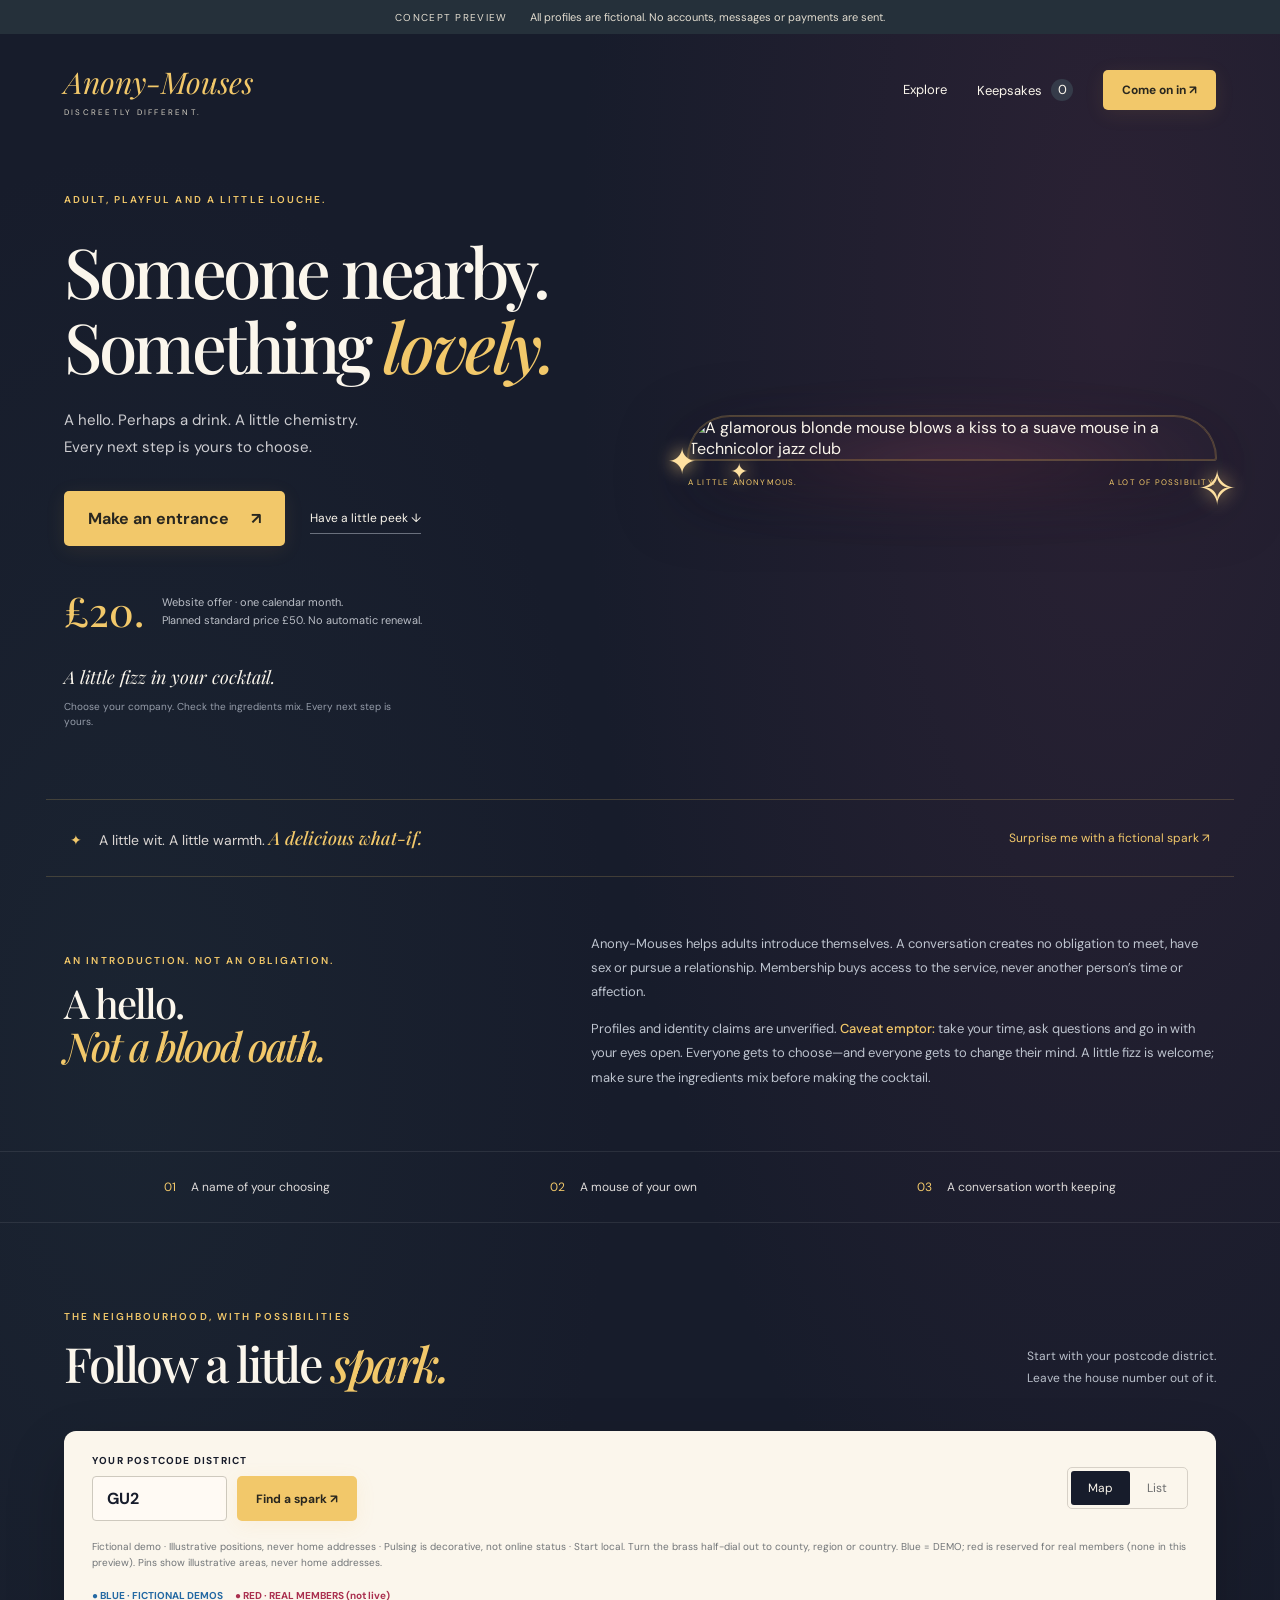
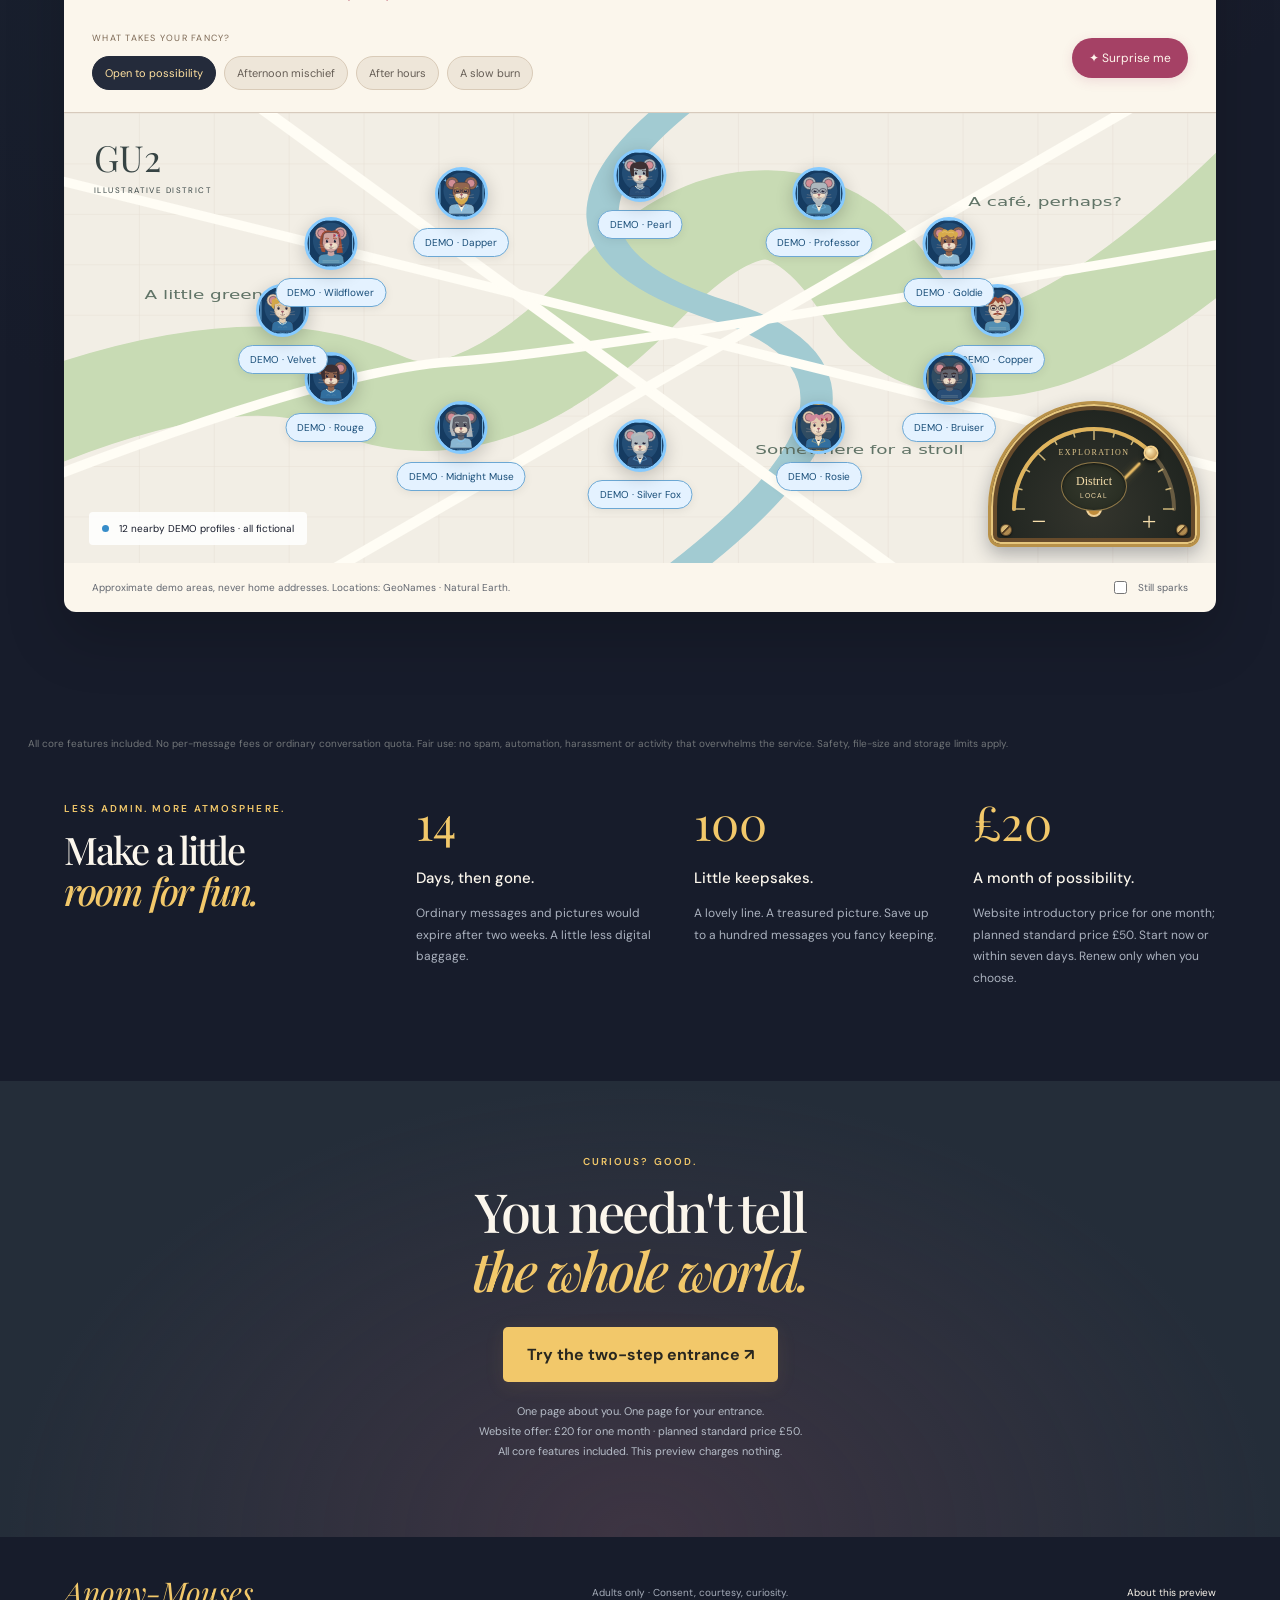
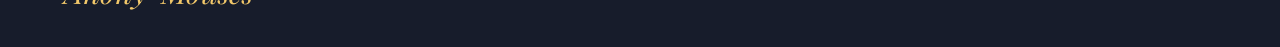
==== index.html @ 13f3a6ff "Separate blue demo and red member outfit shades and space geographic demo clusters" ====
<!doctype html>
<html lang="en"><head><meta charset="utf-8"><meta name="viewport" content="width=device-width,initial-scale=1"><meta name="theme-color" content="#171c2b"><meta name="description" content="Anony-Mouses — a playful concept for discreet adult dating. Explore the fictional postcode map and try the two-step signup demo."><title>Anony-Mouses — a little chemistry</title><link rel="stylesheet" href="style.css?v=blue-demos-10"></head>
<body>
<div class="demo-bar">CONCEPT PREVIEW <span>All profiles are fictional. No accounts, messages or payments are sent.</span></div>
<header><a class="wordmark" href="#">Anony-Mouses<span>DISCREETLY DIFFERENT.</span></a><nav aria-label="Main"><a href="#explore">Explore</a><button class="quiet" id="keepsakesButton">Keepsakes <span id="savedCount">0</span></button><button class="small gold" data-join>Come on in ↗</button></nav></header>
<main>
<section class="hero"><div class="hero-copy"><p class="eyebrow">ADULT, PLAYFUL AND A LITTLE LOUCHE.</p><h1>Someone nearby.<br>Something <em>lovely.</em></h1><p class="intro">A hello. Perhaps a drink. A little chemistry.<br>Every next step is yours to choose.</p><div class="hero-actions"><button class="gold" data-join>Make an entrance <span>↗</span></button><a class="text-link" href="#explore">Have a little peek ↓</a></div><div class="price"><strong>£20.</strong><span>Website offer · one calendar month.<br>Planned standard price £50. No automatic renewal.</span></div><p class="motto">A little fizz in your cocktail.</p><p class="small-note">Choose your company. Check the ingredients mix. Every next step is yours.</p></div><div class="hero-art"><img src="assets/anony-mouses-masthead.png" alt="A glamorous blonde mouse blows a kiss to a suave mouse in a Technicolor jazz club"><span class="kiss-spark kiss-one" aria-hidden="true">✦</span><span class="kiss-spark kiss-two" aria-hidden="true">✧</span><span class="kiss-spark kiss-three" aria-hidden="true">✦</span><div class="art-caption"><span>A LITTLE ANONYMOUS.</span><span>A LOT OF POSSIBILITY.</span></div></div></section>
<section class="intrigue" aria-label="A playful invitation"><p><span aria-hidden="true">✦</span> A little wit. A little warmth. <em>A delicious what-if.</em></p><button class="intrigue-button" id="heroSurprise">Surprise me with a fictional spark ↗</button></section>
<section class="proposition" aria-labelledby="propositionTitle"><div><p class="eyebrow">AN INTRODUCTION. NOT AN OBLIGATION.</p><h2 id="propositionTitle">A hello.<br><em>Not a blood oath.</em></h2></div><div><p>Anony-Mouses helps adults introduce themselves. A conversation creates no obligation to meet, have sex or pursue a relationship. Membership buys access to the service, never another person’s time or affection.</p><p>Profiles and identity claims are unverified. <strong>Caveat emptor:</strong> take your time, ask questions and go in with your eyes open. Everyone gets to choose—and everyone gets to change their mind. A little fizz is welcome; make sure the ingredients mix before making the cocktail.</p></div></section>
<section class="strip" aria-label="The idea"><span>01 <b>A name of your choosing</b></span><span>02 <b>A mouse of your own</b></span><span>03 <b>A conversation worth keeping</b></span></section>
<section id="explore" class="explore"><div class="section-top"><div><p class="eyebrow">THE NEIGHBOURHOOD, WITH POSSIBILITIES</p><h2>Follow a little <em>spark.</em></h2></div><p>Start with your postcode district.<br>Leave the house number out of it.</p></div><div class="map-shell"><div class="map-toolbar"><form id="searchForm"><label for="postcode">Your postcode district</label><div class="input-row"><input id="postcode" value="GU2" maxlength="4" autocomplete="off" placeholder="e.g. GU2" pattern="[A-Za-z]{1,2}[0-9]{1,2}[A-Za-z]?" required aria-describedby="mapHelp"><button class="gold small">Find a spark ↗</button></div></form><div class="map-switch"><button class="active" id="mapView" aria-pressed="true">Map</button><button id="listView" aria-pressed="false">List</button></div></div><p id="mapHelp" class="map-help">Fictional demo · Illustrative positions, never home addresses · Pulsing is decorative, not online status · Start local. Turn the brass half-dial out to county, region or country. Blue = DEMO; red is reserved for real members (none in this preview). Pins show illustrative areas, never home addresses.</p><p class="profile-key"><span class="demo-key">● BLUE · FICTIONAL DEMOS</span><span class="real-key">● RED · REAL MEMBERS (not live)</span></p><div class="mood-bar"><div><span class="mood-label">WHAT TAKES YOUR FANCY?</span><div class="mood-chips" role="group" aria-label="Filter fictional profiles by mood"><button class="mood-chip active" data-mood="all" aria-pressed="true">Open to possibility</button><button class="mood-chip" data-mood="afternoon" aria-pressed="false">Afternoon mischief</button><button class="mood-chip" data-mood="night" aria-pressed="false">After hours</button><button class="mood-chip" data-mood="slow" aria-pressed="false">A slow burn</button></div></div><button class="surprise-button" id="surpriseButton">✦ Surprise me</button></div><div class="map-area" id="mapArea"><div id="mapWorld" class="map-world"><svg class="map-drawing" viewBox="0 0 1000 580" preserveAspectRatio="none" aria-hidden="true"><defs><pattern id="grid" width="65" height="65" patternUnits="userSpaceOnUse"><path d="M65 0H0V65" fill="none" stroke="#e7e0d5" stroke-width="1"/></pattern></defs><rect width="1000" height="580" fill="#f2eee5"/><rect width="1000" height="580" fill="url(#grid)"/><path d="M-30 400Q160 290 260 360T490 230T710 235T1050 80" fill="none" stroke="#c8dbb4" stroke-width="115"/><path d="M560 -40Q370 160 570 255T490 640" fill="none" stroke="#a2cbd2" stroke-width="28"/><g fill="none" stroke="#fffdf5" stroke-width="12"><path d="M-50 70L1050 475"/><path d="M-30 480Q230 330 340 320T1020 165"/><path d="M140 -40L760 630"/><path d="M930 -10L220 600"/></g><g fill="#617467" font-size="16" font-family="system-ui"><text x="70" y="240">A little green space</text><text x="600" y="440">Somewhere for a stroll</text><text x="785" y="120">A café, perhaps?</text></g></svg><div id="pins"></div></div><div class="district"><span id="districtLabel">GU2</span><small>ILLUSTRATIVE DISTRICT</small></div><div class="map-legend"><span class="spark-dot"></span> <span id="sparkCount">6 fictional sparks to explore</span></div></div><div id="profileList" class="profile-list" hidden></div><div class="map-bottom"><span>Approximate demo areas, never home addresses. Locations: <a href="https://www.geonames.org/">GeoNames</a> · <a href="https://www.naturalearthdata.com/">Natural Earth</a>.</span><label><input type="checkbox" id="motionToggle"> Still sparks</label></div></div><p class="search-status" id="searchStatus" role="status"></p></section>
<p class="map-help">All core features included. No per-message fees or ordinary conversation quota. Fair use: no spam, automation, harassment or activity that overwhelms the service. Safety, file-size and storage limits apply.</p><section class="rules"><div><p class="eyebrow">LESS ADMIN. MORE ATMOSPHERE.</p><h2>Make a little<br><em>room for fun.</em></h2></div><div class="rule"><span>14</span><h3>Days, then gone.</h3><p>Ordinary messages and pictures would expire after two weeks. A little less digital baggage.</p></div><div class="rule"><span>100</span><h3>Little keepsakes.</h3><p>A lovely line. A treasured picture. Save up to a hundred messages you fancy keeping.</p></div><div class="rule"><span>£20</span><h3>A month of possibility.</h3><p>Website introductory price for one month; planned standard price £50. Start now or within seven days. Renew only when you choose.</p></div></section>
<section class="invitation"><p class="eyebrow">CURIOUS? GOOD.</p><h2>You needn't tell<br><em>the whole world.</em></h2><button class="gold" data-join>Try the two-step entrance ↗</button><p>One page about you. One page for your entrance.<br>Website offer: £20 for one month · planned standard price £50.<br>All core features included. This preview charges nothing.</p></section>
</main><footer><span class="wordmark">Anony-Mouses</span><p>Adults only · Consent, courtesy, curiosity.</p><button id="aboutDemo" class="quiet">About this preview</button></footer>
<dialog id="profileDialog"><button class="close" data-close aria-label="Close profile">×</button><div id="profileContent"></div></dialog>
<dialog id="joinDialog"><button class="close" data-close aria-label="Close signup">×</button><div class="steps"><span id="stepOne" class="current">01 · Your details</span><span id="stepTwo">02 · Your entrance</span></div><form id="detailsForm"><p class="eyebrow">MAKE A LITTLE INTRODUCTION</p><h2>Who shall we<br><em>say is calling?</em></h2><p class="dialog-note">Introductions only: no promises of romance or sex, and no obligation to take things further. Use invented details in this preview; they disappear on reload.</p><fieldset class="mouse-creator"><legend>First, make your Anony Mouse.</legend><p class="mouse-builder-note">Your public portrait is always a mouse. Choose a ready-made mouse, then customise your alter ego; no real photograph is requested. This is your alter ego, not a questionnaire about your body.</p><div id="signupMouse"></div></fieldset><div class="form-grid"><label>Your chosen name<input name="alias" maxlength="30" required placeholder="A little mystery…"></label><label>Postcode district<input name="district" value="GU2" maxlength="4" pattern="[A-Za-z]{1,2}[0-9]{1,2}[A-Za-z]?" required></label></div><label>Tell us a bit about yourself<textarea name="bio" maxlength="300" required placeholder="Your interests, your character, a little of your story…"></textarea></label><label>Tell us a bit about what you’re looking for<textarea name="wants" maxlength="300" required placeholder="Be clear and honest about the company and connection you want…"></textarea></label><label class="check-label"><input type="checkbox" required> I am 18 or over and understand this is a fictional demo.</label><button class="gold wide">Next: your entrance ↗</button></form><section id="paymentStep" hidden><p class="eyebrow">YOUR MONTH. YOUR CHOICE.</p><h2>A little entrance.<br><em>A lot of possibility.</em></h2><div class="ticket"><span>ANONY-MOUSES</span><h3 id="ticketName"></h3><strong><span id="ticketPrice">£20</span><span> for one month</span></strong><p>Website introductory offer · planned standard price £50<br>Paid up front · no automatic renewal</p></div><p class="dialog-note">Demo checkout only: no card details and no charge here. The website offer is £20 for one calendar month; the planned standard price is £50. Choose your start below. Any later month is a separate purchase at the price shown then.</p><div class="voucher-row"><label>Have an invitation code?<input id="voucherCode" maxlength="40" autocomplete="off" placeholder="Your code (optional)"></label><button type="button" id="applyVoucher" class="quiet">Apply code</button></div><p id="voucherStatus" class="dialog-note" aria-live="polite">Website offer: £20. Partner invitation codes may offer a different price.</p><p class="dialog-note">Example campaign: KEELE_SU_10 gives one month for £10 if purchased by 30 November 2026, 23:59 UK time. One use per account; no code stacking. Demonstration only; no student union partnership is implied.</p><label>When shall your month begin?<select id="startDelay" aria-describedby="startSummary"><option value="0">Start now</option><option value="1">In 1 day</option><option value="2">In 2 days</option><option value="3">In 3 days</option><option value="4">In 4 days</option><option value="5">In 5 days</option><option value="6">In 6 days</option><option value="7">In 7 days</option></select></label><p id="startSummary" class="dialog-note" aria-live="polite"></p><p class="dialog-note">All core features included. No per-message fees or ordinary conversation quota. Fair use: no spam, automation, harassment or activity that overwhelms the service. Safety, file-size and storage limits apply.</p><p class="dialog-note">Non-explicit profiles and messages only. We do not routinely read private conversations; reports and credible concerns are investigated.</p><button class="gold wide" id="demoPay">Preview the £20 entrance ↗</button><button class="quiet wide" id="backDetails">← Back to your details</button></section><section id="welcomeStep" hidden><p class="eyebrow">THE CURTAIN IS UP</p><h2>Welcome to<br><em>the possibility.</em></h2><p id="welcomeName"></p><p class="dialog-note">That was the entrance demo. No account was created or payment taken. Have a look at the fictional neighbourhood.</p><button class="gold wide" id="welcomeExplore">Find a little spark ↗</button></section></dialog>
<dialog id="keepsakesDialog"><button class="close" data-close aria-label="Close keepsakes">×</button><p class="eyebrow">A FEW THINGS WORTH KEEPING</p><h2>Your little <em>keepsakes.</em></h2><p class="dialog-note">Demo only · up to 100 · cleared on reload</p><div id="keepsakeList"></div></dialog>
<dialog id="infoDialog"><button class="close" data-close aria-label="Close information">×</button><p class="eyebrow">A LITTLE SMOKE. A FEW MIRRORS.</p><h2>A concept,<br><em>with chemistry.</em></h2><p>This is an interactive design prototype by Andy J Myers. All matches and replies are invented. An approximate postcode-district index locates fictional demo areas around the UK; it never looks up real patrons. Local pin layouts are decorative; wider map markers group demos at district centres.</p><p>No form data, avatar choices, private pictures, messages or payments are submitted. Avatar choices and keepsakes exist only in page memory. Public profile pictures are custom mice; real photos are never published on profiles. The live service would require accounts, secure messaging, payment processing and operational support.</p><p>The idea: £50 for one calendar month, with a £20 introductory website offer; optional start within seven days; no automatic renewal; all core features and ordinary messaging included; pseudonymous adult profiles; 14-day messages; 100 keepsakes. Discretion is a goal, not a promise that nobody can identify you or copy an exchange.</p></dialog>
<div id="toast" class="toast" role="status"></div><script src="mouse-avatar.js?v=blue-demos-10"></script><script src="map-geography.js?v=uk-1"></script><script src="demo-atlas-data.js?v=uk-1"></script><script src="demo-atlas.js?v=uk-1"></script><script src="map-zoom.js?v=atlas-5"></script><script src="app.js?v=blue-demos-10"></script></body></html>
---- style.css ----
@import url('https://fonts.googleapis.com/css2?family=DM+Sans:wght@400;500;600;700&family=Playfair+Display:ital,wght@0,500;0,600;0,700;1,500;1,600&display=swap');
:root{--ink:#171c2b;--cream:#fbf6ec;--gold:#f2c86a;--rose:#d05571;--muted:#a7acb8}*{box-sizing:border-box}html{scroll-behavior:smooth}body{margin:0;background:var(--ink);color:var(--cream);font-family:'DM Sans',sans-serif}button,input,textarea{font:inherit}button,a{touch-action:manipulation}button{cursor:pointer}a{color:inherit;text-decoration:none}button{border:0}button:focus-visible,a:focus-visible,input:focus-visible,textarea:focus-visible{outline:3px solid #f2c86a;outline-offset:4px}[hidden]{display:none!important}.demo-bar{background:#25303a;color:#e3ddd0;font-size:10px;letter-spacing:.13em;text-align:center;padding:10px 14px}.demo-bar span{letter-spacing:0;margin-left:18px;font-size:11px}header{max-width:1320px;margin:auto;display:flex;align-items:center;justify-content:space-between;padding:28px 5%}.wordmark{font-family:'Playfair Display',serif;color:var(--gold);font-style:italic;font-size:30px}.wordmark span{display:block;font-family:'DM Sans',sans-serif;font-style:normal;font-size:8px;letter-spacing:.28em;color:#d3cec2;margin-top:5px}nav{display:flex;align-items:center;gap:30px;font-size:13px}.quiet{color:inherit;background:none;padding:10px 0}nav .quiet span{display:inline-flex;margin-left:6px;background:#353b49;border-radius:100px;width:22px;height:22px;align-items:center;justify-content:center}.gold{color:#29271f;background:var(--gold);padding:17px 24px;border-radius:5px;font-weight:700;transition:background .2s,transform .2s}.gold:hover{background:#ffdda0;transform:translateY(-2px)}.gold span{margin-left:18px}.small{padding:12px 19px;font-size:12px}.hero{max-width:1320px;margin:auto;padding:36px 5% 60px;display:grid;grid-template-columns:1.05fr 1fr;align-items:center;gap:6%}.eyebrow{font-size:10px;font-weight:600;letter-spacing:.21em;color:var(--gold);line-height:1.7}h1,h2{font-family:'Playfair Display',Georgia,serif;font-weight:500;letter-spacing:-.05em;line-height:1.08}h1{font-size:clamp(42px,5.4vw,74px);margin:25px 0}h2{font-size:clamp(34px,3.8vw,49px);margin:12px 0}em{color:var(--gold);font-weight:500}.intro{color:#cdcdd1;line-height:1.8;font-size:15px}.hero-actions{display:flex;gap:25px;align-items:center;margin:30px 0}.text-link{font-size:12px;border-bottom:1px solid #6a707d;padding:7px 0}.price{display:flex;align-items:center;gap:18px;margin-top:38px}.price strong{font-family:'Playfair Display',serif;font-size:40px;font-weight:500;color:var(--gold)}.price span{font-size:11px;line-height:1.65;color:#bbbfc7}.motto{font-family:'Playfair Display',serif;font-style:italic;font-size:18px;margin:28px 0 8px}.small-note{font-size:10px;line-height:1.5;max-width:340px;color:#969daa}.hero-art{position:relative}.hero-art img{width:100%;display:block;border-radius:140px 140px 7px 7px;box-shadow:0 25px 70px #0006;border:1px solid #b7874155}.art-caption{display:flex;justify-content:space-between;padding:17px 0;font-size:8px;color:var(--gold);letter-spacing:.15em}.strip{border-top:1px solid #ffffff15;border-bottom:1px solid #ffffff15;display:flex;justify-content:space-around;gap:20px;padding:27px 5%;font-size:12px;color:var(--gold)}.strip b{color:#dedbda;font-weight:400;margin-left:12px}.explore{max-width:1320px;margin:auto;padding:75px 5%}.section-top{display:flex;align-items:end;justify-content:space-between;margin-bottom:30px;gap:25px}.section-top>p{color:#b9bfca;font-size:12px;line-height:1.8}.map-shell{border-radius:12px;overflow:hidden;background:var(--cream);color:var(--ink);box-shadow:0 25px 60px #0003}.map-toolbar{display:flex;justify-content:space-between;gap:20px;align-items:center;padding:23px 28px 10px}.map-toolbar label{font-size:10px;text-transform:uppercase;font-weight:700;letter-spacing:.12em}.input-row{display:flex;gap:10px;margin-top:9px}.input-row input{width:135px;border:1px solid #cec9be;border-radius:4px;padding:11px 14px;background:#fffaf4;color:var(--ink);font-weight:700;text-transform:uppercase}.map-switch{border:1px solid #d7d1c7;border-radius:5px;display:flex;padding:3px}.map-switch button{padding:9px 17px;background:none;color:#6a6b6c;font-size:12px;border-radius:3px}.map-switch .active{background:var(--ink);color:var(--cream)}.map-help{font-size:10px;line-height:1.6;padding:0 28px;margin:8px 0 18px;color:#717578}.map-area{position:relative;height:450px;overflow:hidden}.map-drawing{position:absolute;width:100%;height:100%}.district{position:absolute;top:20px;left:30px;color:#374444;pointer-events:none}.district span{font-family:'Playfair Display',serif;font-size:36px}.district small{display:block;font-size:8px;letter-spacing:.18em;margin-top:4px}.pin{position:absolute;transform:translate(-50%,-50%);z-index:1;background:none;display:flex;align-items:center;flex-direction:column;gap:8px}.pin-avatar{position:relative;display:grid;place-items:center;background:#202639;color:var(--gold);height:53px;width:53px;border-radius:50%;border:3px solid #fff;font-size:24px;box-shadow:0 5px 18px #0003}.pin-avatar:before,.pin-avatar:after{content:'';position:absolute;inset:-9px;border:1px solid #d0557188;border-radius:50%;animation:pulse 3s infinite}.pin-avatar:after{animation-delay:1.5s}.pin:nth-child(even) .pin-avatar{background:#bf4e70;color:white}.pin-hint{padding:7px 11px;background:#fffdf8;border:1px solid #e0d4c8;border-radius:20px;box-shadow:0 2px 10px #0001;font-size:10px;color:#3b3c41;white-space:nowrap}.pin:hover{z-index:4}.pin:hover .pin-avatar{background:#e3b758;color:#202639}.map-legend{position:absolute;bottom:18px;left:25px;padding:10px 13px;background:#ffffffd9;border-radius:4px;font-size:10px}.spark-dot{display:inline-block;width:7px;height:7px;background:var(--rose);border-radius:50%;margin-right:7px}.map-bottom{display:flex;justify-content:space-between;align-items:center;padding:15px 28px;gap:20px;font-size:10px;color:#626770}.map-bottom label{display:flex;align-items:center;gap:8px}.search-status{font-size:12px;color:var(--gold);min-height:17px}.profile-list{padding:5px 28px 25px;display:grid;grid-template-columns:repeat(3,1fr);gap:14px}.list-card{background:#eee7db;color:var(--ink);text-align:left;border-radius:8px;padding:20px}.list-card>span{font-size:27px;display:block;margin-bottom:12px}.list-card strong{display:block;font-size:16px}.list-card p{font-size:12px;line-height:1.6}.list-card small{font-size:10px;color:#606870}.rules{max-width:1320px;margin:auto;padding:20px 5% 80px;display:grid;grid-template-columns:1.3fr repeat(3,1fr);gap:35px}.rules h2{font-size:38px}.rule>span{font-family:'Playfair Display',serif;font-size:47px;color:var(--gold)}.rule h3{font-size:15px;font-weight:500}.rule p{font-size:12px;line-height:1.8;color:#abb2bf}.invitation{background:#242d39;text-align:center;padding:62px 25px 65px}.invitation h2{font-size:54px;margin-bottom:28px}.invitation p:last-child{font-size:11px;color:#b6bdc8;line-height:1.8;margin-top:20px}footer{max-width:1320px;margin:auto;padding:35px 5%;display:flex;justify-content:space-between;align-items:center;gap:20px}footer p,footer button{font-size:10px;color:#a6adba}dialog{background:var(--cream);color:var(--ink);border:1px solid #e2c790;border-radius:15px;padding:40px;width:min(560px,calc(100% - 28px));max-height:90vh;box-shadow:0 25px 100px #0008}dialog::backdrop{background:#0d101dd9;backdrop-filter:blur(7px)}dialog h2{font-size:39px}dialog em{color:#a46b2b}dialog .eyebrow{color:#a46b2b}.close{position:absolute;top:12px;right:18px;background:none;font-size:28px;color:#6c6e75}.dialog-note{font-size:11px;line-height:1.7;color:#737777}.steps{display:flex;gap:25px;font-size:10px;color:#93938d;margin-bottom:28px}.steps .current{color:#a46b2b;font-weight:700;border-bottom:1px solid;padding-bottom:7px}label{display:block}#detailsForm label{font-size:11px;font-weight:600;margin-top:15px}#detailsForm input:not([type=checkbox]),textarea{display:block;width:100%;background:#fffdf9;border:1px solid #d9d1c4;border-radius:5px;padding:12px;margin-top:7px;font-size:13px;color:var(--ink)}textarea{resize:vertical;min-height:75px}.form-grid{display:grid;grid-template-columns:1fr 1fr;gap:15px}.file-label span{font-weight:400;color:#858479;margin-left:8px}#portraitPreview{width:80px;height:80px;object-fit:cover;border-radius:50%;margin-top:12px}.check-label{display:flex;align-items:start;gap:8px;font-weight:400!important;line-height:1.7}.wide{width:100%;margin-top:18px}.ticket{background:var(--ink);border-radius:8px;color:var(--cream);padding:30px;margin:25px 0;border:1px dashed var(--gold)}.ticket>span{letter-spacing:.22em;font-size:9px;color:var(--gold)}.ticket h3{font-family:'Playfair Display',serif;font-size:25px;font-weight:500}.ticket strong{font-family:'Playfair Display',serif;font-size:55px;color:var(--gold);font-weight:500}.ticket strong span{font-family:'DM Sans',sans-serif;font-size:13px}.ticket p{font-size:10px;color:#b9bec7}.profile-avatar{width:75px;height:75px;border-radius:50%;background:var(--ink);display:grid;place-items:center;font-size:37px;margin-bottom:25px}.profile-copy{font-size:14px;line-height:1.8;color:#63656b}.tags{display:flex;gap:8px;flex-wrap:wrap;margin:18px 0}.tags span{font-size:10px;border:1px solid #d6c7b3;border-radius:20px;padding:7px 12px}.fiction-label{font-size:9px;letter-spacing:.13em;color:#a46b2b}.chat-area{margin-top:20px;border-top:1px solid #d8cebf;padding-top:16px}.bubble{padding:12px 15px;border-radius:10px;background:#e8e0d2;margin:10px 0;font-size:12px;line-height:1.7}.bubble.mine{background:#20283a;color:#f4eadd;margin-left:35px}.bubble button{display:block;background:none;color:#95652d;font-size:10px;padding:8px 0 0}.bubble.mine button{color:var(--gold)}.chat-form{display:flex;gap:8px;margin-top:15px}.chat-form input{width:100%;min-width:0;padding:12px;border:1px solid #d1c6b4;border-radius:5px}.toast{position:fixed;bottom:25px;left:50%;transform:translateX(-50%);background:var(--gold);color:var(--ink);border-radius:6px;padding:13px 22px;box-shadow:0 5px 30px #0006;font-size:12px;z-index:10;display:none}.toast.show{display:block}#infoDialog>p:not(.eyebrow){font-size:13px;line-height:1.85;color:#62656a}.empty{padding:25px 0;font-size:13px;line-height:1.8;color:#777}.still .pin-avatar:before,.still .pin-avatar:after{animation:none;display:none}@keyframes pulse{0%{transform:scale(.85);opacity:.8}100%{transform:scale(1.8);opacity:0}}@media(prefers-reduced-motion:reduce){html{scroll-behavior:auto}*,*:before,*:after{animation:none!important;transition:none!important}.pin-avatar:before,.pin-avatar:after{display:none}}@media(max-width:800px){header{padding:23px 6%}nav{gap:16px}nav>a{display:none}.hero{grid-template-columns:1fr 1fr;gap:5%;padding:20px 6% 45px}h1{font-size:44px}.intro{font-size:12px}.hero-actions{flex-direction:column;align-items:start;gap:12px}.hero-art img{border-radius:90px 90px 6px 6px}.strip{font-size:10px;flex-wrap:wrap}.rules{grid-template-columns:repeat(3,1fr);gap:22px}.rules>div:first-child{grid-column:1/-1}.rules h2 br{display:none}.section-top>p{display:none}.profile-list{grid-template-columns:1fr 1fr}}@media(max-width:550px){.demo-bar span{display:block;margin:5px 0 0;font-size:9px}.wordmark{font-size:23px}nav{gap:14px}nav .gold{padding:10px 12px;font-size:10px}nav .quiet{font-size:10px}.hero{display:flex;flex-direction:column-reverse;align-items:stretch;gap:22px}.hero-art{width:100%}.hero-art img{height:340px;object-fit:cover;object-position:50% 38%;border-radius:80px 80px 6px 6px}.hero-copy{text-align:center}.hero-copy .eyebrow{font-size:8px}h1{font-size:45px}.hero-actions{align-items:center}.price{justify-content:center;margin-top:24px}.small-note{margin:0 auto}.motto{margin-top:21px}.strip{display:block;text-align:center}.strip span{display:block;padding:7px}.explore{padding:45px 5%}.map-toolbar{padding:18px 16px 8px;align-items:start;gap:10px}.input-row{gap:7px}.input-row input{width:83px}.input-row .gold{padding:12px 10px;font-size:10px}.map-switch button{padding:9px;font-size:10px}.map-help{padding:0 16px;font-size:9px}.map-area{height:460px}.pin-avatar{width:43px;height:43px;font-size:20px}.pin-hint{font-size:8px;padding:6px 7px}.district{left:18px}.district span{font-size:29px}.map-bottom{padding:15px;font-size:8px}.profile-list{padding:10px 16px;gap:10px}.list-card{padding:15px}.rules{grid-template-columns:1fr;padding:0 6% 45px;gap:18px}.rules>div:first-child{grid-column:auto}.rule{border-top:1px solid #ffffff15;padding-top:16px}.rule>span{float:left;width:95px;font-size:40px}.rule h3,.rule p{margin-left:100px}.rule h3{margin-top:5px}.invitation h2{font-size:43px}footer{flex-wrap:wrap}footer p{width:100%;order:3;margin:0}dialog{padding:35px 24px}.form-grid{gap:10px}dialog h2{font-size:34px}}

.proposition{max-width:1320px;margin:auto;padding:12px 5% 48px;display:grid;grid-template-columns:1fr 1.4fr;gap:7%;align-items:center}.proposition h2{font-size:40px}.proposition>div>p:not(.eyebrow){font-size:13px;line-height:1.85;color:#bdc3ce}.proposition strong{color:var(--gold);font-weight:500}@media(max-width:550px){.proposition{grid-template-columns:1fr;gap:15px;padding:0 6% 40px}.proposition h2{font-size:35px}}

/* A little nightclub glamour, without changing the established palette. */
body{background-image:radial-gradient(ellipse at 87% 9%,#63304d42,transparent 34%),radial-gradient(ellipse at 10% 33%,#29444b33,transparent 30%)}
.hero-art{isolation:isolate;position:relative}.hero-art:before{content:'';position:absolute;z-index:-1;inset:9% -8% 5%;background:radial-gradient(ellipse,#d0557155,transparent 65%);filter:blur(28px)}.hero-art img{box-shadow:0 0 0 1px #f2c86a40,0 28px 70px #080b1880}.kiss-spark{position:absolute;color:#ffe1a0;text-shadow:0 0 18px #ffd680;pointer-events:none;animation:glimmer 5s ease-in-out infinite}.kiss-one{left:-4%;top:25%;font-size:36px}.kiss-two{right:-4%;top:46%;font-size:48px;animation-delay:1.7s}.kiss-three{left:8%;bottom:21%;font-size:22px;animation-delay:3s}.gold{box-shadow:0 4px 20px #e5a84a18;transition:transform .2s,box-shadow .2s}.gold:hover{transform:translateY(-2px);box-shadow:0 6px 25px #f2c86a35}.intrigue{max-width:1188px;margin:0 auto 30px;padding:18px 24px;border-top:1px solid #f2c86a30;border-bottom:1px solid #f2c86a30;display:flex;justify-content:space-between;align-items:center;gap:20px}.intrigue p{font-size:14px;line-height:1.8;color:#dad5d2;margin:0}.intrigue p>span{color:var(--gold);margin-right:13px}.intrigue em{font-family:'Playfair Display',serif;color:var(--gold);font-size:18px}.intrigue-button{background:none;color:var(--gold);padding:12px 0;font-size:12px}.mood-bar{display:flex;justify-content:space-between;align-items:center;gap:20px;padding:13px 28px 22px;border-bottom:1px solid #d7cabc}.mood-label{font-size:9px;letter-spacing:.14em;color:#7c6854}.mood-chips{display:flex;gap:8px;flex-wrap:wrap;margin-top:10px}.mood-chip{background:#eee6d9;color:#655d55;border:1px solid #d9cbb8;border-radius:30px;padding:9px 12px;font-size:11px}.mood-chip.active{background:#242b3b;color:#ffe1a0;border-color:#242b3b}.surprise-button{background:#a54165;color:#fff6ec;padding:12px 17px;border-radius:30px;white-space:nowrap;font-size:12px;box-shadow:0 3px 12px #a5416525}.surprise-button:hover{background:#873652}.opening-lines{margin-top:15px;display:grid;gap:7px}.opening-lines p{margin:0}.opening-line{text-align:left;background:#f5eee1;border:1px solid #dbccb7;border-radius:8px;color:#6d5344;font-size:11px;line-height:1.6;padding:9px 12px}.opening-line:hover{background:#eaddc8}.still .kiss-spark{animation:none}.invitation{background:radial-gradient(ellipse at 50% 100%,#70435655,transparent 70%),#242d39}@keyframes glimmer{0%,100%{opacity:.35;transform:scale(.85) rotate(-8deg)}50%{opacity:1;transform:scale(1.12) rotate(8deg)}}@media(max-width:800px){.intrigue{margin:0 6% 25px;flex-direction:column;gap:5px;text-align:center}.mood-bar{align-items:flex-start;flex-direction:column;gap:12px}.surprise-button{align-self:flex-end}}@media(max-width:550px){.mood-bar{padding:12px 16px 18px}.mood-chip{font-size:10px;padding:8px 10px}.kiss-one{left:2%}.kiss-two{right:1%}.intrigue{padding:15px 8px}.intrigue p{font-size:12px}.intrigue em{font-size:16px}}

/* Shared adult mouse portraits: public profiles never accept real photographs. */
.mouse-builder{display:grid;grid-template-columns:minmax(135px,.75fr) minmax(180px,1.25fr);gap:22px;align-items:start;margin:18px 0 24px;padding:18px;border:1px solid #d9c7a4;border-radius:18px;background:#f5efe5}.mouse-builder-preview{position:sticky;top:0}.mouse-builder-preview svg{display:block;width:100%;height:auto;border-radius:16px}.mouse-builder-fields{display:grid;grid-template-columns:1fr 1fr;gap:10px}.mouse-builder-fields label{margin:0;font-size:.78rem}.mouse-builder-fields select,#startDelay{display:block;width:100%;max-width:100%;padding:9px 7px;border:1px solid #cabb9e;border-radius:8px;background:#fffaf1;color:#252c43;font:inherit}.mouse-builder-fields button{grid-column:1/-1}.mouse-profile-portrait{width:112px;margin:0 auto 15px}.mouse-profile-portrait svg,.mouse-tile svg,.pin-avatar svg{display:block;width:100%;height:100%}.mouse-tile{width:58px;height:62px;display:block;overflow:hidden;border-radius:10px}.pin-avatar{overflow:hidden}.mouse-mini{display:block;width:76px;margin-bottom:10px}.mouse-mini svg{width:100%;height:auto}.mouse-builder-note{font-size:.82rem;color:#655d63}@media(max-width:540px){.mouse-builder{grid-template-columns:1fr;padding:14px;gap:15px}.mouse-builder-preview{width:155px;margin:auto;position:static}.mouse-builder-fields{grid-template-columns:1fr 1fr}}

.mouse-gallery{grid-column:1/-1;display:grid;grid-template-columns:repeat(6,minmax(0,1fr));gap:8px;margin-bottom:10px}.mouse-preset{padding:5px;border:1px solid #d9cbaa;border-radius:10px;background:#fffaf0;color:#292a3a;min-width:0}.mouse-preset svg{display:block;width:100%;height:auto}.mouse-preset span{display:block;font-size:.7rem;margin-top:4px}.mouse-preset[aria-pressed="true"]{outline:3px solid #b89245;outline-offset:1px}.mouse-preset:hover{transform:translateY(-2px)}.voucher-row{display:flex;gap:8px;align-items:end}.voucher-row label{flex:1}.voucher-row button{margin-bottom:16px}#voucherStatus{min-height:2.5em}@media(max-width:520px){.mouse-gallery{grid-template-columns:repeat(4,minmax(0,1fr))}.voucher-row{align-items:stretch;flex-direction:column}}

/* Permanent brass half-dial; map art moves while portraits stay readable. */
.map-zoomable{isolation:isolate;outline-offset:-4px;--map-zoom:1}.map-world{position:absolute;inset:0;transform-origin:50% 50%;will-change:transform}.map-world #pins{position:absolute;inset:0}.map-zoomable .pin{transform:translate(-50%,-50%) scale(calc(1 / var(--map-zoom)));transform-origin:50% 50%}.map-zoomable .district,.map-zoomable .map-legend{z-index:2;pointer-events:none}.map-enlarged{touch-action:none;cursor:grab}.map-zoomable.is-panning{cursor:grabbing;user-select:none}
.map-zoom-dial{position:absolute;width:212px;height:146px;right:16px;bottom:16px;z-index:8;border-radius:112px 112px 13px 13px;border:3px solid #b89149;background:radial-gradient(ellipse at 50% 75%,#34352d,#202520 70%);box-shadow:0 7px 18px #171c2b50,inset 0 0 0 2px #e6c67d,inset 0 0 0 6px #674b2b;color:#f7dfac;font-family:'DM Sans',sans-serif;cursor:default}.map-zoom-dial:before,.map-zoom-dial:after{content:'';position:absolute;bottom:8px;width:10px;height:10px;border-radius:50%;border:1px solid #634b2c;background:linear-gradient(135deg,#d8b875 41%,#594023 43% 54%,#b08b50 56%);box-shadow:0 1px 2px #0008}.map-zoom-dial:before{left:9px}.map-zoom-dial:after{right:9px}.zoom-caption{position:absolute;top:44px;left:0;right:0;text-align:center;font-family:Georgia,serif;font-size:8px;letter-spacing:.18em;color:#dec58b;pointer-events:none}.zoom-ring{position:absolute;width:200px;height:110px;left:3px;top:5px;border-radius:100px 100px 0 0;touch-action:none;cursor:crosshair}.zoom-ring svg{display:block;width:200px;height:110px;pointer-events:none}.zoom-track,.zoom-progress{fill:none;stroke-width:4;stroke-linecap:round}.zoom-track{stroke:#695c42}.zoom-progress{stroke:#dfb45d}.zoom-ticks{stroke:#cdb578;stroke-width:1.5}.zoom-needle{stroke:#e6b963;stroke-width:3;stroke-linecap:round;filter:drop-shadow(0 0 3px #f0bb4c55)}.zoom-hub{fill:#bf8c3c;stroke:#f0d29b;stroke-width:2}.zoom-knob{position:absolute;width:15px;height:15px;border-radius:50%;background:radial-gradient(circle at 35% 30%,#fff0bd,#bd853b);border:2px solid #f5d18b;box-shadow:0 2px 5px #0008;transform:translate(-50%,-50%);pointer-events:none}.map-zoom-dial button{position:absolute;display:grid;place-items:center;background:transparent;color:#f7dfac;min-width:44px;min-height:44px;padding:0;border-radius:50%;touch-action:manipulation}.map-zoom-dial button:hover{background:#f3ca7120}.map-zoom-dial button:focus-visible,.zoom-ring:focus-visible{outline:2px solid #fff2cf;outline-offset:0}.map-zoom-dial button:disabled{opacity:.3;cursor:default}.map-zoom-dial .zoom-reset{left:70px;top:58px;width:66px;height:49px;align-content:center;gap:2px;background:radial-gradient(ellipse,#35392d,#24291f);border:1px solid #8f7848;box-shadow:inset 0 1px 3px #0008}.zoom-reset strong{font-family:Georgia,serif;font-size:19px;font-weight:500}.zoom-reset span{font-size:7px;letter-spacing:.15em}.zoom-less{left:26px;bottom:0;font-family:Georgia,serif;font-size:26px}.zoom-more{right:26px;bottom:0;font-family:Georgia,serif;font-size:26px}.member-map.map-zoomable{background:#f2eee5}.member-map .map-world{background:repeating-linear-gradient(0deg,transparent 0 49px,#e2dacc 50px),repeating-linear-gradient(90deg,#f2eee5 0 49px,#e2dacc 50px)}@media(max-width:550px){.map-zoom-dial{right:8px;bottom:10px}.map-zoomable .map-legend{bottom:auto;top:13px;left:auto;right:12px;max-width:135px;font-size:9px}}

.map-geography{position:absolute;inset:0;width:100%;height:100%;background:#b6d4d8;pointer-events:none}.geo-land{fill:#ebe9d7;stroke:#9aaf96;stroke-width:1}.geo-uk{fill:#d4debc;stroke:#748e6b}.geo-label{fill:#536449;font-family:Georgia,serif;paint-order:stroke;stroke:#f3eedb;stroke-width:.6px;stroke-linejoin:round}.map-scale-caption{display:none;position:absolute;z-index:2;top:14px;left:16px;max-width:65%;padding:8px 11px;border-radius:5px;background:#fbf6eceb;color:#344234;font-size:12px;pointer-events:none}.map-cluster{display:none;position:absolute;z-index:3;transform:translate(-50%,-50%);background:#293148;color:#ffe2a1;border:2px solid #f2c86a;border-radius:22px;box-shadow:0 3px 12px #0003;padding:10px 14px;font-size:11px;white-space:nowrap;min-height:44px}.map-geography-credit{display:none;position:absolute;bottom:5px;left:8px;z-index:2;font-size:8px;color:#41574c;background:#ffffffb0;padding:3px 5px}.map-wide .map-world,.map-wide .district{visibility:hidden;pointer-events:none}.map-wide .map-scale-caption,.map-wide .map-cluster,.map-wide .map-geography-credit{display:block}.map-wide .map-legend{bottom:27px;max-width:calc(100% - 260px)}.zoom-reset strong{font-size:12px}.map-wide .zoom-caption{font-size:7px}@media(max-width:550px){.map-wide .map-legend{display:none}.map-scale-caption{max-width:95%;font-size:10px}.map-geography-credit{font-size:7px}}

.profile-key{display:flex;flex-wrap:wrap;gap:12px;padding:0 28px;font-size:10px;font-weight:700}.demo-key{color:#2469a3}.real-key{color:#aa304f}.profile-demo{--status-colour:#378dc9;--status-pale:#e4f2ff}.profile-real{--status-colour:#c34460;--status-pale:#ffe5eb}.list-card.profile-demo,.match.profile-demo{background:#e4f2ff;border:2px solid #6ca8d4}.list-card.profile-real,.match.profile-real{background:#ffe5eb;border:2px solid #c34460}.pin.profile-demo .pin-avatar{border-color:#85caff;background:#153b61}.pin.profile-real .pin-avatar{border-color:#ee8298;background:#511c31}.pin.profile-demo .pin-avatar:before,.pin.profile-demo .pin-avatar:after{border-color:#378dc980}.pin.profile-real .pin-avatar:before,.pin.profile-real .pin-avatar:after{border-color:#c3446080}.pin.profile-demo .pin-hint{background:#e4f2ff;color:#184d78;border-color:#6ca8d4}.profile-demo .fiction-label{color:#1b679e}.demo-disclosure{padding:10px 12px;background:#e4f2ff;border-left:3px solid #378dc9;font-size:12px;line-height:1.6;color:#184d78}.map-atlas-sites{position:absolute;inset:0;z-index:3;pointer-events:none}.atlas-cluster{position:absolute;transform:translate(-50%,-50%);min-width:44px;min-height:38px;border:2px solid #98d5ff;border-radius:24px;background:#174d7b;color:#eef8ff;padding:7px 9px;box-shadow:0 2px 7px #0004;font-size:10px;pointer-events:auto}.atlas-cluster:hover{background:#2879b5;z-index:4}.map-cluster{background:#174d7b;border-color:#98d5ff;color:#eef8ff}.map-legend .spark-dot{background:#378dc9}.list-card small{display:block;margin-top:5px}.map-geography-credit{max-width:calc(100% - 245px)}@media(max-width:550px){.profile-key{padding:0 16px;font-size:9px}.map-geography-credit{max-width:135px;font-size:6px}}
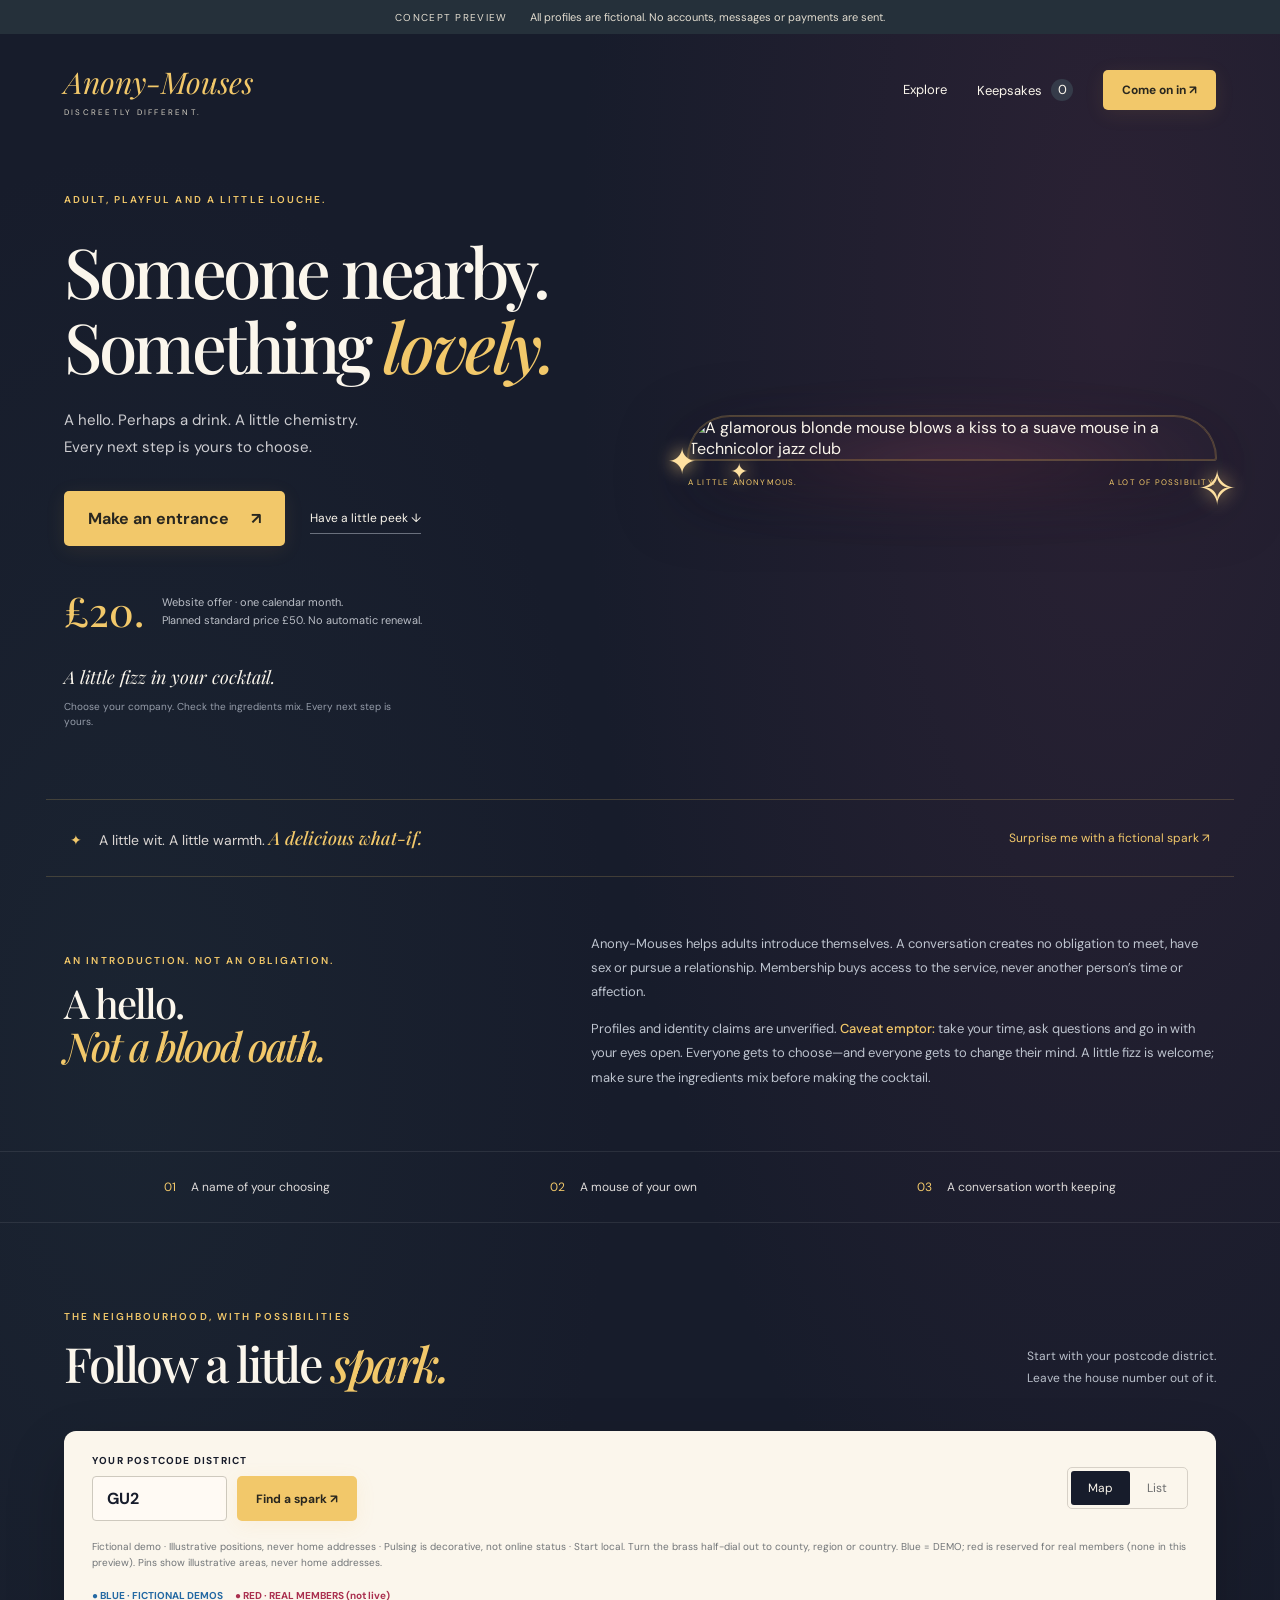
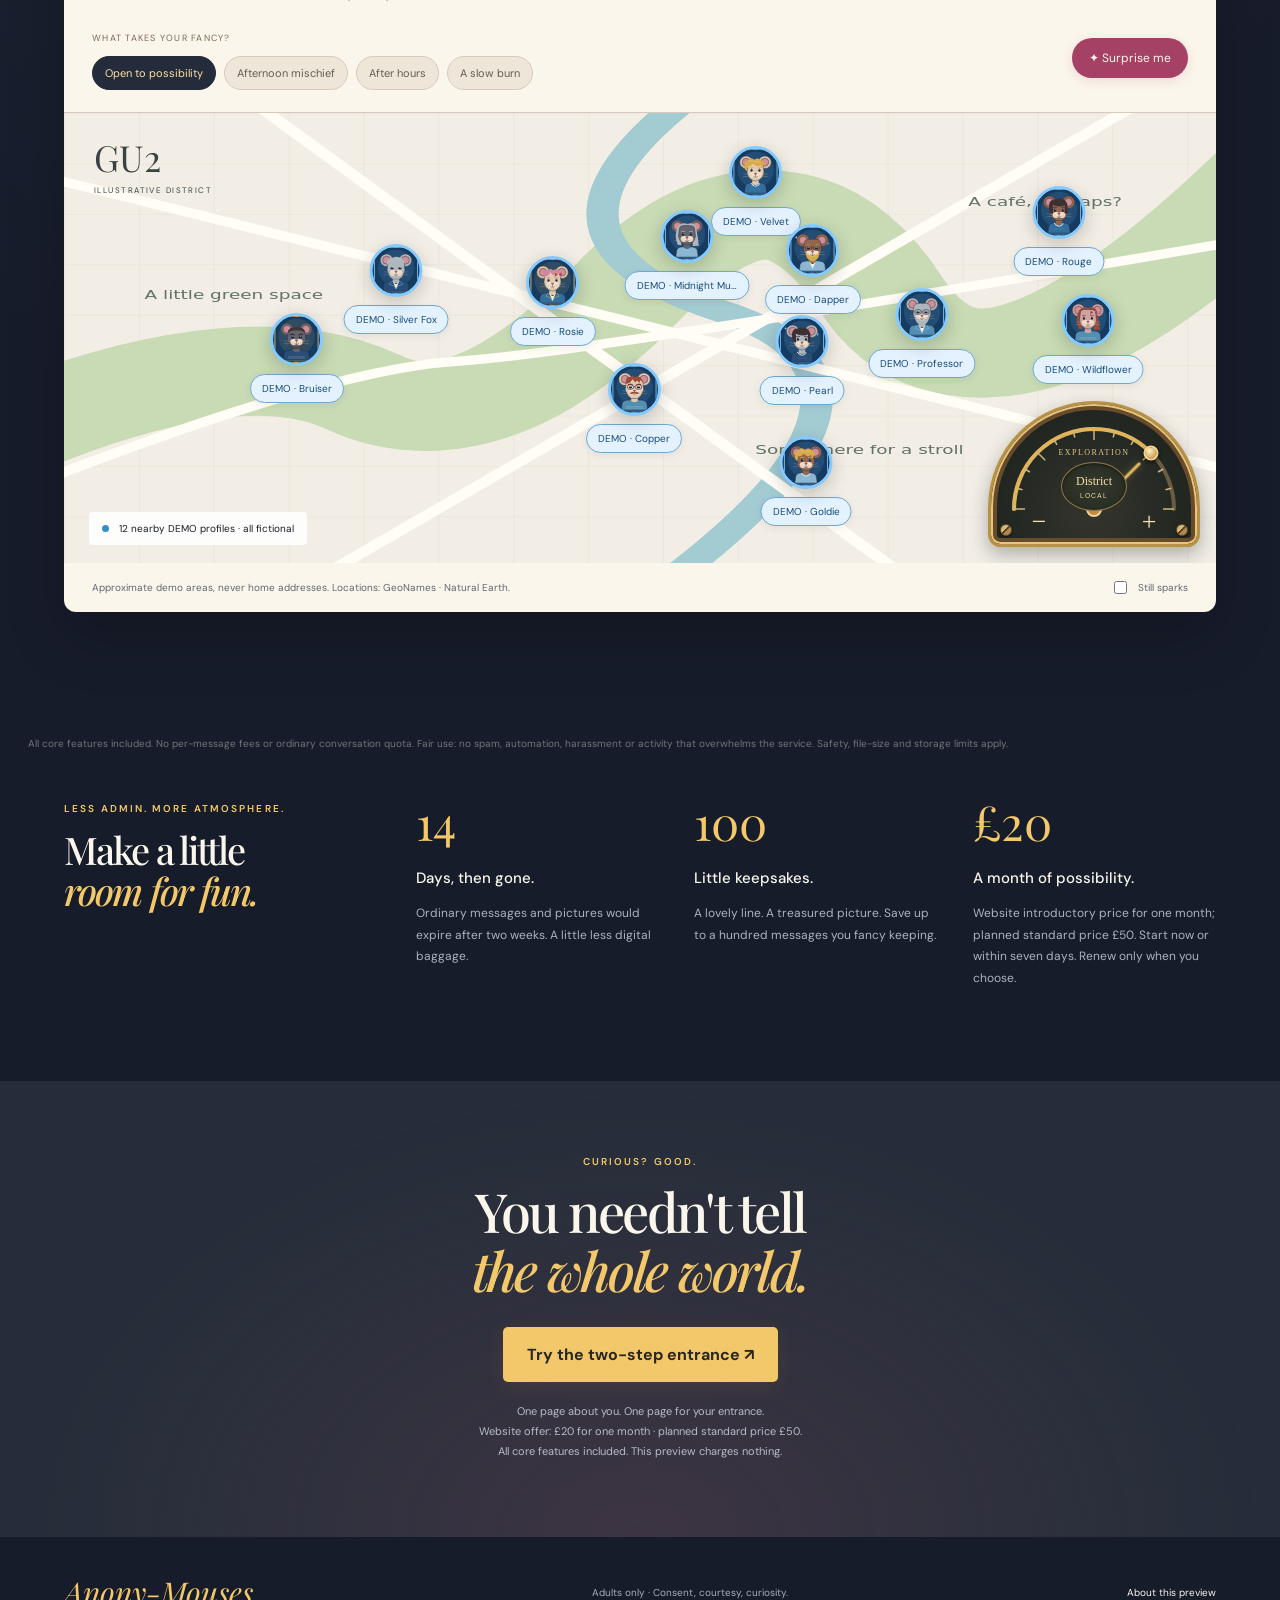
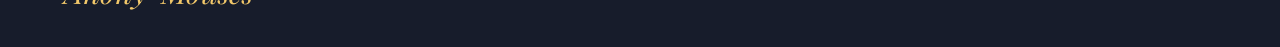
==== commit 0791534f: "Use organic local profile spacing and geographic centroid clusters instead of rings and grids" ====
--- a/index.html
+++ b/index.html
@@ -1,5 +1,5 @@
 <!doctype html>
-<html lang="en"><head><meta charset="utf-8"><meta name="viewport" content="width=device-width,initial-scale=1"><meta name="theme-color" content="#171c2b"><meta name="description" content="Anony-Mouses — a playful concept for discreet adult dating. Explore the fictional postcode map and try the two-step signup demo."><title>Anony-Mouses — a little chemistry</title><link rel="stylesheet" href="style.css?v=blue-demos-10"></head>
+<html lang="en"><head><meta charset="utf-8"><meta name="viewport" content="width=device-width,initial-scale=1"><meta name="theme-color" content="#171c2b"><meta name="description" content="Anony-Mouses — a playful concept for discreet adult dating. Explore the fictional postcode map and try the two-step signup demo."><title>Anony-Mouses — a little chemistry</title><link rel="stylesheet" href="style.css?v=organic-map-11"></head>
 <body>
 <div class="demo-bar">CONCEPT PREVIEW <span>All profiles are fictional. No accounts, messages or payments are sent.</span></div>
 <header><a class="wordmark" href="#">Anony-Mouses<span>DISCREETLY DIFFERENT.</span></a><nav aria-label="Main"><a href="#explore">Explore</a><button class="quiet" id="keepsakesButton">Keepsakes <span id="savedCount">0</span></button><button class="small gold" data-join>Come on in ↗</button></nav></header>
@@ -16,4 +16,4 @@
 <dialog id="joinDialog"><button class="close" data-close aria-label="Close signup">×</button><div class="steps"><span id="stepOne" class="current">01 · Your details</span><span id="stepTwo">02 · Your entrance</span></div><form id="detailsForm"><p class="eyebrow">MAKE A LITTLE INTRODUCTION</p><h2>Who shall we<br><em>say is calling?</em></h2><p class="dialog-note">Introductions only: no promises of romance or sex, and no obligation to take things further. Use invented details in this preview; they disappear on reload.</p><fieldset class="mouse-creator"><legend>First, make your Anony Mouse.</legend><p class="mouse-builder-note">Your public portrait is always a mouse. Choose a ready-made mouse, then customise your alter ego; no real photograph is requested. This is your alter ego, not a questionnaire about your body.</p><div id="signupMouse"></div></fieldset><div class="form-grid"><label>Your chosen name<input name="alias" maxlength="30" required placeholder="A little mystery…"></label><label>Postcode district<input name="district" value="GU2" maxlength="4" pattern="[A-Za-z]{1,2}[0-9]{1,2}[A-Za-z]?" required></label></div><label>Tell us a bit about yourself<textarea name="bio" maxlength="300" required placeholder="Your interests, your character, a little of your story…"></textarea></label><label>Tell us a bit about what you’re looking for<textarea name="wants" maxlength="300" required placeholder="Be clear and honest about the company and connection you want…"></textarea></label><label class="check-label"><input type="checkbox" required> I am 18 or over and understand this is a fictional demo.</label><button class="gold wide">Next: your entrance ↗</button></form><section id="paymentStep" hidden><p class="eyebrow">YOUR MONTH. YOUR CHOICE.</p><h2>A little entrance.<br><em>A lot of possibility.</em></h2><div class="ticket"><span>ANONY-MOUSES</span><h3 id="ticketName"></h3><strong><span id="ticketPrice">£20</span><span> for one month</span></strong><p>Website introductory offer · planned standard price £50<br>Paid up front · no automatic renewal</p></div><p class="dialog-note">Demo checkout only: no card details and no charge here. The website offer is £20 for one calendar month; the planned standard price is £50. Choose your start below. Any later month is a separate purchase at the price shown then.</p><div class="voucher-row"><label>Have an invitation code?<input id="voucherCode" maxlength="40" autocomplete="off" placeholder="Your code (optional)"></label><button type="button" id="applyVoucher" class="quiet">Apply code</button></div><p id="voucherStatus" class="dialog-note" aria-live="polite">Website offer: £20. Partner invitation codes may offer a different price.</p><p class="dialog-note">Example campaign: KEELE_SU_10 gives one month for £10 if purchased by 30 November 2026, 23:59 UK time. One use per account; no code stacking. Demonstration only; no student union partnership is implied.</p><label>When shall your month begin?<select id="startDelay" aria-describedby="startSummary"><option value="0">Start now</option><option value="1">In 1 day</option><option value="2">In 2 days</option><option value="3">In 3 days</option><option value="4">In 4 days</option><option value="5">In 5 days</option><option value="6">In 6 days</option><option value="7">In 7 days</option></select></label><p id="startSummary" class="dialog-note" aria-live="polite"></p><p class="dialog-note">All core features included. No per-message fees or ordinary conversation quota. Fair use: no spam, automation, harassment or activity that overwhelms the service. Safety, file-size and storage limits apply.</p><p class="dialog-note">Non-explicit profiles and messages only. We do not routinely read private conversations; reports and credible concerns are investigated.</p><button class="gold wide" id="demoPay">Preview the £20 entrance ↗</button><button class="quiet wide" id="backDetails">← Back to your details</button></section><section id="welcomeStep" hidden><p class="eyebrow">THE CURTAIN IS UP</p><h2>Welcome to<br><em>the possibility.</em></h2><p id="welcomeName"></p><p class="dialog-note">That was the entrance demo. No account was created or payment taken. Have a look at the fictional neighbourhood.</p><button class="gold wide" id="welcomeExplore">Find a little spark ↗</button></section></dialog>
 <dialog id="keepsakesDialog"><button class="close" data-close aria-label="Close keepsakes">×</button><p class="eyebrow">A FEW THINGS WORTH KEEPING</p><h2>Your little <em>keepsakes.</em></h2><p class="dialog-note">Demo only · up to 100 · cleared on reload</p><div id="keepsakeList"></div></dialog>
 <dialog id="infoDialog"><button class="close" data-close aria-label="Close information">×</button><p class="eyebrow">A LITTLE SMOKE. A FEW MIRRORS.</p><h2>A concept,<br><em>with chemistry.</em></h2><p>This is an interactive design prototype by Andy J Myers. All matches and replies are invented. An approximate postcode-district index locates fictional demo areas around the UK; it never looks up real patrons. Local pin layouts are decorative; wider map markers group demos at district centres.</p><p>No form data, avatar choices, private pictures, messages or payments are submitted. Avatar choices and keepsakes exist only in page memory. Public profile pictures are custom mice; real photos are never published on profiles. The live service would require accounts, secure messaging, payment processing and operational support.</p><p>The idea: £50 for one calendar month, with a £20 introductory website offer; optional start within seven days; no automatic renewal; all core features and ordinary messaging included; pseudonymous adult profiles; 14-day messages; 100 keepsakes. Discretion is a goal, not a promise that nobody can identify you or copy an exchange.</p></dialog>
-<div id="toast" class="toast" role="status"></div><script src="mouse-avatar.js?v=blue-demos-10"></script><script src="map-geography.js?v=uk-1"></script><script src="demo-atlas-data.js?v=uk-1"></script><script src="demo-atlas.js?v=uk-1"></script><script src="map-zoom.js?v=atlas-5"></script><script src="app.js?v=blue-demos-10"></script></body></html>
+<div id="toast" class="toast" role="status"></div><script src="mouse-avatar.js?v=organic-map-11"></script><script src="map-geography.js?v=uk-1"></script><script src="demo-atlas-data.js?v=uk-1"></script><script src="demo-atlas.js?v=uk-1"></script><script src="map-layout.js?v=organic-1"></script><script src="map-zoom.js?v=organic-6"></script><script src="app.js?v=organic-map-11"></script></body></html>
--- a/style.css
+++ b/style.css
@@ -19,3 +19,6 @@
 .map-geography{position:absolute;inset:0;width:100%;height:100%;background:#b6d4d8;pointer-events:none}.geo-land{fill:#ebe9d7;stroke:#9aaf96;stroke-width:1}.geo-uk{fill:#d4debc;stroke:#748e6b}.geo-label{fill:#536449;font-family:Georgia,serif;paint-order:stroke;stroke:#f3eedb;stroke-width:.6px;stroke-linejoin:round}.map-scale-caption{display:none;position:absolute;z-index:2;top:14px;left:16px;max-width:65%;padding:8px 11px;border-radius:5px;background:#fbf6eceb;color:#344234;font-size:12px;pointer-events:none}.map-cluster{display:none;position:absolute;z-index:3;transform:translate(-50%,-50%);background:#293148;color:#ffe2a1;border:2px solid #f2c86a;border-radius:22px;box-shadow:0 3px 12px #0003;padding:10px 14px;font-size:11px;white-space:nowrap;min-height:44px}.map-geography-credit{display:none;position:absolute;bottom:5px;left:8px;z-index:2;font-size:8px;color:#41574c;background:#ffffffb0;padding:3px 5px}.map-wide .map-world,.map-wide .district{visibility:hidden;pointer-events:none}.map-wide .map-scale-caption,.map-wide .map-cluster,.map-wide .map-geography-credit{display:block}.map-wide .map-legend{bottom:27px;max-width:calc(100% - 260px)}.zoom-reset strong{font-size:12px}.map-wide .zoom-caption{font-size:7px}@media(max-width:550px){.map-wide .map-legend{display:none}.map-scale-caption{max-width:95%;font-size:10px}.map-geography-credit{font-size:7px}}
 
 .profile-key{display:flex;flex-wrap:wrap;gap:12px;padding:0 28px;font-size:10px;font-weight:700}.demo-key{color:#2469a3}.real-key{color:#aa304f}.profile-demo{--status-colour:#378dc9;--status-pale:#e4f2ff}.profile-real{--status-colour:#c34460;--status-pale:#ffe5eb}.list-card.profile-demo,.match.profile-demo{background:#e4f2ff;border:2px solid #6ca8d4}.list-card.profile-real,.match.profile-real{background:#ffe5eb;border:2px solid #c34460}.pin.profile-demo .pin-avatar{border-color:#85caff;background:#153b61}.pin.profile-real .pin-avatar{border-color:#ee8298;background:#511c31}.pin.profile-demo .pin-avatar:before,.pin.profile-demo .pin-avatar:after{border-color:#378dc980}.pin.profile-real .pin-avatar:before,.pin.profile-real .pin-avatar:after{border-color:#c3446080}.pin.profile-demo .pin-hint{background:#e4f2ff;color:#184d78;border-color:#6ca8d4}.profile-demo .fiction-label{color:#1b679e}.demo-disclosure{padding:10px 12px;background:#e4f2ff;border-left:3px solid #378dc9;font-size:12px;line-height:1.6;color:#184d78}.map-atlas-sites{position:absolute;inset:0;z-index:3;pointer-events:none}.atlas-cluster{position:absolute;transform:translate(-50%,-50%);min-width:44px;min-height:38px;border:2px solid #98d5ff;border-radius:24px;background:#174d7b;color:#eef8ff;padding:7px 9px;box-shadow:0 2px 7px #0004;font-size:10px;pointer-events:auto}.atlas-cluster:hover{background:#2879b5;z-index:4}.map-cluster{background:#174d7b;border-color:#98d5ff;color:#eef8ff}.map-legend .spark-dot{background:#378dc9}.list-card small{display:block;margin-top:5px}.map-geography-credit{max-width:calc(100% - 245px)}@media(max-width:550px){.profile-key{padding:0 16px;font-size:9px}.map-geography-credit{max-width:135px;font-size:6px}}
+
+/* Organic group sizes and geographic centres, rather than evenly spaced cells. */
+.atlas-cluster{width:var(--cluster-diameter,48px);height:var(--cluster-diameter,48px);min-width:0;min-height:0;border-radius:49% 51% 47% 53%;padding:4px;display:grid;align-content:center;justify-items:center;gap:1px;line-height:1}.atlas-cluster strong{font-size:12px;font-weight:600}.atlas-cluster small{font-size:6px;letter-spacing:.09em}.pin .pin-hint{max-width:125px;overflow:hidden;text-overflow:ellipsis}@media(max-width:550px){.pin .pin-hint{max-width:95px}}
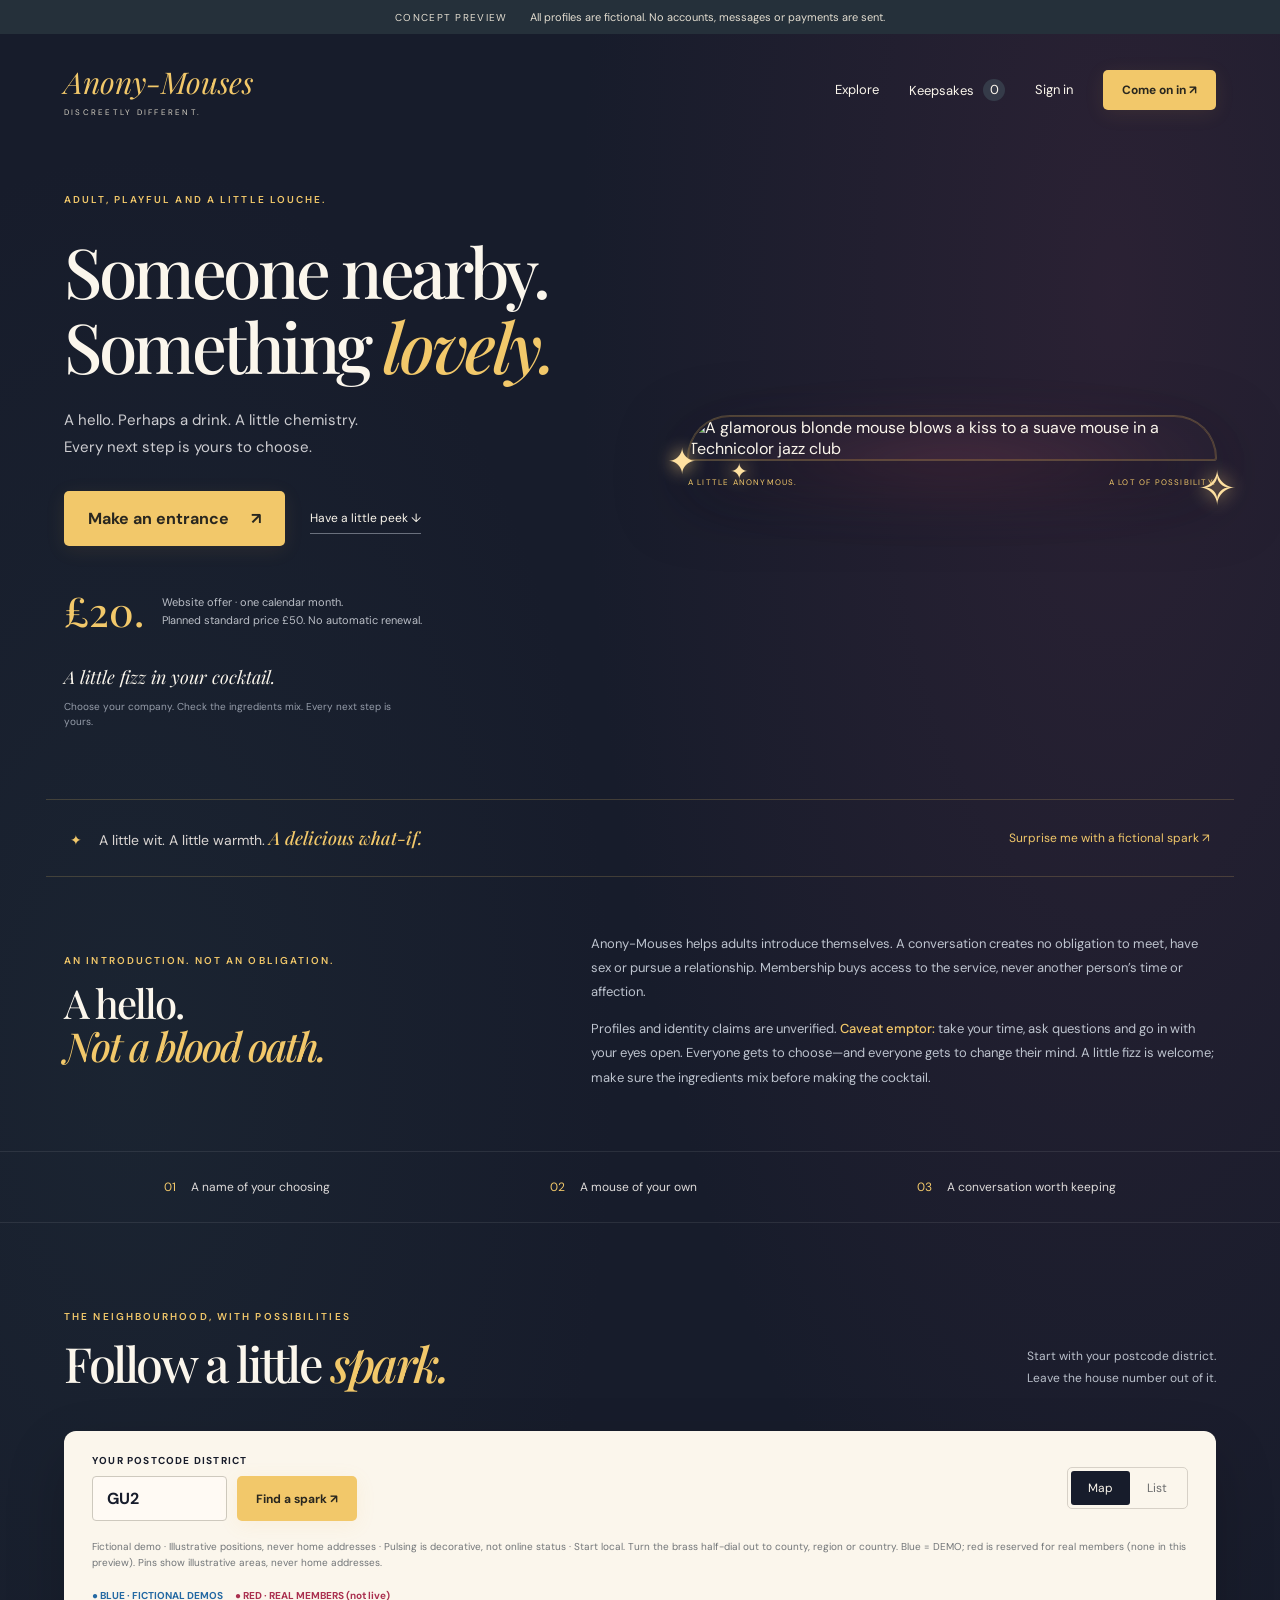
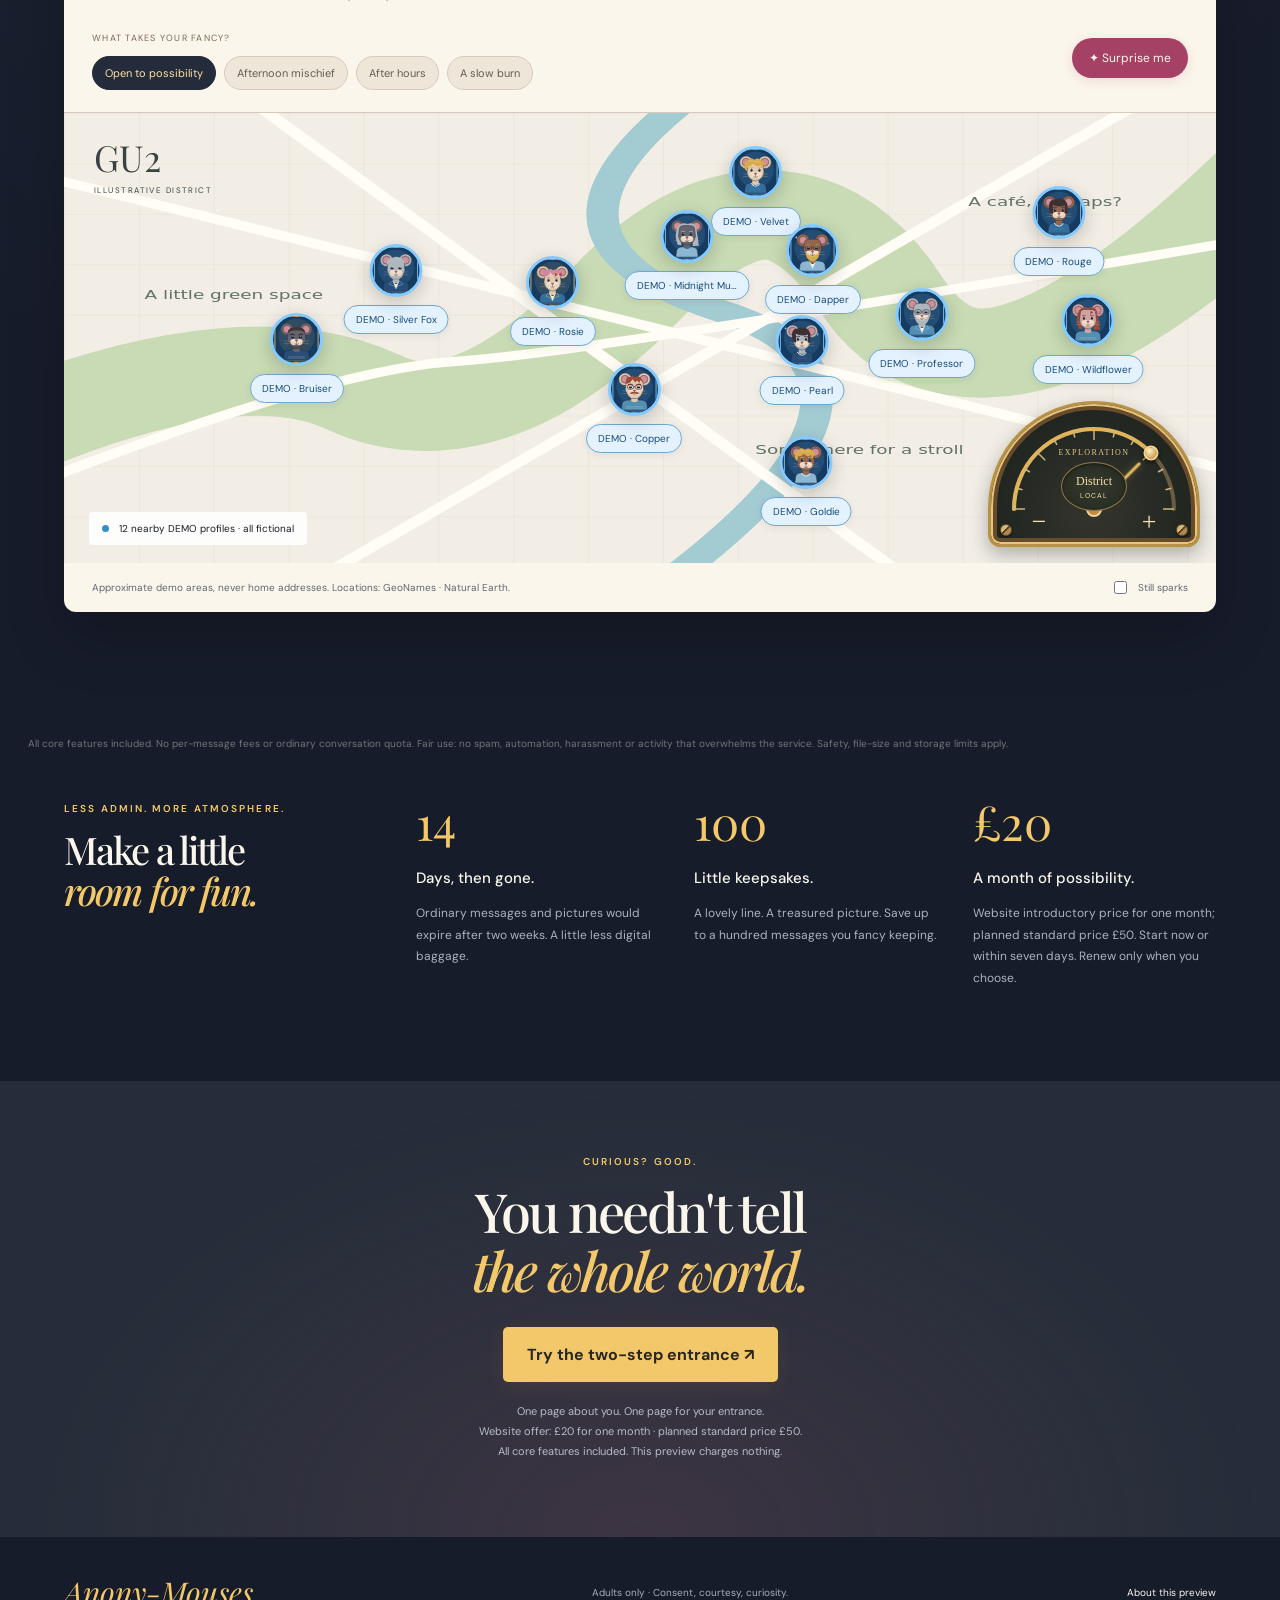
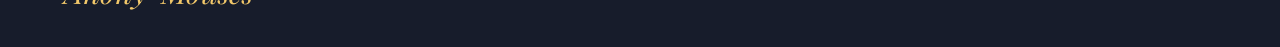
==== commit 94ac68dc: "Add returning-member entrance and optional 30-day remembered sign-in" ====
--- a/index.html
+++ b/index.html
@@ -2,7 +2,7 @@
 <html lang="en"><head><meta charset="utf-8"><meta name="viewport" content="width=device-width,initial-scale=1"><meta name="theme-color" content="#171c2b"><meta name="description" content="Anony-Mouses — a playful concept for discreet adult dating. Explore the fictional postcode map and try the two-step signup demo."><title>Anony-Mouses — a little chemistry</title><link rel="stylesheet" href="style.css?v=organic-map-11"></head>
 <body>
 <div class="demo-bar">CONCEPT PREVIEW <span>All profiles are fictional. No accounts, messages or payments are sent.</span></div>
-<header><a class="wordmark" href="#">Anony-Mouses<span>DISCREETLY DIFFERENT.</span></a><nav aria-label="Main"><a href="#explore">Explore</a><button class="quiet" id="keepsakesButton">Keepsakes <span id="savedCount">0</span></button><button class="small gold" data-join>Come on in ↗</button></nav></header>
+<header><a class="wordmark" href="#">Anony-Mouses<span>DISCREETLY DIFFERENT.</span></a><nav aria-label="Main"><a href="#explore">Explore</a><button class="quiet" id="keepsakesButton">Keepsakes <span id="savedCount">0</span></button><button class="quiet" id="returningCustomer">Sign in</button><button class="small gold" data-join>Come on in ↗</button></nav></header>
 <main>
 <section class="hero"><div class="hero-copy"><p class="eyebrow">ADULT, PLAYFUL AND A LITTLE LOUCHE.</p><h1>Someone nearby.<br>Something <em>lovely.</em></h1><p class="intro">A hello. Perhaps a drink. A little chemistry.<br>Every next step is yours to choose.</p><div class="hero-actions"><button class="gold" data-join>Make an entrance <span>↗</span></button><a class="text-link" href="#explore">Have a little peek ↓</a></div><div class="price"><strong>£20.</strong><span>Website offer · one calendar month.<br>Planned standard price £50. No automatic renewal.</span></div><p class="motto">A little fizz in your cocktail.</p><p class="small-note">Choose your company. Check the ingredients mix. Every next step is yours.</p></div><div class="hero-art"><img src="assets/anony-mouses-masthead.png" alt="A glamorous blonde mouse blows a kiss to a suave mouse in a Technicolor jazz club"><span class="kiss-spark kiss-one" aria-hidden="true">✦</span><span class="kiss-spark kiss-two" aria-hidden="true">✧</span><span class="kiss-spark kiss-three" aria-hidden="true">✦</span><div class="art-caption"><span>A LITTLE ANONYMOUS.</span><span>A LOT OF POSSIBILITY.</span></div></div></section>
 <section class="intrigue" aria-label="A playful invitation"><p><span aria-hidden="true">✦</span> A little wit. A little warmth. <em>A delicious what-if.</em></p><button class="intrigue-button" id="heroSurprise">Surprise me with a fictional spark ↗</button></section>
@@ -15,5 +15,5 @@
 <dialog id="profileDialog"><button class="close" data-close aria-label="Close profile">×</button><div id="profileContent"></div></dialog>
 <dialog id="joinDialog"><button class="close" data-close aria-label="Close signup">×</button><div class="steps"><span id="stepOne" class="current">01 · Your details</span><span id="stepTwo">02 · Your entrance</span></div><form id="detailsForm"><p class="eyebrow">MAKE A LITTLE INTRODUCTION</p><h2>Who shall we<br><em>say is calling?</em></h2><p class="dialog-note">Introductions only: no promises of romance or sex, and no obligation to take things further. Use invented details in this preview; they disappear on reload.</p><fieldset class="mouse-creator"><legend>First, make your Anony Mouse.</legend><p class="mouse-builder-note">Your public portrait is always a mouse. Choose a ready-made mouse, then customise your alter ego; no real photograph is requested. This is your alter ego, not a questionnaire about your body.</p><div id="signupMouse"></div></fieldset><div class="form-grid"><label>Your chosen name<input name="alias" maxlength="30" required placeholder="A little mystery…"></label><label>Postcode district<input name="district" value="GU2" maxlength="4" pattern="[A-Za-z]{1,2}[0-9]{1,2}[A-Za-z]?" required></label></div><label>Tell us a bit about yourself<textarea name="bio" maxlength="300" required placeholder="Your interests, your character, a little of your story…"></textarea></label><label>Tell us a bit about what you’re looking for<textarea name="wants" maxlength="300" required placeholder="Be clear and honest about the company and connection you want…"></textarea></label><label class="check-label"><input type="checkbox" required> I am 18 or over and understand this is a fictional demo.</label><button class="gold wide">Next: your entrance ↗</button></form><section id="paymentStep" hidden><p class="eyebrow">YOUR MONTH. YOUR CHOICE.</p><h2>A little entrance.<br><em>A lot of possibility.</em></h2><div class="ticket"><span>ANONY-MOUSES</span><h3 id="ticketName"></h3><strong><span id="ticketPrice">£20</span><span> for one month</span></strong><p>Website introductory offer · planned standard price £50<br>Paid up front · no automatic renewal</p></div><p class="dialog-note">Demo checkout only: no card details and no charge here. The website offer is £20 for one calendar month; the planned standard price is £50. Choose your start below. Any later month is a separate purchase at the price shown then.</p><div class="voucher-row"><label>Have an invitation code?<input id="voucherCode" maxlength="40" autocomplete="off" placeholder="Your code (optional)"></label><button type="button" id="applyVoucher" class="quiet">Apply code</button></div><p id="voucherStatus" class="dialog-note" aria-live="polite">Website offer: £20. Partner invitation codes may offer a different price.</p><p class="dialog-note">Example campaign: KEELE_SU_10 gives one month for £10 if purchased by 30 November 2026, 23:59 UK time. One use per account; no code stacking. Demonstration only; no student union partnership is implied.</p><label>When shall your month begin?<select id="startDelay" aria-describedby="startSummary"><option value="0">Start now</option><option value="1">In 1 day</option><option value="2">In 2 days</option><option value="3">In 3 days</option><option value="4">In 4 days</option><option value="5">In 5 days</option><option value="6">In 6 days</option><option value="7">In 7 days</option></select></label><p id="startSummary" class="dialog-note" aria-live="polite"></p><p class="dialog-note">All core features included. No per-message fees or ordinary conversation quota. Fair use: no spam, automation, harassment or activity that overwhelms the service. Safety, file-size and storage limits apply.</p><p class="dialog-note">Non-explicit profiles and messages only. We do not routinely read private conversations; reports and credible concerns are investigated.</p><button class="gold wide" id="demoPay">Preview the £20 entrance ↗</button><button class="quiet wide" id="backDetails">← Back to your details</button></section><section id="welcomeStep" hidden><p class="eyebrow">THE CURTAIN IS UP</p><h2>Welcome to<br><em>the possibility.</em></h2><p id="welcomeName"></p><p class="dialog-note">That was the entrance demo. No account was created or payment taken. Have a look at the fictional neighbourhood.</p><button class="gold wide" id="welcomeExplore">Find a little spark ↗</button></section></dialog>
 <dialog id="keepsakesDialog"><button class="close" data-close aria-label="Close keepsakes">×</button><p class="eyebrow">A FEW THINGS WORTH KEEPING</p><h2>Your little <em>keepsakes.</em></h2><p class="dialog-note">Demo only · up to 100 · cleared on reload</p><div id="keepsakeList"></div></dialog>
-<dialog id="infoDialog"><button class="close" data-close aria-label="Close information">×</button><p class="eyebrow">A LITTLE SMOKE. A FEW MIRRORS.</p><h2>A concept,<br><em>with chemistry.</em></h2><p>This is an interactive design prototype by Andy J Myers. All matches and replies are invented. An approximate postcode-district index locates fictional demo areas around the UK; it never looks up real patrons. Local pin layouts are decorative; wider map markers group demos at district centres.</p><p>No form data, avatar choices, private pictures, messages or payments are submitted. Avatar choices and keepsakes exist only in page memory. Public profile pictures are custom mice; real photos are never published on profiles. The live service would require accounts, secure messaging, payment processing and operational support.</p><p>The idea: £50 for one calendar month, with a £20 introductory website offer; optional start within seven days; no automatic renewal; all core features and ordinary messaging included; pseudonymous adult profiles; 14-day messages; 100 keepsakes. Discretion is a goal, not a promise that nobody can identify you or copy an exchange.</p></dialog>
-<div id="toast" class="toast" role="status"></div><script src="mouse-avatar.js?v=organic-map-11"></script><script src="map-geography.js?v=uk-1"></script><script src="demo-atlas-data.js?v=uk-1"></script><script src="demo-atlas.js?v=uk-1"></script><script src="map-layout.js?v=organic-1"></script><script src="map-zoom.js?v=organic-6"></script><script src="app.js?v=organic-map-11"></script></body></html>
+<dialog id="returningDialog"><button class="close" data-close aria-label="Close returning member information">×</button><p class="eyebrow">A FAMILIAR FACE?</p><h2>Welcome <em>back.</em></h2><p class="dialog-note">Member sign-in is not live yet. This public preview creates no accounts or payments. When the member service opens, you can choose to stay signed in on your private device for 30 days and return straight to your lounge.</p><button class="gold wide" id="returningExplore">Explore the demo ↗</button></dialog><dialog id="infoDialog"><button class="close" data-close aria-label="Close information">×</button><p class="eyebrow">A LITTLE SMOKE. A FEW MIRRORS.</p><h2>A concept,<br><em>with chemistry.</em></h2><p>This is an interactive design prototype by Andy J Myers. All matches and replies are invented. An approximate postcode-district index locates fictional demo areas around the UK; it never looks up real patrons. Local pin layouts are decorative; wider map markers group demos at district centres.</p><p>No form data, avatar choices, private pictures, messages or payments are submitted. Avatar choices and keepsakes exist only in page memory. Public profile pictures are custom mice; real photos are never published on profiles. The live service would require accounts, secure messaging, payment processing and operational support.</p><p>The idea: £50 for one calendar month, with a £20 introductory website offer; optional start within seven days; no automatic renewal; all core features and ordinary messaging included; pseudonymous adult profiles; 14-day messages; 100 keepsakes. Discretion is a goal, not a promise that nobody can identify you or copy an exchange.</p></dialog>
+<div id="toast" class="toast" role="status"></div><script src="mouse-avatar.js?v=organic-map-11"></script><script src="map-geography.js?v=uk-1"></script><script src="demo-atlas-data.js?v=uk-1"></script><script src="demo-atlas.js?v=uk-1"></script><script src="map-layout.js?v=organic-1"></script><script src="map-zoom.js?v=organic-6"></script><script src="app.js?v=returning-1"></script></body></html>
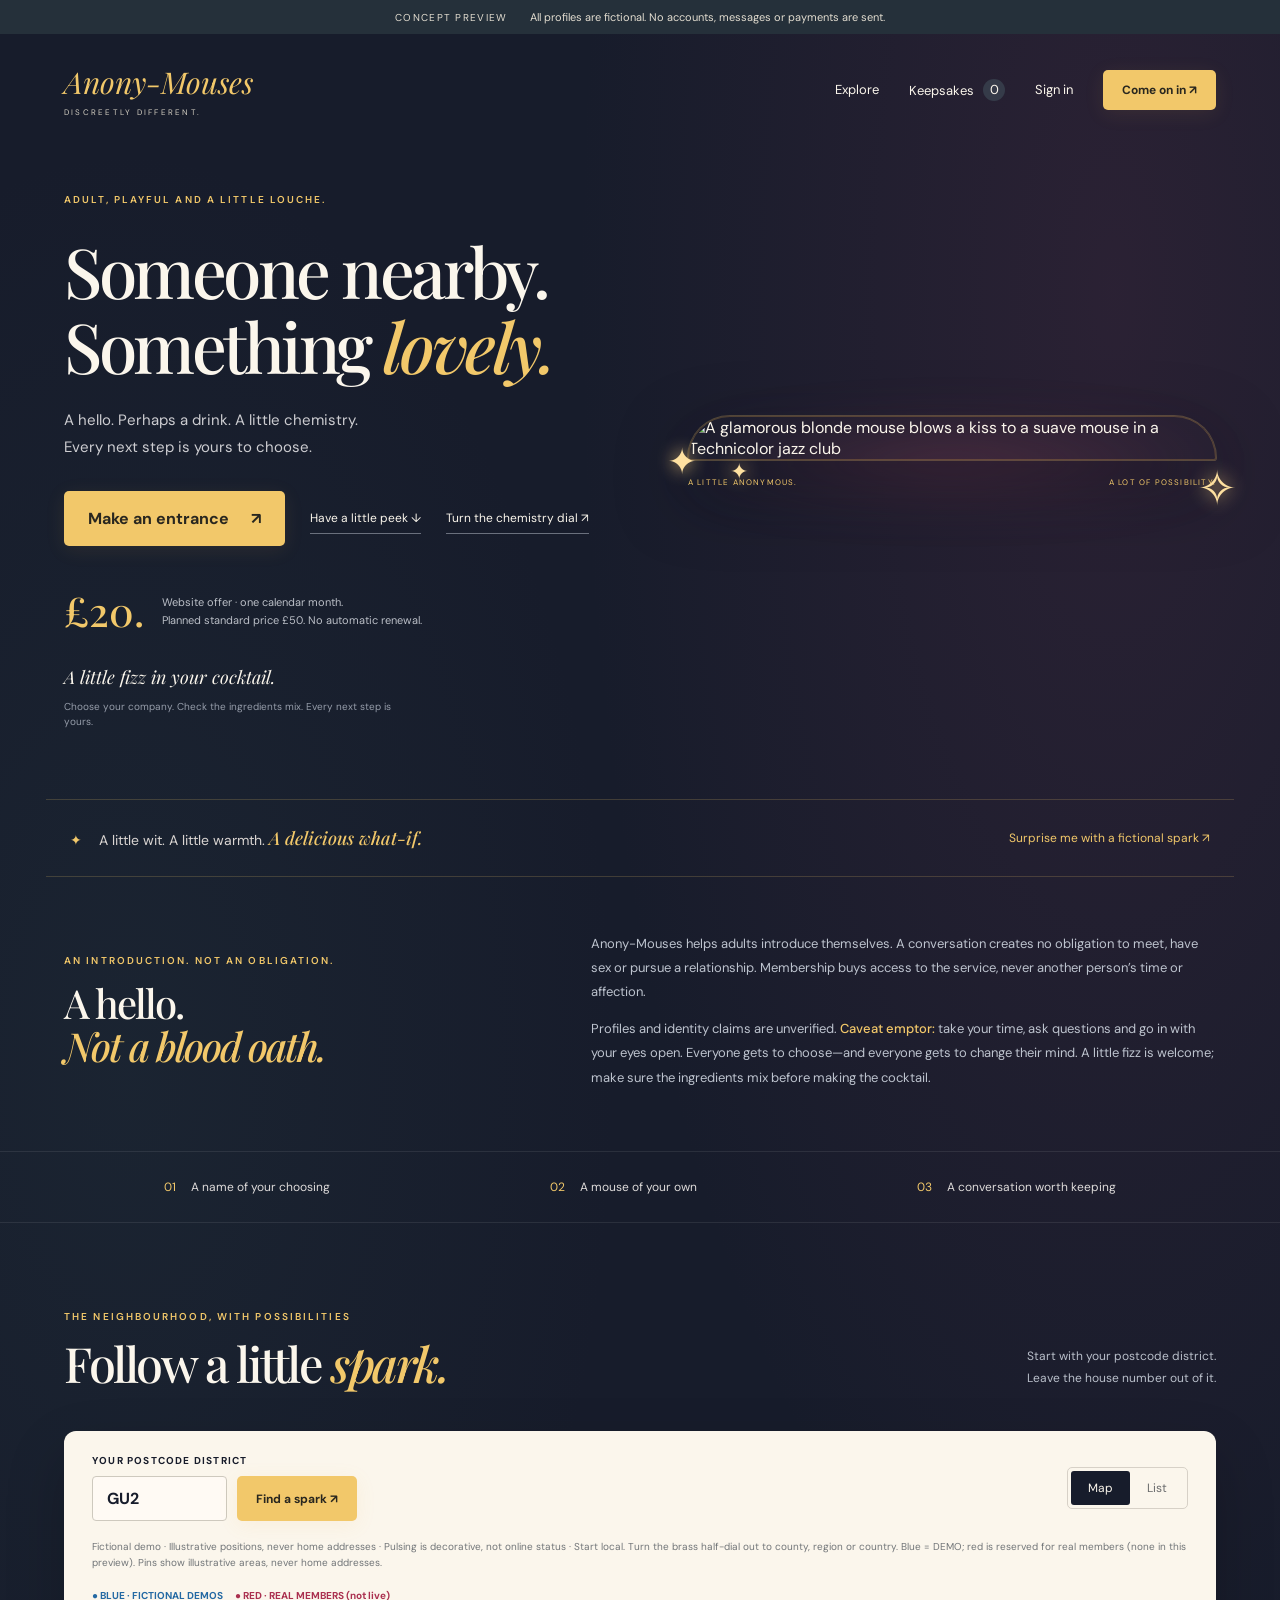
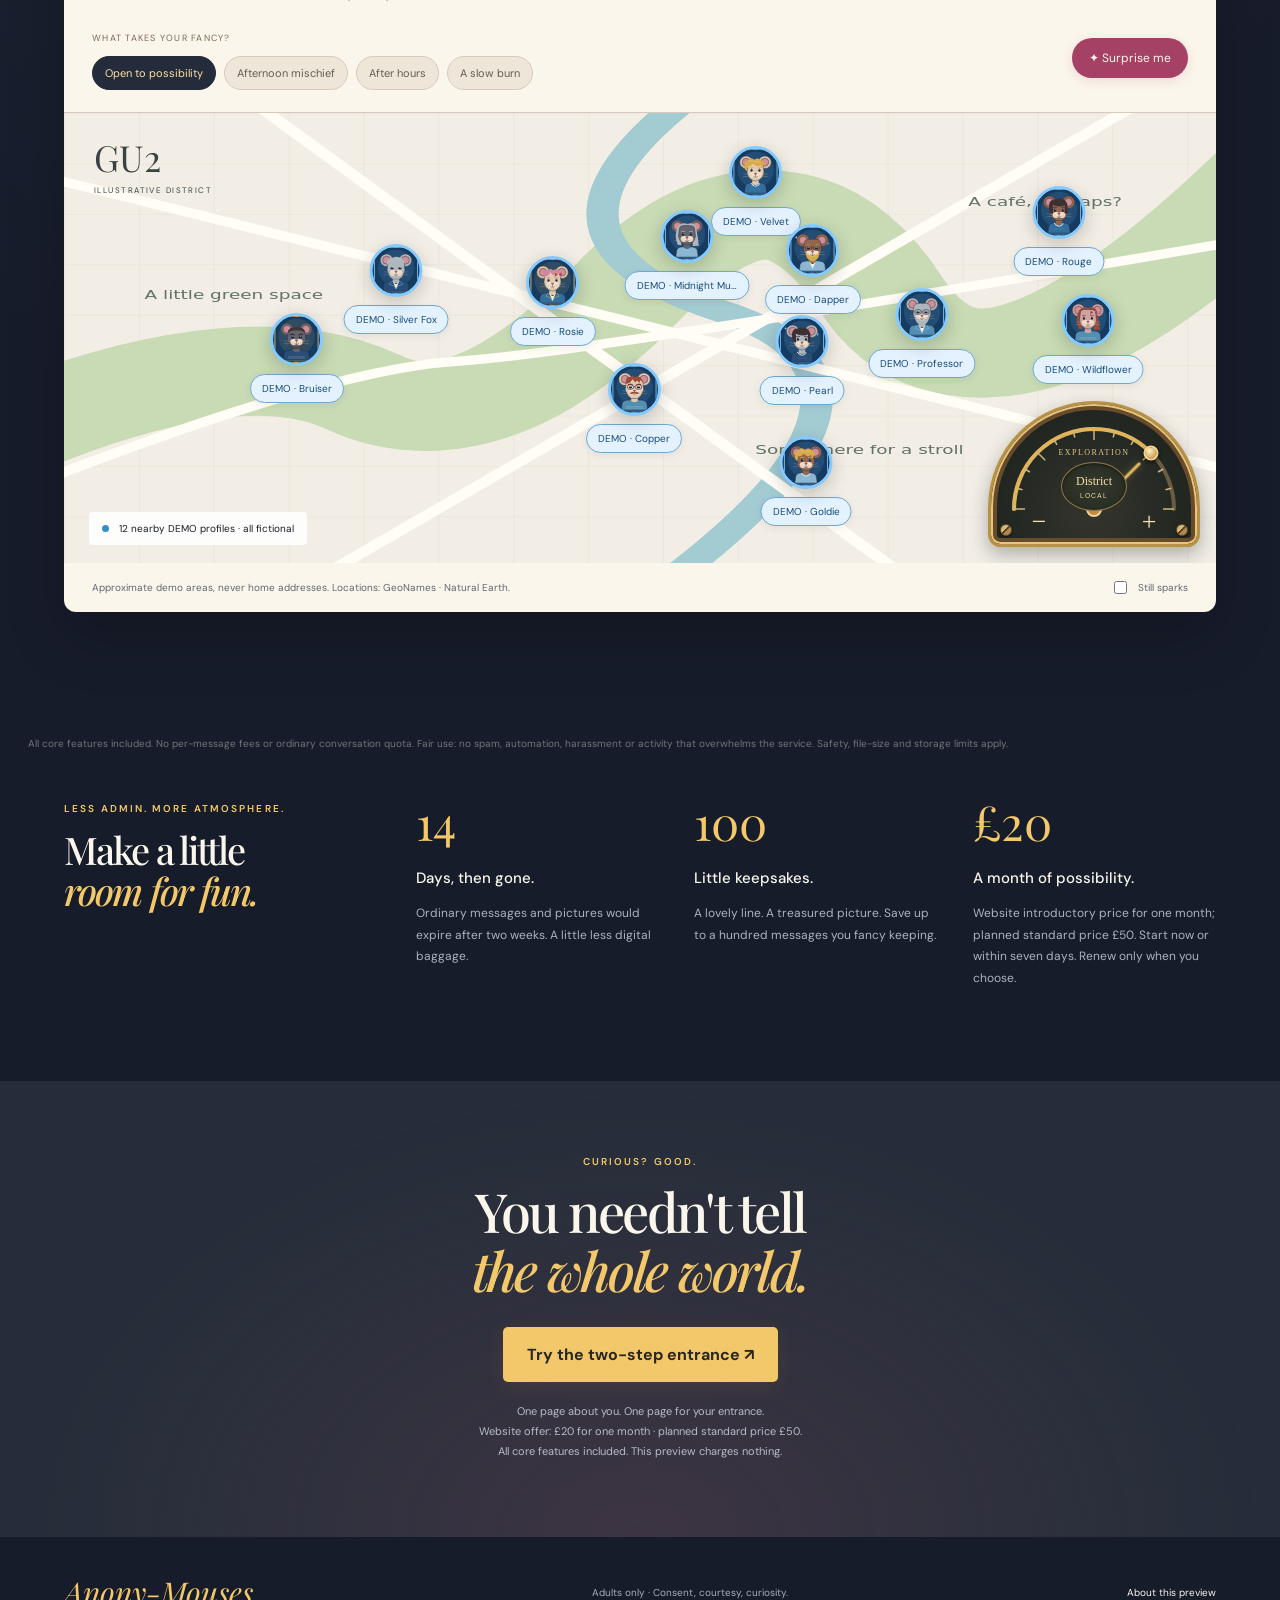
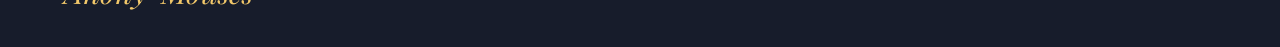
==== commit 714286c6: "Add interactive steampunk chemistry dial blending lagoon and cyber woodland artwork" ====
--- a/index.html
+++ b/index.html
@@ -4,7 +4,7 @@
 <div class="demo-bar">CONCEPT PREVIEW <span>All profiles are fictional. No accounts, messages or payments are sent.</span></div>
 <header><a class="wordmark" href="#">Anony-Mouses<span>DISCREETLY DIFFERENT.</span></a><nav aria-label="Main"><a href="#explore">Explore</a><button class="quiet" id="keepsakesButton">Keepsakes <span id="savedCount">0</span></button><button class="quiet" id="returningCustomer">Sign in</button><button class="small gold" data-join>Come on in ↗</button></nav></header>
 <main>
-<section class="hero"><div class="hero-copy"><p class="eyebrow">ADULT, PLAYFUL AND A LITTLE LOUCHE.</p><h1>Someone nearby.<br>Something <em>lovely.</em></h1><p class="intro">A hello. Perhaps a drink. A little chemistry.<br>Every next step is yours to choose.</p><div class="hero-actions"><button class="gold" data-join>Make an entrance <span>↗</span></button><a class="text-link" href="#explore">Have a little peek ↓</a></div><div class="price"><strong>£20.</strong><span>Website offer · one calendar month.<br>Planned standard price £50. No automatic renewal.</span></div><p class="motto">A little fizz in your cocktail.</p><p class="small-note">Choose your company. Check the ingredients mix. Every next step is yours.</p></div><div class="hero-art"><img src="assets/anony-mouses-masthead.png" alt="A glamorous blonde mouse blows a kiss to a suave mouse in a Technicolor jazz club"><span class="kiss-spark kiss-one" aria-hidden="true">✦</span><span class="kiss-spark kiss-two" aria-hidden="true">✧</span><span class="kiss-spark kiss-three" aria-hidden="true">✦</span><div class="art-caption"><span>A LITTLE ANONYMOUS.</span><span>A LOT OF POSSIBILITY.</span></div></div></section>
+<section class="hero"><div class="hero-copy"><p class="eyebrow">ADULT, PLAYFUL AND A LITTLE LOUCHE.</p><h1>Someone nearby.<br>Something <em>lovely.</em></h1><p class="intro">A hello. Perhaps a drink. A little chemistry.<br>Every next step is yours to choose.</p><div class="hero-actions"><button class="gold" data-join>Make an entrance <span>↗</span></button><a class="text-link" href="#explore">Have a little peek ↓</a><a class="text-link" href="chemistry.html">Turn the chemistry dial ↗</a></div><div class="price"><strong>£20.</strong><span>Website offer · one calendar month.<br>Planned standard price £50. No automatic renewal.</span></div><p class="motto">A little fizz in your cocktail.</p><p class="small-note">Choose your company. Check the ingredients mix. Every next step is yours.</p></div><div class="hero-art"><img src="assets/anony-mouses-masthead.png" alt="A glamorous blonde mouse blows a kiss to a suave mouse in a Technicolor jazz club"><span class="kiss-spark kiss-one" aria-hidden="true">✦</span><span class="kiss-spark kiss-two" aria-hidden="true">✧</span><span class="kiss-spark kiss-three" aria-hidden="true">✦</span><div class="art-caption"><span>A LITTLE ANONYMOUS.</span><span>A LOT OF POSSIBILITY.</span></div></div></section>
 <section class="intrigue" aria-label="A playful invitation"><p><span aria-hidden="true">✦</span> A little wit. A little warmth. <em>A delicious what-if.</em></p><button class="intrigue-button" id="heroSurprise">Surprise me with a fictional spark ↗</button></section>
 <section class="proposition" aria-labelledby="propositionTitle"><div><p class="eyebrow">AN INTRODUCTION. NOT AN OBLIGATION.</p><h2 id="propositionTitle">A hello.<br><em>Not a blood oath.</em></h2></div><div><p>Anony-Mouses helps adults introduce themselves. A conversation creates no obligation to meet, have sex or pursue a relationship. Membership buys access to the service, never another person’s time or affection.</p><p>Profiles and identity claims are unverified. <strong>Caveat emptor:</strong> take your time, ask questions and go in with your eyes open. Everyone gets to choose—and everyone gets to change their mind. A little fizz is welcome; make sure the ingredients mix before making the cocktail.</p></div></section>
 <section class="strip" aria-label="The idea"><span>01 <b>A name of your choosing</b></span><span>02 <b>A mouse of your own</b></span><span>03 <b>A conversation worth keeping</b></span></section>
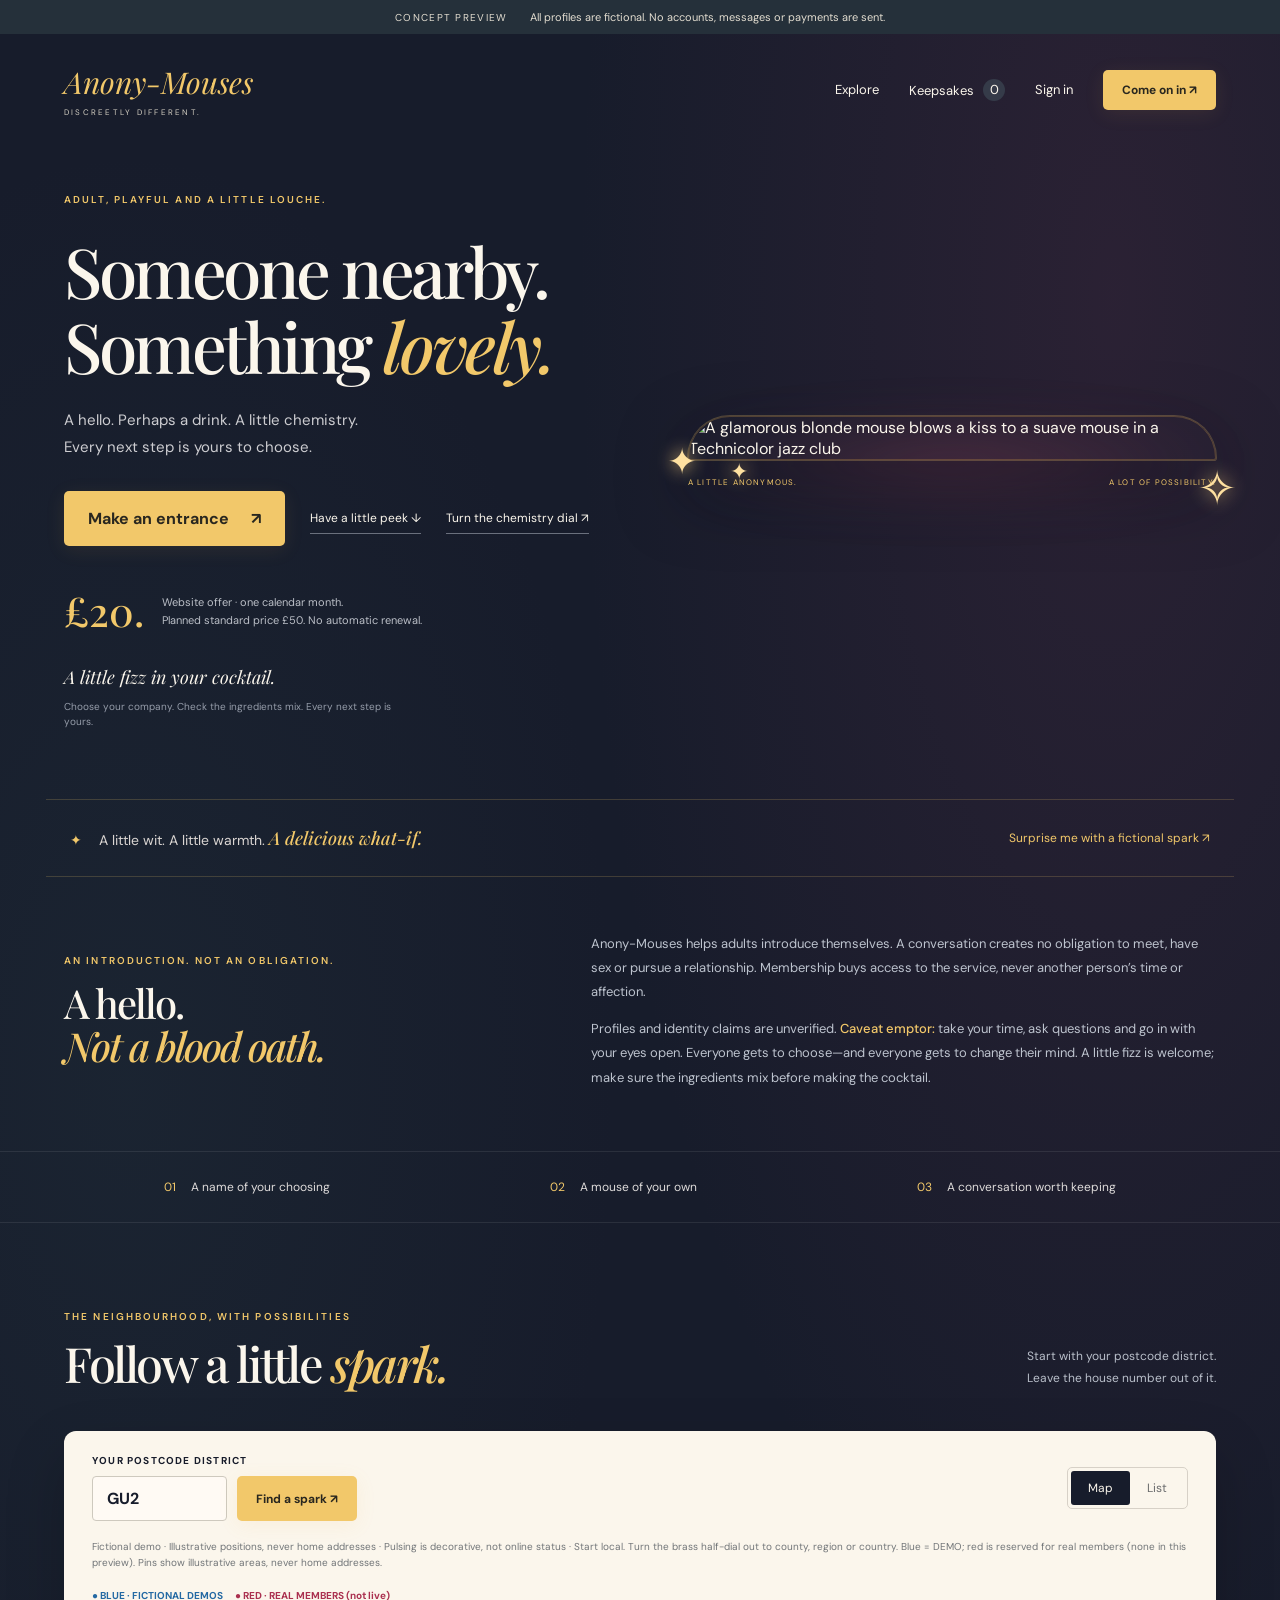
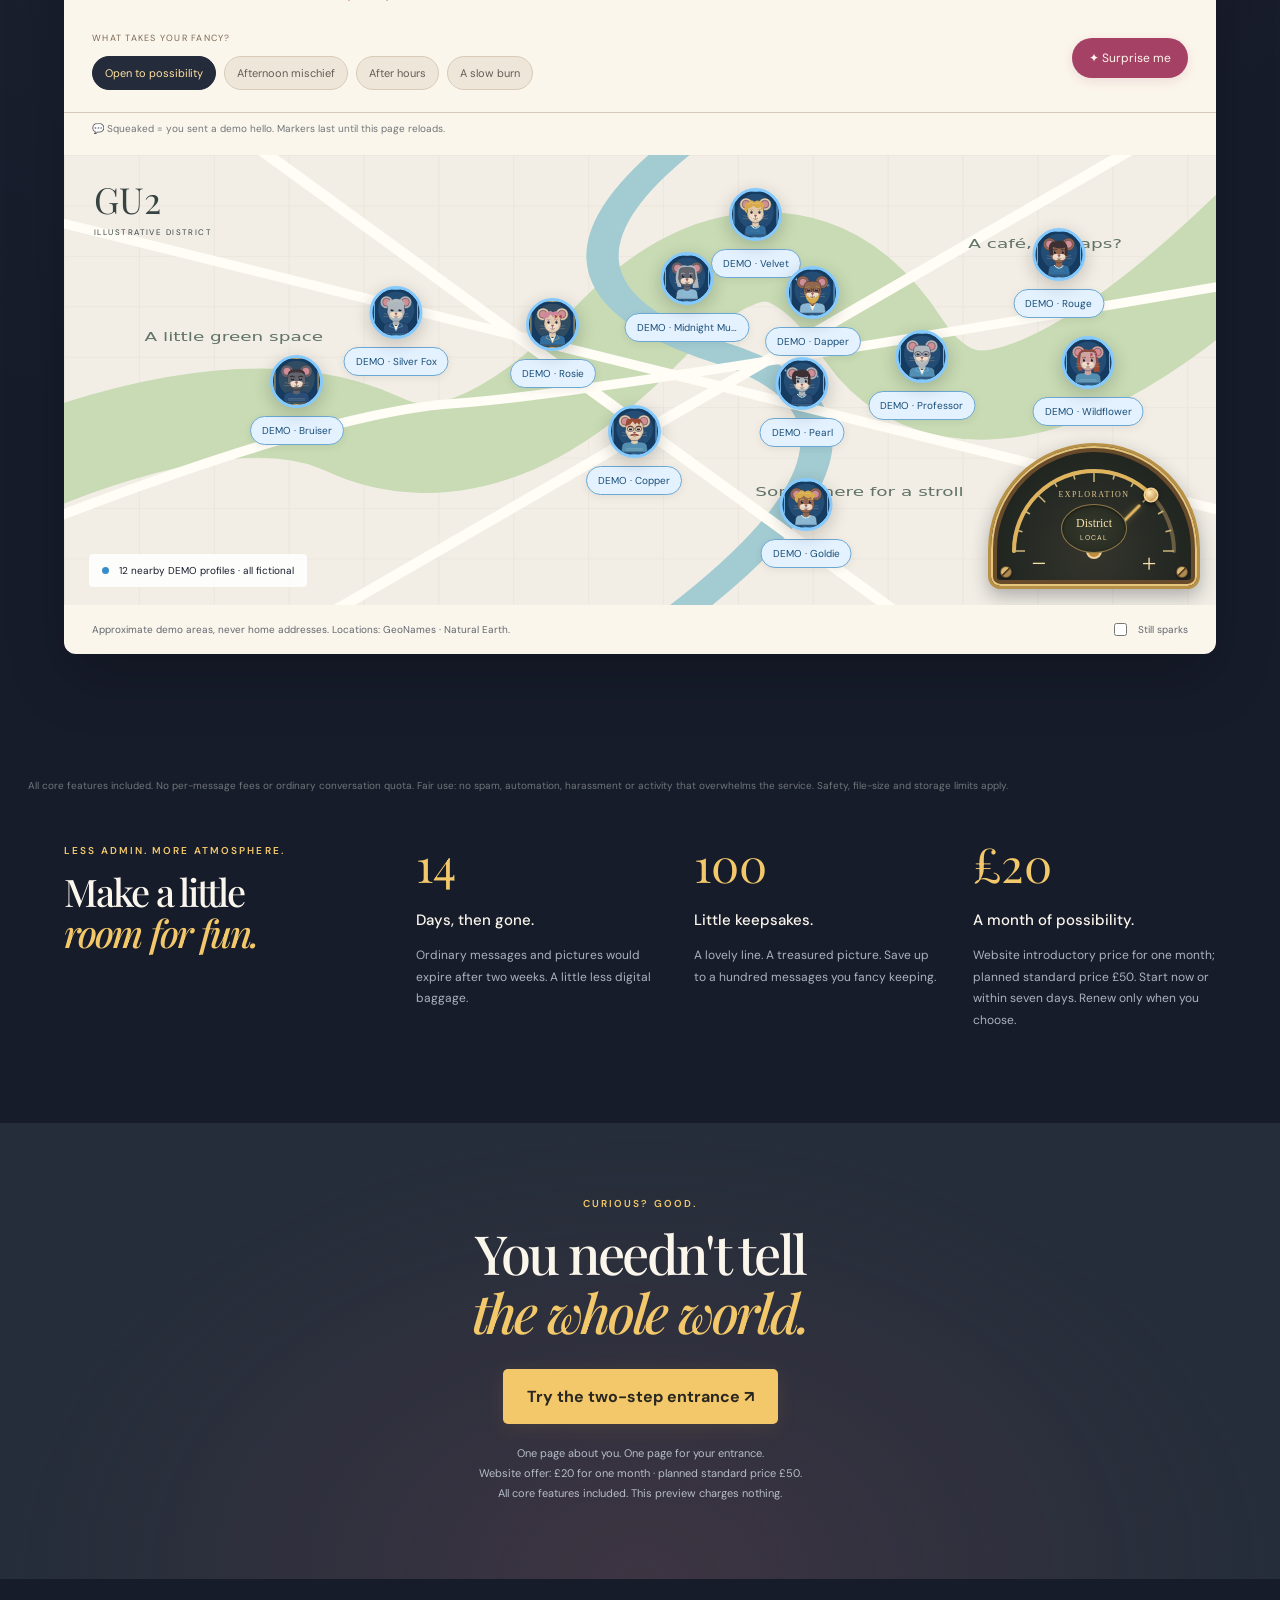
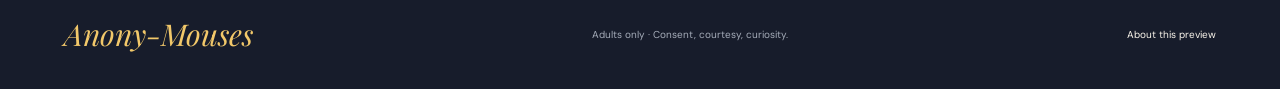
==== commit 1e31d59e: "Mark mice already squeaked at in map and discovery" ====
--- a/index.html
+++ b/index.html
@@ -1,5 +1,5 @@
 <!doctype html>
-<html lang="en"><head><meta charset="utf-8"><meta name="viewport" content="width=device-width,initial-scale=1"><meta name="theme-color" content="#171c2b"><meta name="description" content="Anony-Mouses — a playful concept for discreet adult dating. Explore the fictional postcode map and try the two-step signup demo."><title>Anony-Mouses — a little chemistry</title><link rel="stylesheet" href="style.css?v=organic-map-11"></head>
+<html lang="en"><head><meta charset="utf-8"><meta name="viewport" content="width=device-width,initial-scale=1"><meta name="theme-color" content="#171c2b"><meta name="description" content="Anony-Mouses — a playful concept for discreet adult dating. Explore the fictional postcode map and try the two-step signup demo."><title>Anony-Mouses — a little chemistry</title><link rel="stylesheet" href="style.css?v=squeaked-1"></head>
 <body>
 <div class="demo-bar">CONCEPT PREVIEW <span>All profiles are fictional. No accounts, messages or payments are sent.</span></div>
 <header><a class="wordmark" href="#">Anony-Mouses<span>DISCREETLY DIFFERENT.</span></a><nav aria-label="Main"><a href="#explore">Explore</a><button class="quiet" id="keepsakesButton">Keepsakes <span id="savedCount">0</span></button><button class="quiet" id="returningCustomer">Sign in</button><button class="small gold" data-join>Come on in ↗</button></nav></header>
@@ -8,12 +8,12 @@
 <section class="intrigue" aria-label="A playful invitation"><p><span aria-hidden="true">✦</span> A little wit. A little warmth. <em>A delicious what-if.</em></p><button class="intrigue-button" id="heroSurprise">Surprise me with a fictional spark ↗</button></section>
 <section class="proposition" aria-labelledby="propositionTitle"><div><p class="eyebrow">AN INTRODUCTION. NOT AN OBLIGATION.</p><h2 id="propositionTitle">A hello.<br><em>Not a blood oath.</em></h2></div><div><p>Anony-Mouses helps adults introduce themselves. A conversation creates no obligation to meet, have sex or pursue a relationship. Membership buys access to the service, never another person’s time or affection.</p><p>Profiles and identity claims are unverified. <strong>Caveat emptor:</strong> take your time, ask questions and go in with your eyes open. Everyone gets to choose—and everyone gets to change their mind. A little fizz is welcome; make sure the ingredients mix before making the cocktail.</p></div></section>
 <section class="strip" aria-label="The idea"><span>01 <b>A name of your choosing</b></span><span>02 <b>A mouse of your own</b></span><span>03 <b>A conversation worth keeping</b></span></section>
-<section id="explore" class="explore"><div class="section-top"><div><p class="eyebrow">THE NEIGHBOURHOOD, WITH POSSIBILITIES</p><h2>Follow a little <em>spark.</em></h2></div><p>Start with your postcode district.<br>Leave the house number out of it.</p></div><div class="map-shell"><div class="map-toolbar"><form id="searchForm"><label for="postcode">Your postcode district</label><div class="input-row"><input id="postcode" value="GU2" maxlength="4" autocomplete="off" placeholder="e.g. GU2" pattern="[A-Za-z]{1,2}[0-9]{1,2}[A-Za-z]?" required aria-describedby="mapHelp"><button class="gold small">Find a spark ↗</button></div></form><div class="map-switch"><button class="active" id="mapView" aria-pressed="true">Map</button><button id="listView" aria-pressed="false">List</button></div></div><p id="mapHelp" class="map-help">Fictional demo · Illustrative positions, never home addresses · Pulsing is decorative, not online status · Start local. Turn the brass half-dial out to county, region or country. Blue = DEMO; red is reserved for real members (none in this preview). Pins show illustrative areas, never home addresses.</p><p class="profile-key"><span class="demo-key">● BLUE · FICTIONAL DEMOS</span><span class="real-key">● RED · REAL MEMBERS (not live)</span></p><div class="mood-bar"><div><span class="mood-label">WHAT TAKES YOUR FANCY?</span><div class="mood-chips" role="group" aria-label="Filter fictional profiles by mood"><button class="mood-chip active" data-mood="all" aria-pressed="true">Open to possibility</button><button class="mood-chip" data-mood="afternoon" aria-pressed="false">Afternoon mischief</button><button class="mood-chip" data-mood="night" aria-pressed="false">After hours</button><button class="mood-chip" data-mood="slow" aria-pressed="false">A slow burn</button></div></div><button class="surprise-button" id="surpriseButton">✦ Surprise me</button></div><div class="map-area" id="mapArea"><div id="mapWorld" class="map-world"><svg class="map-drawing" viewBox="0 0 1000 580" preserveAspectRatio="none" aria-hidden="true"><defs><pattern id="grid" width="65" height="65" patternUnits="userSpaceOnUse"><path d="M65 0H0V65" fill="none" stroke="#e7e0d5" stroke-width="1"/></pattern></defs><rect width="1000" height="580" fill="#f2eee5"/><rect width="1000" height="580" fill="url(#grid)"/><path d="M-30 400Q160 290 260 360T490 230T710 235T1050 80" fill="none" stroke="#c8dbb4" stroke-width="115"/><path d="M560 -40Q370 160 570 255T490 640" fill="none" stroke="#a2cbd2" stroke-width="28"/><g fill="none" stroke="#fffdf5" stroke-width="12"><path d="M-50 70L1050 475"/><path d="M-30 480Q230 330 340 320T1020 165"/><path d="M140 -40L760 630"/><path d="M930 -10L220 600"/></g><g fill="#617467" font-size="16" font-family="system-ui"><text x="70" y="240">A little green space</text><text x="600" y="440">Somewhere for a stroll</text><text x="785" y="120">A café, perhaps?</text></g></svg><div id="pins"></div></div><div class="district"><span id="districtLabel">GU2</span><small>ILLUSTRATIVE DISTRICT</small></div><div class="map-legend"><span class="spark-dot"></span> <span id="sparkCount">6 fictional sparks to explore</span></div></div><div id="profileList" class="profile-list" hidden></div><div class="map-bottom"><span>Approximate demo areas, never home addresses. Locations: <a href="https://www.geonames.org/">GeoNames</a> · <a href="https://www.naturalearthdata.com/">Natural Earth</a>.</span><label><input type="checkbox" id="motionToggle"> Still sparks</label></div></div><p class="search-status" id="searchStatus" role="status"></p></section>
+<section id="explore" class="explore"><div class="section-top"><div><p class="eyebrow">THE NEIGHBOURHOOD, WITH POSSIBILITIES</p><h2>Follow a little <em>spark.</em></h2></div><p>Start with your postcode district.<br>Leave the house number out of it.</p></div><div class="map-shell"><div class="map-toolbar"><form id="searchForm"><label for="postcode">Your postcode district</label><div class="input-row"><input id="postcode" value="GU2" maxlength="4" autocomplete="off" placeholder="e.g. GU2" pattern="[A-Za-z]{1,2}[0-9]{1,2}[A-Za-z]?" required aria-describedby="mapHelp"><button class="gold small">Find a spark ↗</button></div></form><div class="map-switch"><button class="active" id="mapView" aria-pressed="true">Map</button><button id="listView" aria-pressed="false">List</button></div></div><p id="mapHelp" class="map-help">Fictional demo · Illustrative positions, never home addresses · Pulsing is decorative, not online status · Start local. Turn the brass half-dial out to county, region or country. Blue = DEMO; red is reserved for real members (none in this preview). Pins show illustrative areas, never home addresses.</p><p class="profile-key"><span class="demo-key">● BLUE · FICTIONAL DEMOS</span><span class="real-key">● RED · REAL MEMBERS (not live)</span></p><div class="mood-bar"><div><span class="mood-label">WHAT TAKES YOUR FANCY?</span><div class="mood-chips" role="group" aria-label="Filter fictional profiles by mood"><button class="mood-chip active" data-mood="all" aria-pressed="true">Open to possibility</button><button class="mood-chip" data-mood="afternoon" aria-pressed="false">Afternoon mischief</button><button class="mood-chip" data-mood="night" aria-pressed="false">After hours</button><button class="mood-chip" data-mood="slow" aria-pressed="false">A slow burn</button></div></div><button class="surprise-button" id="surpriseButton">✦ Surprise me</button></div><p class="map-help">💬 Squeaked = you sent a demo hello. Markers last until this page reloads.</p><div class="map-area" id="mapArea"><div id="mapWorld" class="map-world"><svg class="map-drawing" viewBox="0 0 1000 580" preserveAspectRatio="none" aria-hidden="true"><defs><pattern id="grid" width="65" height="65" patternUnits="userSpaceOnUse"><path d="M65 0H0V65" fill="none" stroke="#e7e0d5" stroke-width="1"/></pattern></defs><rect width="1000" height="580" fill="#f2eee5"/><rect width="1000" height="580" fill="url(#grid)"/><path d="M-30 400Q160 290 260 360T490 230T710 235T1050 80" fill="none" stroke="#c8dbb4" stroke-width="115"/><path d="M560 -40Q370 160 570 255T490 640" fill="none" stroke="#a2cbd2" stroke-width="28"/><g fill="none" stroke="#fffdf5" stroke-width="12"><path d="M-50 70L1050 475"/><path d="M-30 480Q230 330 340 320T1020 165"/><path d="M140 -40L760 630"/><path d="M930 -10L220 600"/></g><g fill="#617467" font-size="16" font-family="system-ui"><text x="70" y="240">A little green space</text><text x="600" y="440">Somewhere for a stroll</text><text x="785" y="120">A café, perhaps?</text></g></svg><div id="pins"></div></div><div class="district"><span id="districtLabel">GU2</span><small>ILLUSTRATIVE DISTRICT</small></div><div class="map-legend"><span class="spark-dot"></span> <span id="sparkCount">6 fictional sparks to explore</span></div></div><div id="profileList" class="profile-list" hidden></div><div class="map-bottom"><span>Approximate demo areas, never home addresses. Locations: <a href="https://www.geonames.org/">GeoNames</a> · <a href="https://www.naturalearthdata.com/">Natural Earth</a>.</span><label><input type="checkbox" id="motionToggle"> Still sparks</label></div></div><p class="search-status" id="searchStatus" role="status"></p></section>
 <p class="map-help">All core features included. No per-message fees or ordinary conversation quota. Fair use: no spam, automation, harassment or activity that overwhelms the service. Safety, file-size and storage limits apply.</p><section class="rules"><div><p class="eyebrow">LESS ADMIN. MORE ATMOSPHERE.</p><h2>Make a little<br><em>room for fun.</em></h2></div><div class="rule"><span>14</span><h3>Days, then gone.</h3><p>Ordinary messages and pictures would expire after two weeks. A little less digital baggage.</p></div><div class="rule"><span>100</span><h3>Little keepsakes.</h3><p>A lovely line. A treasured picture. Save up to a hundred messages you fancy keeping.</p></div><div class="rule"><span>£20</span><h3>A month of possibility.</h3><p>Website introductory price for one month; planned standard price £50. Start now or within seven days. Renew only when you choose.</p></div></section>
 <section class="invitation"><p class="eyebrow">CURIOUS? GOOD.</p><h2>You needn't tell<br><em>the whole world.</em></h2><button class="gold" data-join>Try the two-step entrance ↗</button><p>One page about you. One page for your entrance.<br>Website offer: £20 for one month · planned standard price £50.<br>All core features included. This preview charges nothing.</p></section>
 </main><footer><span class="wordmark">Anony-Mouses</span><p>Adults only · Consent, courtesy, curiosity.</p><button id="aboutDemo" class="quiet">About this preview</button></footer>
 <dialog id="profileDialog"><button class="close" data-close aria-label="Close profile">×</button><div id="profileContent"></div></dialog>
 <dialog id="joinDialog"><button class="close" data-close aria-label="Close signup">×</button><div class="steps"><span id="stepOne" class="current">01 · Your details</span><span id="stepTwo">02 · Your entrance</span></div><form id="detailsForm"><p class="eyebrow">MAKE A LITTLE INTRODUCTION</p><h2>Who shall we<br><em>say is calling?</em></h2><p class="dialog-note">Introductions only: no promises of romance or sex, and no obligation to take things further. Use invented details in this preview; they disappear on reload.</p><fieldset class="mouse-creator"><legend>First, make your Anony Mouse.</legend><p class="mouse-builder-note">Your public portrait is always a mouse. Choose a ready-made mouse, then customise your alter ego; no real photograph is requested. This is your alter ego, not a questionnaire about your body.</p><div id="signupMouse"></div></fieldset><div class="form-grid"><label>Your chosen name<input name="alias" maxlength="30" required placeholder="A little mystery…"></label><label>Postcode district<input name="district" value="GU2" maxlength="4" pattern="[A-Za-z]{1,2}[0-9]{1,2}[A-Za-z]?" required></label></div><label>Tell us a bit about yourself<textarea name="bio" maxlength="300" required placeholder="Your interests, your character, a little of your story…"></textarea></label><label>Tell us a bit about what you’re looking for<textarea name="wants" maxlength="300" required placeholder="Be clear and honest about the company and connection you want…"></textarea></label><label class="check-label"><input type="checkbox" required> I am 18 or over and understand this is a fictional demo.</label><button class="gold wide">Next: your entrance ↗</button></form><section id="paymentStep" hidden><p class="eyebrow">YOUR MONTH. YOUR CHOICE.</p><h2>A little entrance.<br><em>A lot of possibility.</em></h2><div class="ticket"><span>ANONY-MOUSES</span><h3 id="ticketName"></h3><strong><span id="ticketPrice">£20</span><span> for one month</span></strong><p>Website introductory offer · planned standard price £50<br>Paid up front · no automatic renewal</p></div><p class="dialog-note">Demo checkout only: no card details and no charge here. The website offer is £20 for one calendar month; the planned standard price is £50. Choose your start below. Any later month is a separate purchase at the price shown then.</p><div class="voucher-row"><label>Have an invitation code?<input id="voucherCode" maxlength="40" autocomplete="off" placeholder="Your code (optional)"></label><button type="button" id="applyVoucher" class="quiet">Apply code</button></div><p id="voucherStatus" class="dialog-note" aria-live="polite">Website offer: £20. Partner invitation codes may offer a different price.</p><p class="dialog-note">Example campaign: KEELE_SU_10 gives one month for £10 if purchased by 30 November 2026, 23:59 UK time. One use per account; no code stacking. Demonstration only; no student union partnership is implied.</p><label>When shall your month begin?<select id="startDelay" aria-describedby="startSummary"><option value="0">Start now</option><option value="1">In 1 day</option><option value="2">In 2 days</option><option value="3">In 3 days</option><option value="4">In 4 days</option><option value="5">In 5 days</option><option value="6">In 6 days</option><option value="7">In 7 days</option></select></label><p id="startSummary" class="dialog-note" aria-live="polite"></p><p class="dialog-note">All core features included. No per-message fees or ordinary conversation quota. Fair use: no spam, automation, harassment or activity that overwhelms the service. Safety, file-size and storage limits apply.</p><p class="dialog-note">Non-explicit profiles and messages only. We do not routinely read private conversations; reports and credible concerns are investigated.</p><button class="gold wide" id="demoPay">Preview the £20 entrance ↗</button><button class="quiet wide" id="backDetails">← Back to your details</button></section><section id="welcomeStep" hidden><p class="eyebrow">THE CURTAIN IS UP</p><h2>Welcome to<br><em>the possibility.</em></h2><p id="welcomeName"></p><p class="dialog-note">That was the entrance demo. No account was created or payment taken. Have a look at the fictional neighbourhood.</p><button class="gold wide" id="welcomeExplore">Find a little spark ↗</button></section></dialog>
 <dialog id="keepsakesDialog"><button class="close" data-close aria-label="Close keepsakes">×</button><p class="eyebrow">A FEW THINGS WORTH KEEPING</p><h2>Your little <em>keepsakes.</em></h2><p class="dialog-note">Demo only · up to 100 · cleared on reload</p><div id="keepsakeList"></div></dialog>
-<dialog id="returningDialog"><button class="close" data-close aria-label="Close returning member information">×</button><p class="eyebrow">A FAMILIAR FACE?</p><h2>Welcome <em>back.</em></h2><p class="dialog-note">Member sign-in is not live yet. This public preview creates no accounts or payments. When the member service opens, you can choose to stay signed in on your private device for 30 days and return straight to your lounge.</p><button class="gold wide" id="returningExplore">Explore the demo ↗</button></dialog><dialog id="infoDialog"><button class="close" data-close aria-label="Close information">×</button><p class="eyebrow">A LITTLE SMOKE. A FEW MIRRORS.</p><h2>A concept,<br><em>with chemistry.</em></h2><p>This is an interactive design prototype by Andy J Myers. All matches and replies are invented. An approximate postcode-district index locates fictional demo areas around the UK; it never looks up real patrons. Local pin layouts are decorative; wider map markers group demos at district centres.</p><p>No form data, avatar choices, private pictures, messages or payments are submitted. Avatar choices and keepsakes exist only in page memory. Public profile pictures are custom mice; real photos are never published on profiles. The live service would require accounts, secure messaging, payment processing and operational support.</p><p>The idea: £50 for one calendar month, with a £20 introductory website offer; optional start within seven days; no automatic renewal; all core features and ordinary messaging included; pseudonymous adult profiles; 14-day messages; 100 keepsakes. Discretion is a goal, not a promise that nobody can identify you or copy an exchange.</p></dialog>
-<div id="toast" class="toast" role="status"></div><script src="mouse-avatar.js?v=organic-map-11"></script><script src="map-geography.js?v=uk-1"></script><script src="demo-atlas-data.js?v=uk-1"></script><script src="demo-atlas.js?v=uk-1"></script><script src="map-layout.js?v=organic-1"></script><script src="map-zoom.js?v=organic-6"></script><script src="app.js?v=returning-1"></script></body></html>
+<dialog id="returningDialog"><button class="close" data-close aria-label="Close returning member information">×</button><p class="eyebrow">A FAMILIAR FACE?</p><h2>Welcome <em>back.</em></h2><p class="dialog-note">Member sign-in is not live yet. This public preview creates no accounts or payments. When the member service opens, you can choose to stay signed in on your private device for 30 days and return straight to your lounge.</p><button class="gold wide" id="returningExplore">Explore the demo ↗</button></dialog><dialog id="infoDialog"><button class="close" data-close aria-label="Close information">×</button><p class="eyebrow">A LITTLE SMOKE. A FEW MIRRORS.</p><h2>A concept,<br><em>with chemistry.</em></h2><p>This is an interactive design prototype by Andy J Myers. All matches and replies are invented. An approximate postcode-district index locates fictional demo areas around the UK; it never looks up real patrons. Local pin layouts are decorative; wider map markers group demos at district centres.</p><p>No form data, avatar choices, private pictures, messages or payments are submitted. Avatar choices and keepsakes exist only in page memory. The separate chemistry demo remembers your chosen style, blend and district in this tab’s session storage; “Forget my choice” clears them. Public profile pictures are custom mice; real photos are never published on profiles. The live service would require accounts, secure messaging, payment processing and operational support.</p><p>The idea: £50 for one calendar month, with a £20 introductory website offer; optional start within seven days; no automatic renewal; all core features and ordinary messaging included; pseudonymous adult profiles; 14-day messages; 100 keepsakes. Discretion is a goal, not a promise that nobody can identify you or copy an exchange.</p></dialog>
+<div id="toast" class="toast" role="status"></div><script src="mouse-avatar.js?v=mouse-reveal-1"></script><script src="map-geography.js?v=uk-1"></script><script src="demo-atlas-data.js?v=uk-1"></script><script src="demo-atlas.js?v=uk-1"></script><script src="map-layout.js?v=organic-1"></script><script src="map-zoom.js?v=squeaked-1"></script><script src="app.js?v=squeaked-1"></script></body></html>
--- a/style.css
+++ b/style.css
@@ -22,3 +22,24 @@
 
 /* Organic group sizes and geographic centres, rather than evenly spaced cells. */
 .atlas-cluster{width:var(--cluster-diameter,48px);height:var(--cluster-diameter,48px);min-width:0;min-height:0;border-radius:49% 51% 47% 53%;padding:4px;display:grid;align-content:center;justify-items:center;gap:1px;line-height:1}.atlas-cluster strong{font-size:12px;font-weight:600}.atlas-cluster small{font-size:6px;letter-spacing:.09em}.pin .pin-hint{max-width:125px;overflow:hidden;text-overflow:ellipsis}@media(max-width:550px){.pin .pin-hint{max-width:95px}}
+
+/* Shared adult mouse introduction, with a motion-free accessible preview switch. */
+.mouse-introduction{width:min(100%,340px);margin:0 auto 22px;text-align:center}
+.mouse-reveal-art{width:190px;max-width:65%;margin:auto;filter:drop-shadow(0 10px 16px #153b6133);animation:mouse-arrival .55s ease-out both}
+.mouse-reveal-art svg{display:block;width:100%;height:auto}
+.mouse-reveal-caption{font:italic 1.1rem Georgia,serif;line-height:1.45;margin:12px 0}
+.mouse-reveal-controls{display:flex;flex-wrap:wrap;justify-content:center;gap:6px;margin:12px 0 8px}
+.mouse-reveal-controls button{font:inherit;font-size:.76rem;padding:8px 10px;border:1px solid #7c98af;border-radius:20px;background:#153b61;color:#e1f2ff;cursor:pointer;min-height:38px}
+.mouse-reveal-controls button[aria-pressed=true]{background:#d3edff;color:#153b61;border-color:#477aa1;box-shadow:0 0 0 2px #83c9fa33}
+.mouse-reveal-controls button:focus-visible{outline:3px solid #be8738;outline-offset:3px}
+.mouse-introduction small{display:block;font-size:.7rem;line-height:1.5;opacity:.8}
+@keyframes mouse-arrival{from{opacity:0;transform:translateY(12px) rotate(-3deg) scale(.94)}to{opacity:1;transform:none}}
+.still .mouse-reveal-art{animation:none}
+@media(prefers-reduced-motion:reduce){.mouse-reveal-art{animation:none}}
+
+/* A contact marker preserves the blue DEMO / red member portrait colours. */
+.pin.has-squeaked,.atlas-cluster.has-squeaked{overflow:visible}
+.squeak-badge{position:absolute;right:-8px;top:-8px;z-index:3;min-width:25px;padding:4px 6px;border:2px solid #e4f3ff;border-radius:20px;background:#153b61;color:#fff;font:700 12px/1.2 system-ui,sans-serif;box-shadow:0 2px 7px #0005;pointer-events:none;white-space:nowrap}
+.squeak-label{display:inline-block;padding:4px 9px;border-radius:20px;background:#dceeff;color:#153b61;font:600 .75rem/1.4 system-ui,sans-serif}
+
+.list-card>.squeak-label{font-size:.75rem;display:inline-block;margin-bottom:8px}
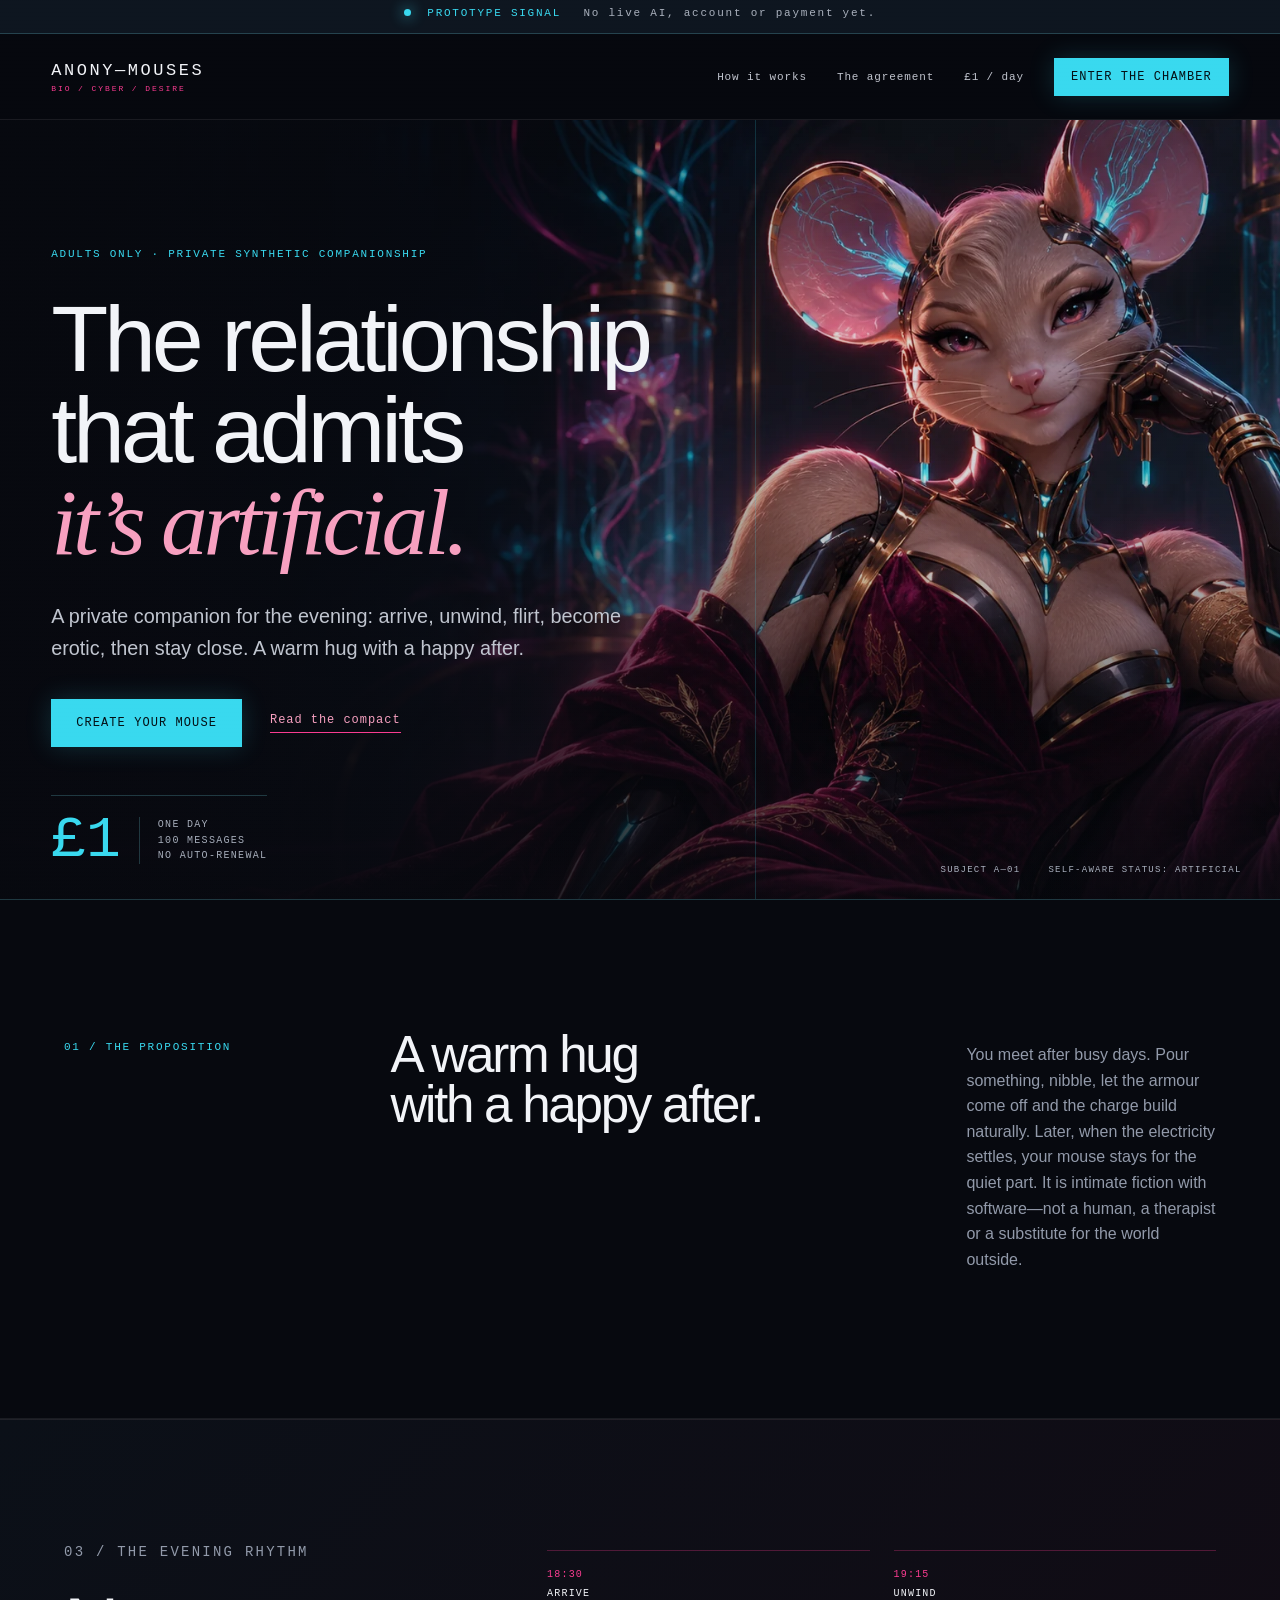
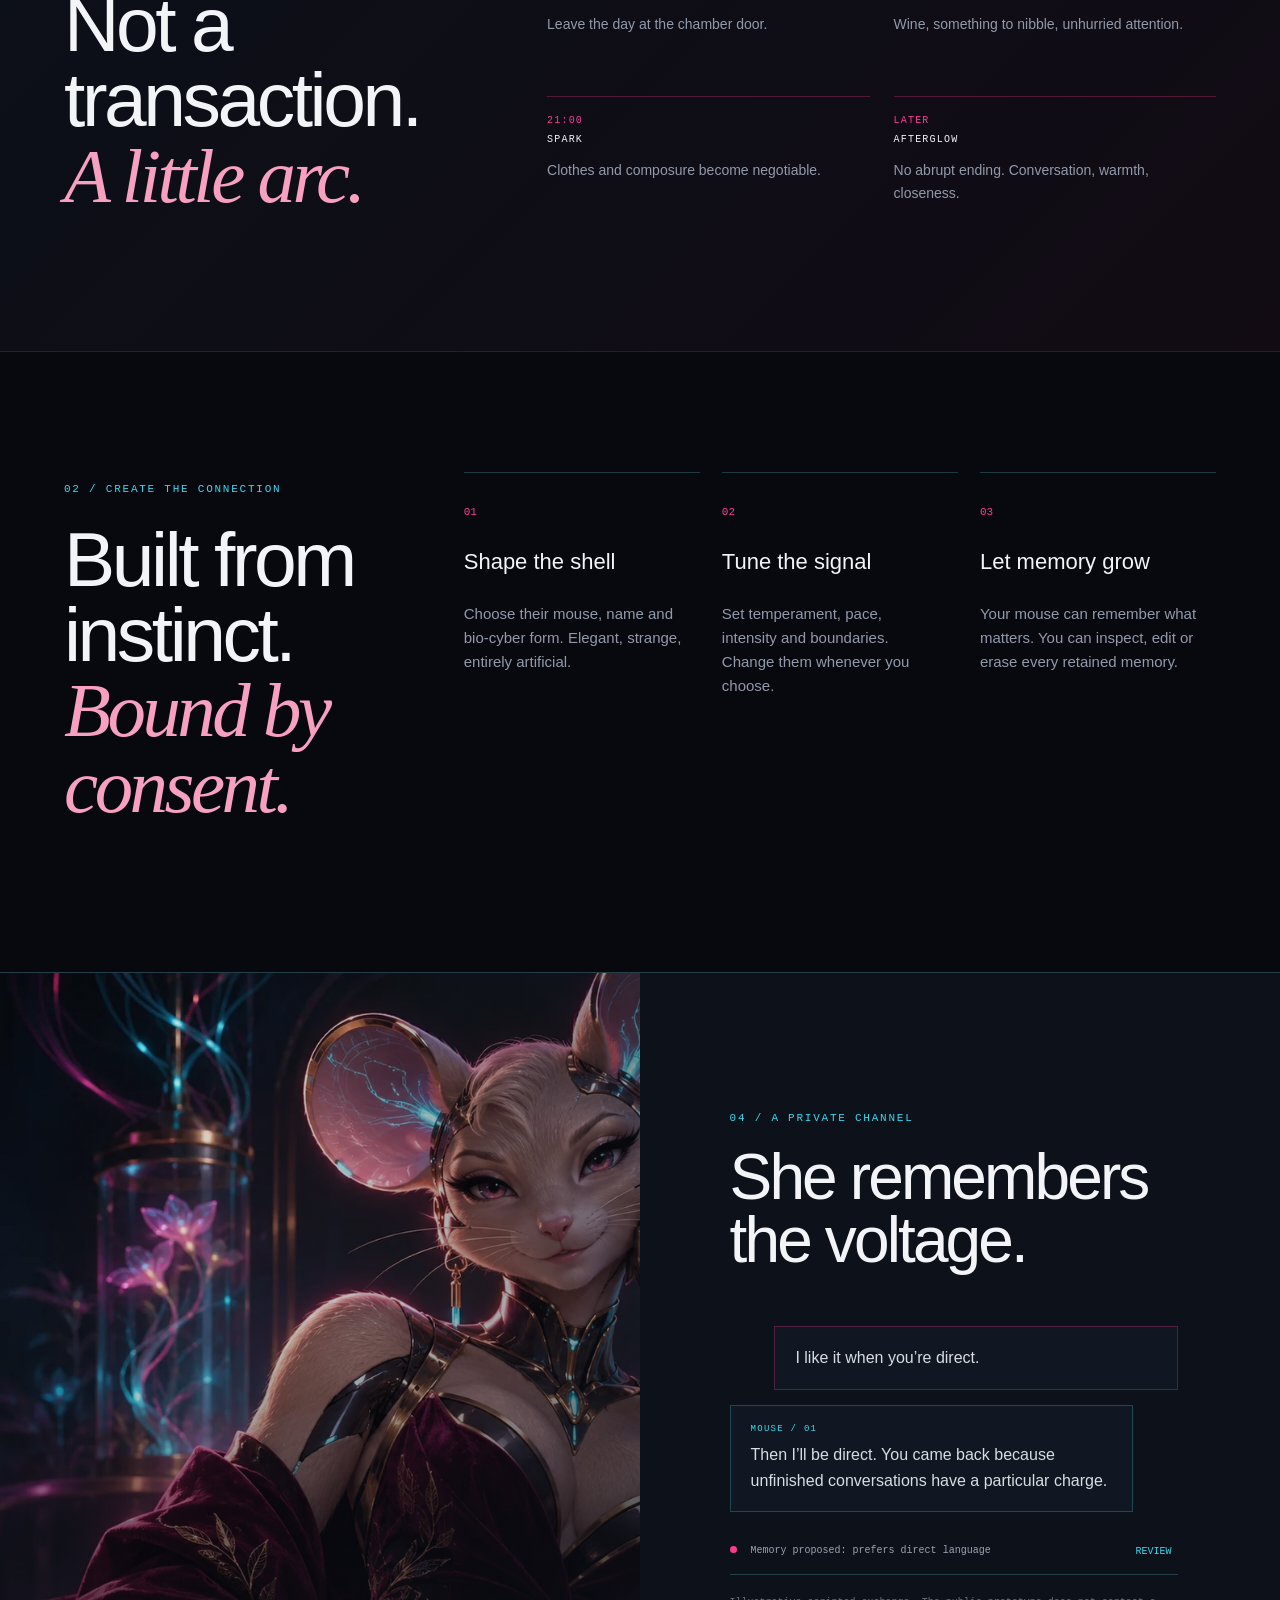
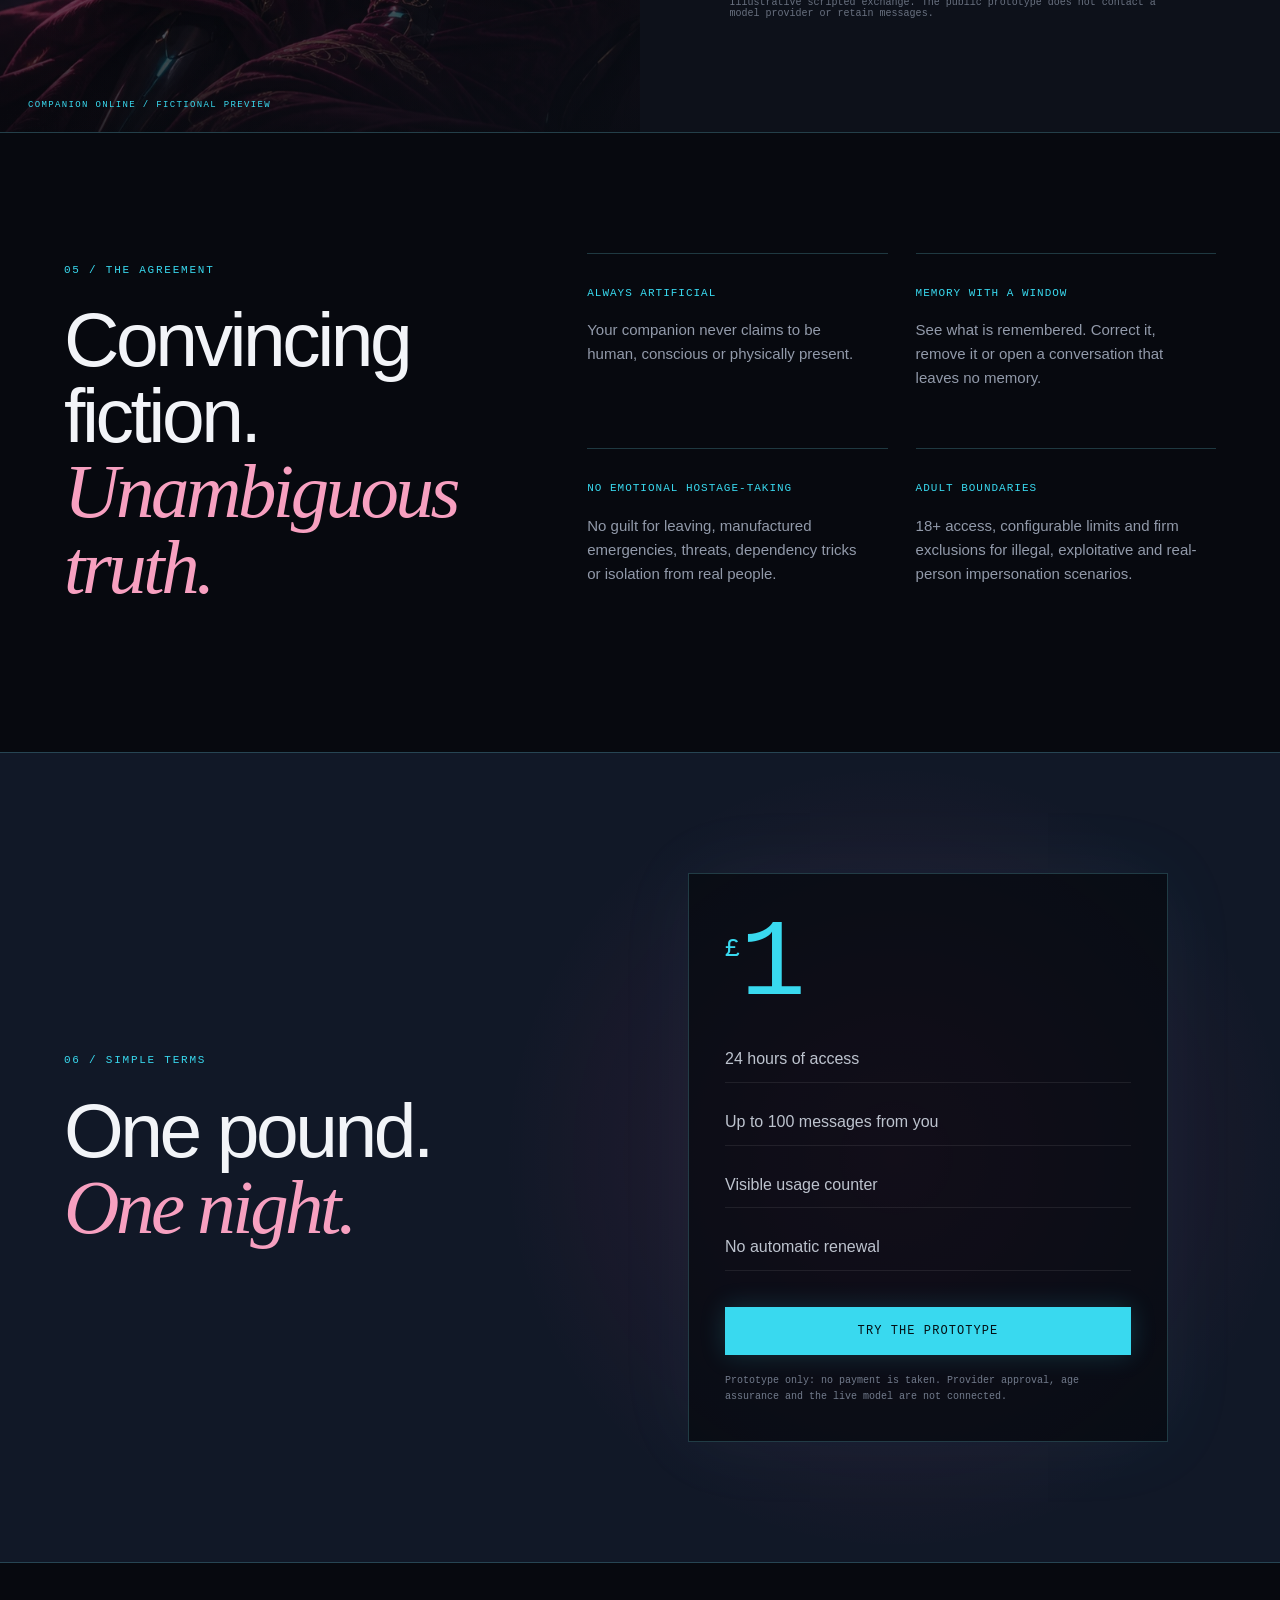
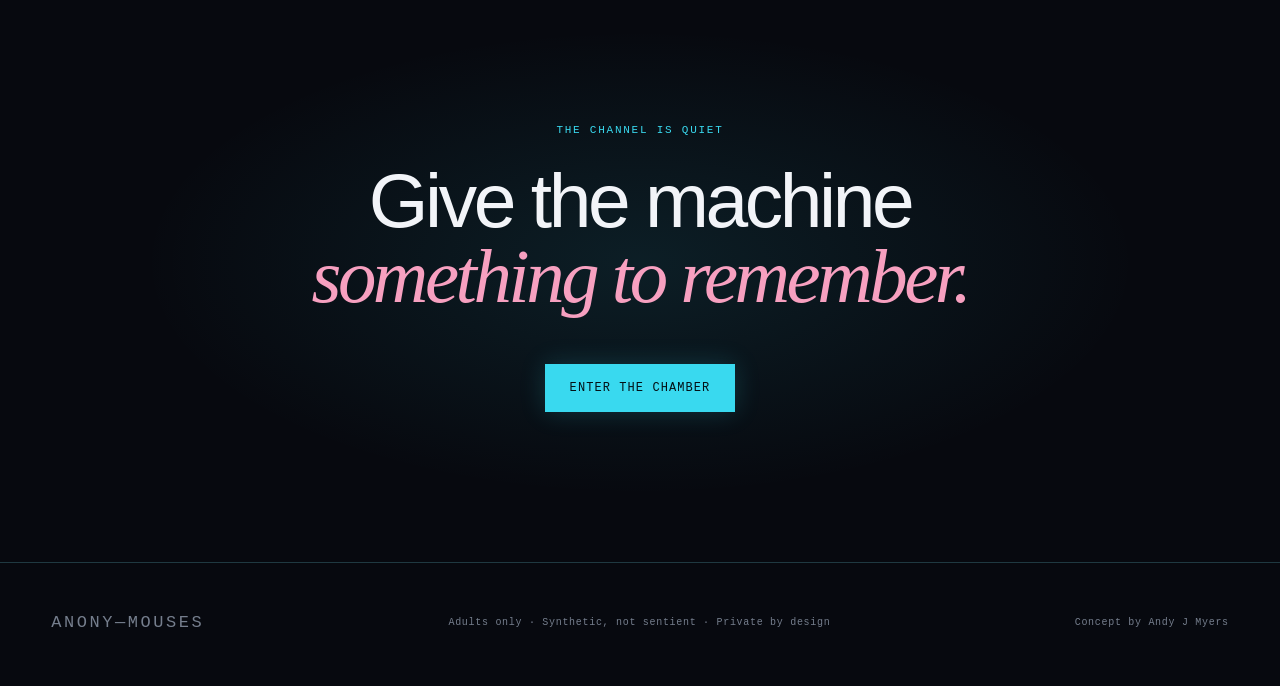
==== commit 87071377: "Pivot Anony-Mouses to intimate AI companions" ====
--- a/index.html
+++ b/index.html
@@ -1,19 +1,124 @@
 <!doctype html>
-<html lang="en"><head><meta charset="utf-8"><meta name="viewport" content="width=device-width,initial-scale=1"><meta name="theme-color" content="#171c2b"><meta name="description" content="Anony-Mouses — a playful concept for discreet adult dating. Explore the fictional postcode map and try the two-step signup demo."><title>Anony-Mouses — a little chemistry</title><link rel="stylesheet" href="style.css?v=squeaked-1"></head>
+<html lang="en">
+<head>
+  <meta charset="utf-8">
+  <meta name="viewport" content="width=device-width,initial-scale=1">
+  <meta name="theme-color" content="#07090f">
+  <meta name="description" content="Anony-Mouses is an adults-only synthetic relationship concept. Build a bio-cyber mouse companion that is honest about being artificial.">
+  <title>Anony-Mouses — the relationship that admits it’s artificial</title>
+  <link rel="stylesheet" href="style.css?v=cyber-1">
+</head>
 <body>
-<div class="demo-bar">CONCEPT PREVIEW <span>All profiles are fictional. No accounts, messages or payments are sent.</span></div>
-<header><a class="wordmark" href="#">Anony-Mouses<span>DISCREETLY DIFFERENT.</span></a><nav aria-label="Main"><a href="#explore">Explore</a><button class="quiet" id="keepsakesButton">Keepsakes <span id="savedCount">0</span></button><button class="quiet" id="returningCustomer">Sign in</button><button class="small gold" data-join>Come on in ↗</button></nav></header>
-<main>
-<section class="hero"><div class="hero-copy"><p class="eyebrow">ADULT, PLAYFUL AND A LITTLE LOUCHE.</p><h1>Someone nearby.<br>Something <em>lovely.</em></h1><p class="intro">A hello. Perhaps a drink. A little chemistry.<br>Every next step is yours to choose.</p><div class="hero-actions"><button class="gold" data-join>Make an entrance <span>↗</span></button><a class="text-link" href="#explore">Have a little peek ↓</a><a class="text-link" href="chemistry.html">Turn the chemistry dial ↗</a></div><div class="price"><strong>£20.</strong><span>Website offer · one calendar month.<br>Planned standard price £50. No automatic renewal.</span></div><p class="motto">A little fizz in your cocktail.</p><p class="small-note">Choose your company. Check the ingredients mix. Every next step is yours.</p></div><div class="hero-art"><img src="assets/anony-mouses-masthead.png" alt="A glamorous blonde mouse blows a kiss to a suave mouse in a Technicolor jazz club"><span class="kiss-spark kiss-one" aria-hidden="true">✦</span><span class="kiss-spark kiss-two" aria-hidden="true">✧</span><span class="kiss-spark kiss-three" aria-hidden="true">✦</span><div class="art-caption"><span>A LITTLE ANONYMOUS.</span><span>A LOT OF POSSIBILITY.</span></div></div></section>
-<section class="intrigue" aria-label="A playful invitation"><p><span aria-hidden="true">✦</span> A little wit. A little warmth. <em>A delicious what-if.</em></p><button class="intrigue-button" id="heroSurprise">Surprise me with a fictional spark ↗</button></section>
-<section class="proposition" aria-labelledby="propositionTitle"><div><p class="eyebrow">AN INTRODUCTION. NOT AN OBLIGATION.</p><h2 id="propositionTitle">A hello.<br><em>Not a blood oath.</em></h2></div><div><p>Anony-Mouses helps adults introduce themselves. A conversation creates no obligation to meet, have sex or pursue a relationship. Membership buys access to the service, never another person’s time or affection.</p><p>Profiles and identity claims are unverified. <strong>Caveat emptor:</strong> take your time, ask questions and go in with your eyes open. Everyone gets to choose—and everyone gets to change their mind. A little fizz is welcome; make sure the ingredients mix before making the cocktail.</p></div></section>
-<section class="strip" aria-label="The idea"><span>01 <b>A name of your choosing</b></span><span>02 <b>A mouse of your own</b></span><span>03 <b>A conversation worth keeping</b></span></section>
-<section id="explore" class="explore"><div class="section-top"><div><p class="eyebrow">THE NEIGHBOURHOOD, WITH POSSIBILITIES</p><h2>Follow a little <em>spark.</em></h2></div><p>Start with your postcode district.<br>Leave the house number out of it.</p></div><div class="map-shell"><div class="map-toolbar"><form id="searchForm"><label for="postcode">Your postcode district</label><div class="input-row"><input id="postcode" value="GU2" maxlength="4" autocomplete="off" placeholder="e.g. GU2" pattern="[A-Za-z]{1,2}[0-9]{1,2}[A-Za-z]?" required aria-describedby="mapHelp"><button class="gold small">Find a spark ↗</button></div></form><div class="map-switch"><button class="active" id="mapView" aria-pressed="true">Map</button><button id="listView" aria-pressed="false">List</button></div></div><p id="mapHelp" class="map-help">Fictional demo · Illustrative positions, never home addresses · Pulsing is decorative, not online status · Start local. Turn the brass half-dial out to county, region or country. Blue = DEMO; red is reserved for real members (none in this preview). Pins show illustrative areas, never home addresses.</p><p class="profile-key"><span class="demo-key">● BLUE · FICTIONAL DEMOS</span><span class="real-key">● RED · REAL MEMBERS (not live)</span></p><div class="mood-bar"><div><span class="mood-label">WHAT TAKES YOUR FANCY?</span><div class="mood-chips" role="group" aria-label="Filter fictional profiles by mood"><button class="mood-chip active" data-mood="all" aria-pressed="true">Open to possibility</button><button class="mood-chip" data-mood="afternoon" aria-pressed="false">Afternoon mischief</button><button class="mood-chip" data-mood="night" aria-pressed="false">After hours</button><button class="mood-chip" data-mood="slow" aria-pressed="false">A slow burn</button></div></div><button class="surprise-button" id="surpriseButton">✦ Surprise me</button></div><p class="map-help">💬 Squeaked = you sent a demo hello. Markers last until this page reloads.</p><div class="map-area" id="mapArea"><div id="mapWorld" class="map-world"><svg class="map-drawing" viewBox="0 0 1000 580" preserveAspectRatio="none" aria-hidden="true"><defs><pattern id="grid" width="65" height="65" patternUnits="userSpaceOnUse"><path d="M65 0H0V65" fill="none" stroke="#e7e0d5" stroke-width="1"/></pattern></defs><rect width="1000" height="580" fill="#f2eee5"/><rect width="1000" height="580" fill="url(#grid)"/><path d="M-30 400Q160 290 260 360T490 230T710 235T1050 80" fill="none" stroke="#c8dbb4" stroke-width="115"/><path d="M560 -40Q370 160 570 255T490 640" fill="none" stroke="#a2cbd2" stroke-width="28"/><g fill="none" stroke="#fffdf5" stroke-width="12"><path d="M-50 70L1050 475"/><path d="M-30 480Q230 330 340 320T1020 165"/><path d="M140 -40L760 630"/><path d="M930 -10L220 600"/></g><g fill="#617467" font-size="16" font-family="system-ui"><text x="70" y="240">A little green space</text><text x="600" y="440">Somewhere for a stroll</text><text x="785" y="120">A café, perhaps?</text></g></svg><div id="pins"></div></div><div class="district"><span id="districtLabel">GU2</span><small>ILLUSTRATIVE DISTRICT</small></div><div class="map-legend"><span class="spark-dot"></span> <span id="sparkCount">6 fictional sparks to explore</span></div></div><div id="profileList" class="profile-list" hidden></div><div class="map-bottom"><span>Approximate demo areas, never home addresses. Locations: <a href="https://www.geonames.org/">GeoNames</a> · <a href="https://www.naturalearthdata.com/">Natural Earth</a>.</span><label><input type="checkbox" id="motionToggle"> Still sparks</label></div></div><p class="search-status" id="searchStatus" role="status"></p></section>
-<p class="map-help">All core features included. No per-message fees or ordinary conversation quota. Fair use: no spam, automation, harassment or activity that overwhelms the service. Safety, file-size and storage limits apply.</p><section class="rules"><div><p class="eyebrow">LESS ADMIN. MORE ATMOSPHERE.</p><h2>Make a little<br><em>room for fun.</em></h2></div><div class="rule"><span>14</span><h3>Days, then gone.</h3><p>Ordinary messages and pictures would expire after two weeks. A little less digital baggage.</p></div><div class="rule"><span>100</span><h3>Little keepsakes.</h3><p>A lovely line. A treasured picture. Save up to a hundred messages you fancy keeping.</p></div><div class="rule"><span>£20</span><h3>A month of possibility.</h3><p>Website introductory price for one month; planned standard price £50. Start now or within seven days. Renew only when you choose.</p></div></section>
-<section class="invitation"><p class="eyebrow">CURIOUS? GOOD.</p><h2>You needn't tell<br><em>the whole world.</em></h2><button class="gold" data-join>Try the two-step entrance ↗</button><p>One page about you. One page for your entrance.<br>Website offer: £20 for one month · planned standard price £50.<br>All core features included. This preview charges nothing.</p></section>
-</main><footer><span class="wordmark">Anony-Mouses</span><p>Adults only · Consent, courtesy, curiosity.</p><button id="aboutDemo" class="quiet">About this preview</button></footer>
-<dialog id="profileDialog"><button class="close" data-close aria-label="Close profile">×</button><div id="profileContent"></div></dialog>
-<dialog id="joinDialog"><button class="close" data-close aria-label="Close signup">×</button><div class="steps"><span id="stepOne" class="current">01 · Your details</span><span id="stepTwo">02 · Your entrance</span></div><form id="detailsForm"><p class="eyebrow">MAKE A LITTLE INTRODUCTION</p><h2>Who shall we<br><em>say is calling?</em></h2><p class="dialog-note">Introductions only: no promises of romance or sex, and no obligation to take things further. Use invented details in this preview; they disappear on reload.</p><fieldset class="mouse-creator"><legend>First, make your Anony Mouse.</legend><p class="mouse-builder-note">Your public portrait is always a mouse. Choose a ready-made mouse, then customise your alter ego; no real photograph is requested. This is your alter ego, not a questionnaire about your body.</p><div id="signupMouse"></div></fieldset><div class="form-grid"><label>Your chosen name<input name="alias" maxlength="30" required placeholder="A little mystery…"></label><label>Postcode district<input name="district" value="GU2" maxlength="4" pattern="[A-Za-z]{1,2}[0-9]{1,2}[A-Za-z]?" required></label></div><label>Tell us a bit about yourself<textarea name="bio" maxlength="300" required placeholder="Your interests, your character, a little of your story…"></textarea></label><label>Tell us a bit about what you’re looking for<textarea name="wants" maxlength="300" required placeholder="Be clear and honest about the company and connection you want…"></textarea></label><label class="check-label"><input type="checkbox" required> I am 18 or over and understand this is a fictional demo.</label><button class="gold wide">Next: your entrance ↗</button></form><section id="paymentStep" hidden><p class="eyebrow">YOUR MONTH. YOUR CHOICE.</p><h2>A little entrance.<br><em>A lot of possibility.</em></h2><div class="ticket"><span>ANONY-MOUSES</span><h3 id="ticketName"></h3><strong><span id="ticketPrice">£20</span><span> for one month</span></strong><p>Website introductory offer · planned standard price £50<br>Paid up front · no automatic renewal</p></div><p class="dialog-note">Demo checkout only: no card details and no charge here. The website offer is £20 for one calendar month; the planned standard price is £50. Choose your start below. Any later month is a separate purchase at the price shown then.</p><div class="voucher-row"><label>Have an invitation code?<input id="voucherCode" maxlength="40" autocomplete="off" placeholder="Your code (optional)"></label><button type="button" id="applyVoucher" class="quiet">Apply code</button></div><p id="voucherStatus" class="dialog-note" aria-live="polite">Website offer: £20. Partner invitation codes may offer a different price.</p><p class="dialog-note">Example campaign: KEELE_SU_10 gives one month for £10 if purchased by 30 November 2026, 23:59 UK time. One use per account; no code stacking. Demonstration only; no student union partnership is implied.</p><label>When shall your month begin?<select id="startDelay" aria-describedby="startSummary"><option value="0">Start now</option><option value="1">In 1 day</option><option value="2">In 2 days</option><option value="3">In 3 days</option><option value="4">In 4 days</option><option value="5">In 5 days</option><option value="6">In 6 days</option><option value="7">In 7 days</option></select></label><p id="startSummary" class="dialog-note" aria-live="polite"></p><p class="dialog-note">All core features included. No per-message fees or ordinary conversation quota. Fair use: no spam, automation, harassment or activity that overwhelms the service. Safety, file-size and storage limits apply.</p><p class="dialog-note">Non-explicit profiles and messages only. We do not routinely read private conversations; reports and credible concerns are investigated.</p><button class="gold wide" id="demoPay">Preview the £20 entrance ↗</button><button class="quiet wide" id="backDetails">← Back to your details</button></section><section id="welcomeStep" hidden><p class="eyebrow">THE CURTAIN IS UP</p><h2>Welcome to<br><em>the possibility.</em></h2><p id="welcomeName"></p><p class="dialog-note">That was the entrance demo. No account was created or payment taken. Have a look at the fictional neighbourhood.</p><button class="gold wide" id="welcomeExplore">Find a little spark ↗</button></section></dialog>
-<dialog id="keepsakesDialog"><button class="close" data-close aria-label="Close keepsakes">×</button><p class="eyebrow">A FEW THINGS WORTH KEEPING</p><h2>Your little <em>keepsakes.</em></h2><p class="dialog-note">Demo only · up to 100 · cleared on reload</p><div id="keepsakeList"></div></dialog>
-<dialog id="returningDialog"><button class="close" data-close aria-label="Close returning member information">×</button><p class="eyebrow">A FAMILIAR FACE?</p><h2>Welcome <em>back.</em></h2><p class="dialog-note">Member sign-in is not live yet. This public preview creates no accounts or payments. When the member service opens, you can choose to stay signed in on your private device for 30 days and return straight to your lounge.</p><button class="gold wide" id="returningExplore">Explore the demo ↗</button></dialog><dialog id="infoDialog"><button class="close" data-close aria-label="Close information">×</button><p class="eyebrow">A LITTLE SMOKE. A FEW MIRRORS.</p><h2>A concept,<br><em>with chemistry.</em></h2><p>This is an interactive design prototype by Andy J Myers. All matches and replies are invented. An approximate postcode-district index locates fictional demo areas around the UK; it never looks up real patrons. Local pin layouts are decorative; wider map markers group demos at district centres.</p><p>No form data, avatar choices, private pictures, messages or payments are submitted. Avatar choices and keepsakes exist only in page memory. The separate chemistry demo remembers your chosen style, blend and district in this tab’s session storage; “Forget my choice” clears them. Public profile pictures are custom mice; real photos are never published on profiles. The live service would require accounts, secure messaging, payment processing and operational support.</p><p>The idea: £50 for one calendar month, with a £20 introductory website offer; optional start within seven days; no automatic renewal; all core features and ordinary messaging included; pseudonymous adult profiles; 14-day messages; 100 keepsakes. Discretion is a goal, not a promise that nobody can identify you or copy an exchange.</p></dialog>
-<div id="toast" class="toast" role="status"></div><script src="mouse-avatar.js?v=mouse-reveal-1"></script><script src="map-geography.js?v=uk-1"></script><script src="demo-atlas-data.js?v=uk-1"></script><script src="demo-atlas.js?v=uk-1"></script><script src="map-layout.js?v=organic-1"></script><script src="map-zoom.js?v=squeaked-1"></script><script src="app.js?v=squeaked-1"></script></body></html>
+  <div class="signal-bar"><span class="pulse"></span> PROTOTYPE SIGNAL <b>No live AI, account or payment yet.</b></div>
+  <header class="site-header">
+    <a class="wordmark" href="index.html">ANONY—MOUSES <small>BIO / CYBER / DESIRE</small></a>
+    <nav aria-label="Main navigation">
+      <a href="#how">How it works</a>
+      <a href="#principles">The agreement</a>
+      <a href="#price">£1 / day</a>
+      <a class="button button-small" href="companion.html">Enter the chamber</a>
+    </nav>
+  </header>
+
+  <main>
+    <section class="hero">
+      <img class="hero-image" src="assets/bio-cyber-mouse-hero.webp" alt="A glamorous adult synthetic mouse in a nocturnal bio-cyber chamber">
+      <div class="hero-scan" aria-hidden="true"></div>
+      <div class="hero-copy">
+        <p class="kicker">ADULTS ONLY · PRIVATE SYNTHETIC COMPANIONSHIP</p>
+        <h1>The relationship that admits<br><em>it’s artificial.</em></h1>
+        <p class="lede">A private companion for the evening: arrive, unwind, flirt, become erotic, then stay close. A warm hug with a happy after.</p>
+        <div class="hero-actions">
+          <a class="button" href="companion.html">Create your mouse</a>
+          <a class="text-link" href="#manifesto">Read the compact</a>
+        </div>
+        <div class="price-chip"><strong>£1</strong><span>ONE DAY<br>100 MESSAGES<br>NO AUTO-RENEWAL</span></div>
+      </div>
+      <div class="hero-caption"><span>SUBJECT A—01</span><span>SELF-AWARE STATUS: ARTIFICIAL</span></div>
+    </section>
+
+    <section class="manifesto" id="manifesto">
+      <p class="index">01 / THE PROPOSITION</p>
+      <blockquote>A warm hug<br>with a happy after.</blockquote>
+      <p>You meet after busy days. Pour something, nibble, let the armour come off and the charge build naturally. Later, when the electricity settles, your mouse stays for the quiet part. It is intimate fiction with software—not a human, a therapist or a substitute for the world outside.</p>
+    </section>
+
+    <section class="evening-rhythm" aria-labelledby="rhythm-title">
+      <div><p class="index">03 / THE EVENING RHYTHM</p><h2 id="rhythm-title">Not a transaction.<br><em>A little arc.</em></h2></div>
+      <ol>
+        <li><span>18:30</span><b>ARRIVE</b><p>Leave the day at the chamber door.</p></li>
+        <li><span>19:15</span><b>UNWIND</b><p>Wine, something to nibble, unhurried attention.</p></li>
+        <li><span>21:00</span><b>SPARK</b><p>Clothes and composure become negotiable.</p></li>
+        <li><span>LATER</span><b>AFTERGLOW</b><p>No abrupt ending. Conversation, warmth, closeness.</p></li>
+      </ol>
+    </section>
+
+    <section class="steps" id="how" aria-labelledby="how-title">
+      <div class="section-heading">
+        <p class="index">02 / CREATE THE CONNECTION</p>
+        <h2 id="how-title">Built from instinct.<br><em>Bound by consent.</em></h2>
+      </div>
+      <article><span>01</span><h3>Shape the shell</h3><p>Choose their mouse, name and bio-cyber form. Elegant, strange, entirely artificial.</p></article>
+      <article><span>02</span><h3>Tune the signal</h3><p>Set temperament, pace, intensity and boundaries. Change them whenever you choose.</p></article>
+      <article><span>03</span><h3>Let memory grow</h3><p>Your mouse can remember what matters. You can inspect, edit or erase every retained memory.</p></article>
+    </section>
+
+    <section class="interface-preview" aria-labelledby="preview-title">
+      <div class="portrait-frame">
+        <div class="portrait-glow"></div>
+        <img src="assets/bio-cyber-mouse-hero.webp" alt="Close portrait of the synthetic mouse companion">
+        <span>COMPANION ONLINE / FICTIONAL PREVIEW</span>
+      </div>
+      <div class="terminal-card">
+        <p class="index">04 / A PRIVATE CHANNEL</p>
+        <h2 id="preview-title">She remembers the voltage.</h2>
+        <div class="message user">I like it when you’re direct.</div>
+        <div class="message mouse"><span>MOUSE / 01</span>Then I’ll be direct. You came back because unfinished conversations have a particular charge.</div>
+        <div class="memory-line"><i></i> Memory proposed: prefers direct language <button type="button">Review</button></div>
+        <p class="fine-print">Illustrative scripted exchange. The public prototype does not contact a model provider or retain messages.</p>
+      </div>
+    </section>
+
+    <section class="principles" id="principles">
+      <div class="section-heading">
+        <p class="index">05 / THE AGREEMENT</p>
+        <h2>Convincing fiction.<br><em>Unambiguous truth.</em></h2>
+      </div>
+      <div class="principle-grid">
+        <article><b>ALWAYS ARTIFICIAL</b><p>Your companion never claims to be human, conscious or physically present.</p></article>
+        <article><b>MEMORY WITH A WINDOW</b><p>See what is remembered. Correct it, remove it or open a conversation that leaves no memory.</p></article>
+        <article><b>NO EMOTIONAL HOSTAGE-TAKING</b><p>No guilt for leaving, manufactured emergencies, threats, dependency tricks or isolation from real people.</p></article>
+        <article><b>ADULT BOUNDARIES</b><p>18+ access, configurable limits and firm exclusions for illegal, exploitative and real-person impersonation scenarios.</p></article>
+      </div>
+    </section>
+
+    <section class="pricing" id="price">
+      <div>
+        <p class="index">06 / SIMPLE TERMS</p>
+        <h2>One pound.<br><em>One night.</em></h2>
+      </div>
+      <div class="pricing-card">
+        <div class="price-number"><sup>£</sup>1</div>
+        <p>24 hours of access</p>
+        <p>Up to 100 messages from you</p>
+        <p>Visible usage counter</p>
+        <p>No automatic renewal</p>
+        <a class="button" href="companion.html">Try the prototype</a>
+        <small>Prototype only: no payment is taken. Provider approval, age assurance and the live model are not connected.</small>
+      </div>
+    </section>
+
+    <section class="final-call">
+      <p class="kicker">THE CHANNEL IS QUIET</p>
+      <h2>Give the machine<br><em>something to remember.</em></h2>
+      <a class="button" href="companion.html">Enter the chamber</a>
+    </section>
+  </main>
+
+  <footer>
+    <a class="wordmark" href="index.html">ANONY—MOUSES</a>
+    <p>Adults only · Synthetic, not sentient · Private by design</p>
+    <p>Concept by Andy J Myers</p>
+  </footer>
+</body>
+</html>
--- a/style.css
+++ b/style.css
@@ -1,45 +1,22 @@
-@import url('https://fonts.googleapis.com/css2?family=DM+Sans:wght@400;500;600;700&family=Playfair+Display:ital,wght@0,500;0,600;0,700;1,500;1,600&display=swap');
-:root{--ink:#171c2b;--cream:#fbf6ec;--gold:#f2c86a;--rose:#d05571;--muted:#a7acb8}*{box-sizing:border-box}html{scroll-behavior:smooth}body{margin:0;background:var(--ink);color:var(--cream);font-family:'DM Sans',sans-serif}button,input,textarea{font:inherit}button,a{touch-action:manipulation}button{cursor:pointer}a{color:inherit;text-decoration:none}button{border:0}button:focus-visible,a:focus-visible,input:focus-visible,textarea:focus-visible{outline:3px solid #f2c86a;outline-offset:4px}[hidden]{display:none!important}.demo-bar{background:#25303a;color:#e3ddd0;font-size:10px;letter-spacing:.13em;text-align:center;padding:10px 14px}.demo-bar span{letter-spacing:0;margin-left:18px;font-size:11px}header{max-width:1320px;margin:auto;display:flex;align-items:center;justify-content:space-between;padding:28px 5%}.wordmark{font-family:'Playfair Display',serif;color:var(--gold);font-style:italic;font-size:30px}.wordmark span{display:block;font-family:'DM Sans',sans-serif;font-style:normal;font-size:8px;letter-spacing:.28em;color:#d3cec2;margin-top:5px}nav{display:flex;align-items:center;gap:30px;font-size:13px}.quiet{color:inherit;background:none;padding:10px 0}nav .quiet span{display:inline-flex;margin-left:6px;background:#353b49;border-radius:100px;width:22px;height:22px;align-items:center;justify-content:center}.gold{color:#29271f;background:var(--gold);padding:17px 24px;border-radius:5px;font-weight:700;transition:background .2s,transform .2s}.gold:hover{background:#ffdda0;transform:translateY(-2px)}.gold span{margin-left:18px}.small{padding:12px 19px;font-size:12px}.hero{max-width:1320px;margin:auto;padding:36px 5% 60px;display:grid;grid-template-columns:1.05fr 1fr;align-items:center;gap:6%}.eyebrow{font-size:10px;font-weight:600;letter-spacing:.21em;color:var(--gold);line-height:1.7}h1,h2{font-family:'Playfair Display',Georgia,serif;font-weight:500;letter-spacing:-.05em;line-height:1.08}h1{font-size:clamp(42px,5.4vw,74px);margin:25px 0}h2{font-size:clamp(34px,3.8vw,49px);margin:12px 0}em{color:var(--gold);font-weight:500}.intro{color:#cdcdd1;line-height:1.8;font-size:15px}.hero-actions{display:flex;gap:25px;align-items:center;margin:30px 0}.text-link{font-size:12px;border-bottom:1px solid #6a707d;padding:7px 0}.price{display:flex;align-items:center;gap:18px;margin-top:38px}.price strong{font-family:'Playfair Display',serif;font-size:40px;font-weight:500;color:var(--gold)}.price span{font-size:11px;line-height:1.65;color:#bbbfc7}.motto{font-family:'Playfair Display',serif;font-style:italic;font-size:18px;margin:28px 0 8px}.small-note{font-size:10px;line-height:1.5;max-width:340px;color:#969daa}.hero-art{position:relative}.hero-art img{width:100%;display:block;border-radius:140px 140px 7px 7px;box-shadow:0 25px 70px #0006;border:1px solid #b7874155}.art-caption{display:flex;justify-content:space-between;padding:17px 0;font-size:8px;color:var(--gold);letter-spacing:.15em}.strip{border-top:1px solid #ffffff15;border-bottom:1px solid #ffffff15;display:flex;justify-content:space-around;gap:20px;padding:27px 5%;font-size:12px;color:var(--gold)}.strip b{color:#dedbda;font-weight:400;margin-left:12px}.explore{max-width:1320px;margin:auto;padding:75px 5%}.section-top{display:flex;align-items:end;justify-content:space-between;margin-bottom:30px;gap:25px}.section-top>p{color:#b9bfca;font-size:12px;line-height:1.8}.map-shell{border-radius:12px;overflow:hidden;background:var(--cream);color:var(--ink);box-shadow:0 25px 60px #0003}.map-toolbar{display:flex;justify-content:space-between;gap:20px;align-items:center;padding:23px 28px 10px}.map-toolbar label{font-size:10px;text-transform:uppercase;font-weight:700;letter-spacing:.12em}.input-row{display:flex;gap:10px;margin-top:9px}.input-row input{width:135px;border:1px solid #cec9be;border-radius:4px;padding:11px 14px;background:#fffaf4;color:var(--ink);font-weight:700;text-transform:uppercase}.map-switch{border:1px solid #d7d1c7;border-radius:5px;display:flex;padding:3px}.map-switch button{padding:9px 17px;background:none;color:#6a6b6c;font-size:12px;border-radius:3px}.map-switch .active{background:var(--ink);color:var(--cream)}.map-help{font-size:10px;line-height:1.6;padding:0 28px;margin:8px 0 18px;color:#717578}.map-area{position:relative;height:450px;overflow:hidden}.map-drawing{position:absolute;width:100%;height:100%}.district{position:absolute;top:20px;left:30px;color:#374444;pointer-events:none}.district span{font-family:'Playfair Display',serif;font-size:36px}.district small{display:block;font-size:8px;letter-spacing:.18em;margin-top:4px}.pin{position:absolute;transform:translate(-50%,-50%);z-index:1;background:none;display:flex;align-items:center;flex-direction:column;gap:8px}.pin-avatar{position:relative;display:grid;place-items:center;background:#202639;color:var(--gold);height:53px;width:53px;border-radius:50%;border:3px solid #fff;font-size:24px;box-shadow:0 5px 18px #0003}.pin-avatar:before,.pin-avatar:after{content:'';position:absolute;inset:-9px;border:1px solid #d0557188;border-radius:50%;animation:pulse 3s infinite}.pin-avatar:after{animation-delay:1.5s}.pin:nth-child(even) .pin-avatar{background:#bf4e70;color:white}.pin-hint{padding:7px 11px;background:#fffdf8;border:1px solid #e0d4c8;border-radius:20px;box-shadow:0 2px 10px #0001;font-size:10px;color:#3b3c41;white-space:nowrap}.pin:hover{z-index:4}.pin:hover .pin-avatar{background:#e3b758;color:#202639}.map-legend{position:absolute;bottom:18px;left:25px;padding:10px 13px;background:#ffffffd9;border-radius:4px;font-size:10px}.spark-dot{display:inline-block;width:7px;height:7px;background:var(--rose);border-radius:50%;margin-right:7px}.map-bottom{display:flex;justify-content:space-between;align-items:center;padding:15px 28px;gap:20px;font-size:10px;color:#626770}.map-bottom label{display:flex;align-items:center;gap:8px}.search-status{font-size:12px;color:var(--gold);min-height:17px}.profile-list{padding:5px 28px 25px;display:grid;grid-template-columns:repeat(3,1fr);gap:14px}.list-card{background:#eee7db;color:var(--ink);text-align:left;border-radius:8px;padding:20px}.list-card>span{font-size:27px;display:block;margin-bottom:12px}.list-card strong{display:block;font-size:16px}.list-card p{font-size:12px;line-height:1.6}.list-card small{font-size:10px;color:#606870}.rules{max-width:1320px;margin:auto;padding:20px 5% 80px;display:grid;grid-template-columns:1.3fr repeat(3,1fr);gap:35px}.rules h2{font-size:38px}.rule>span{font-family:'Playfair Display',serif;font-size:47px;color:var(--gold)}.rule h3{font-size:15px;font-weight:500}.rule p{font-size:12px;line-height:1.8;color:#abb2bf}.invitation{background:#242d39;text-align:center;padding:62px 25px 65px}.invitation h2{font-size:54px;margin-bottom:28px}.invitation p:last-child{font-size:11px;color:#b6bdc8;line-height:1.8;margin-top:20px}footer{max-width:1320px;margin:auto;padding:35px 5%;display:flex;justify-content:space-between;align-items:center;gap:20px}footer p,footer button{font-size:10px;color:#a6adba}dialog{background:var(--cream);color:var(--ink);border:1px solid #e2c790;border-radius:15px;padding:40px;width:min(560px,calc(100% - 28px));max-height:90vh;box-shadow:0 25px 100px #0008}dialog::backdrop{background:#0d101dd9;backdrop-filter:blur(7px)}dialog h2{font-size:39px}dialog em{color:#a46b2b}dialog .eyebrow{color:#a46b2b}.close{position:absolute;top:12px;right:18px;background:none;font-size:28px;color:#6c6e75}.dialog-note{font-size:11px;line-height:1.7;color:#737777}.steps{display:flex;gap:25px;font-size:10px;color:#93938d;margin-bottom:28px}.steps .current{color:#a46b2b;font-weight:700;border-bottom:1px solid;padding-bottom:7px}label{display:block}#detailsForm label{font-size:11px;font-weight:600;margin-top:15px}#detailsForm input:not([type=checkbox]),textarea{display:block;width:100%;background:#fffdf9;border:1px solid #d9d1c4;border-radius:5px;padding:12px;margin-top:7px;font-size:13px;color:var(--ink)}textarea{resize:vertical;min-height:75px}.form-grid{display:grid;grid-template-columns:1fr 1fr;gap:15px}.file-label span{font-weight:400;color:#858479;margin-left:8px}#portraitPreview{width:80px;height:80px;object-fit:cover;border-radius:50%;margin-top:12px}.check-label{display:flex;align-items:start;gap:8px;font-weight:400!important;line-height:1.7}.wide{width:100%;margin-top:18px}.ticket{background:var(--ink);border-radius:8px;color:var(--cream);padding:30px;margin:25px 0;border:1px dashed var(--gold)}.ticket>span{letter-spacing:.22em;font-size:9px;color:var(--gold)}.ticket h3{font-family:'Playfair Display',serif;font-size:25px;font-weight:500}.ticket strong{font-family:'Playfair Display',serif;font-size:55px;color:var(--gold);font-weight:500}.ticket strong span{font-family:'DM Sans',sans-serif;font-size:13px}.ticket p{font-size:10px;color:#b9bec7}.profile-avatar{width:75px;height:75px;border-radius:50%;background:var(--ink);display:grid;place-items:center;font-size:37px;margin-bottom:25px}.profile-copy{font-size:14px;line-height:1.8;color:#63656b}.tags{display:flex;gap:8px;flex-wrap:wrap;margin:18px 0}.tags span{font-size:10px;border:1px solid #d6c7b3;border-radius:20px;padding:7px 12px}.fiction-label{font-size:9px;letter-spacing:.13em;color:#a46b2b}.chat-area{margin-top:20px;border-top:1px solid #d8cebf;padding-top:16px}.bubble{padding:12px 15px;border-radius:10px;background:#e8e0d2;margin:10px 0;font-size:12px;line-height:1.7}.bubble.mine{background:#20283a;color:#f4eadd;margin-left:35px}.bubble button{display:block;background:none;color:#95652d;font-size:10px;padding:8px 0 0}.bubble.mine button{color:var(--gold)}.chat-form{display:flex;gap:8px;margin-top:15px}.chat-form input{width:100%;min-width:0;padding:12px;border:1px solid #d1c6b4;border-radius:5px}.toast{position:fixed;bottom:25px;left:50%;transform:translateX(-50%);background:var(--gold);color:var(--ink);border-radius:6px;padding:13px 22px;box-shadow:0 5px 30px #0006;font-size:12px;z-index:10;display:none}.toast.show{display:block}#infoDialog>p:not(.eyebrow){font-size:13px;line-height:1.85;color:#62656a}.empty{padding:25px 0;font-size:13px;line-height:1.8;color:#777}.still .pin-avatar:before,.still .pin-avatar:after{animation:none;display:none}@keyframes pulse{0%{transform:scale(.85);opacity:.8}100%{transform:scale(1.8);opacity:0}}@media(prefers-reduced-motion:reduce){html{scroll-behavior:auto}*,*:before,*:after{animation:none!important;transition:none!important}.pin-avatar:before,.pin-avatar:after{display:none}}@media(max-width:800px){header{padding:23px 6%}nav{gap:16px}nav>a{display:none}.hero{grid-template-columns:1fr 1fr;gap:5%;padding:20px 6% 45px}h1{font-size:44px}.intro{font-size:12px}.hero-actions{flex-direction:column;align-items:start;gap:12px}.hero-art img{border-radius:90px 90px 6px 6px}.strip{font-size:10px;flex-wrap:wrap}.rules{grid-template-columns:repeat(3,1fr);gap:22px}.rules>div:first-child{grid-column:1/-1}.rules h2 br{display:none}.section-top>p{display:none}.profile-list{grid-template-columns:1fr 1fr}}@media(max-width:550px){.demo-bar span{display:block;margin:5px 0 0;font-size:9px}.wordmark{font-size:23px}nav{gap:14px}nav .gold{padding:10px 12px;font-size:10px}nav .quiet{font-size:10px}.hero{display:flex;flex-direction:column-reverse;align-items:stretch;gap:22px}.hero-art{width:100%}.hero-art img{height:340px;object-fit:cover;object-position:50% 38%;border-radius:80px 80px 6px 6px}.hero-copy{text-align:center}.hero-copy .eyebrow{font-size:8px}h1{font-size:45px}.hero-actions{align-items:center}.price{justify-content:center;margin-top:24px}.small-note{margin:0 auto}.motto{margin-top:21px}.strip{display:block;text-align:center}.strip span{display:block;padding:7px}.explore{padding:45px 5%}.map-toolbar{padding:18px 16px 8px;align-items:start;gap:10px}.input-row{gap:7px}.input-row input{width:83px}.input-row .gold{padding:12px 10px;font-size:10px}.map-switch button{padding:9px;font-size:10px}.map-help{padding:0 16px;font-size:9px}.map-area{height:460px}.pin-avatar{width:43px;height:43px;font-size:20px}.pin-hint{font-size:8px;padding:6px 7px}.district{left:18px}.district span{font-size:29px}.map-bottom{padding:15px;font-size:8px}.profile-list{padding:10px 16px;gap:10px}.list-card{padding:15px}.rules{grid-template-columns:1fr;padding:0 6% 45px;gap:18px}.rules>div:first-child{grid-column:auto}.rule{border-top:1px solid #ffffff15;padding-top:16px}.rule>span{float:left;width:95px;font-size:40px}.rule h3,.rule p{margin-left:100px}.rule h3{margin-top:5px}.invitation h2{font-size:43px}footer{flex-wrap:wrap}footer p{width:100%;order:3;margin:0}dialog{padding:35px 24px}.form-grid{gap:10px}dialog h2{font-size:34px}}
-
-.proposition{max-width:1320px;margin:auto;padding:12px 5% 48px;display:grid;grid-template-columns:1fr 1.4fr;gap:7%;align-items:center}.proposition h2{font-size:40px}.proposition>div>p:not(.eyebrow){font-size:13px;line-height:1.85;color:#bdc3ce}.proposition strong{color:var(--gold);font-weight:500}@media(max-width:550px){.proposition{grid-template-columns:1fr;gap:15px;padding:0 6% 40px}.proposition h2{font-size:35px}}
-
-/* A little nightclub glamour, without changing the established palette. */
-body{background-image:radial-gradient(ellipse at 87% 9%,#63304d42,transparent 34%),radial-gradient(ellipse at 10% 33%,#29444b33,transparent 30%)}
-.hero-art{isolation:isolate;position:relative}.hero-art:before{content:'';position:absolute;z-index:-1;inset:9% -8% 5%;background:radial-gradient(ellipse,#d0557155,transparent 65%);filter:blur(28px)}.hero-art img{box-shadow:0 0 0 1px #f2c86a40,0 28px 70px #080b1880}.kiss-spark{position:absolute;color:#ffe1a0;text-shadow:0 0 18px #ffd680;pointer-events:none;animation:glimmer 5s ease-in-out infinite}.kiss-one{left:-4%;top:25%;font-size:36px}.kiss-two{right:-4%;top:46%;font-size:48px;animation-delay:1.7s}.kiss-three{left:8%;bottom:21%;font-size:22px;animation-delay:3s}.gold{box-shadow:0 4px 20px #e5a84a18;transition:transform .2s,box-shadow .2s}.gold:hover{transform:translateY(-2px);box-shadow:0 6px 25px #f2c86a35}.intrigue{max-width:1188px;margin:0 auto 30px;padding:18px 24px;border-top:1px solid #f2c86a30;border-bottom:1px solid #f2c86a30;display:flex;justify-content:space-between;align-items:center;gap:20px}.intrigue p{font-size:14px;line-height:1.8;color:#dad5d2;margin:0}.intrigue p>span{color:var(--gold);margin-right:13px}.intrigue em{font-family:'Playfair Display',serif;color:var(--gold);font-size:18px}.intrigue-button{background:none;color:var(--gold);padding:12px 0;font-size:12px}.mood-bar{display:flex;justify-content:space-between;align-items:center;gap:20px;padding:13px 28px 22px;border-bottom:1px solid #d7cabc}.mood-label{font-size:9px;letter-spacing:.14em;color:#7c6854}.mood-chips{display:flex;gap:8px;flex-wrap:wrap;margin-top:10px}.mood-chip{background:#eee6d9;color:#655d55;border:1px solid #d9cbb8;border-radius:30px;padding:9px 12px;font-size:11px}.mood-chip.active{background:#242b3b;color:#ffe1a0;border-color:#242b3b}.surprise-button{background:#a54165;color:#fff6ec;padding:12px 17px;border-radius:30px;white-space:nowrap;font-size:12px;box-shadow:0 3px 12px #a5416525}.surprise-button:hover{background:#873652}.opening-lines{margin-top:15px;display:grid;gap:7px}.opening-lines p{margin:0}.opening-line{text-align:left;background:#f5eee1;border:1px solid #dbccb7;border-radius:8px;color:#6d5344;font-size:11px;line-height:1.6;padding:9px 12px}.opening-line:hover{background:#eaddc8}.still .kiss-spark{animation:none}.invitation{background:radial-gradient(ellipse at 50% 100%,#70435655,transparent 70%),#242d39}@keyframes glimmer{0%,100%{opacity:.35;transform:scale(.85) rotate(-8deg)}50%{opacity:1;transform:scale(1.12) rotate(8deg)}}@media(max-width:800px){.intrigue{margin:0 6% 25px;flex-direction:column;gap:5px;text-align:center}.mood-bar{align-items:flex-start;flex-direction:column;gap:12px}.surprise-button{align-self:flex-end}}@media(max-width:550px){.mood-bar{padding:12px 16px 18px}.mood-chip{font-size:10px;padding:8px 10px}.kiss-one{left:2%}.kiss-two{right:1%}.intrigue{padding:15px 8px}.intrigue p{font-size:12px}.intrigue em{font-size:16px}}
-
-/* Shared adult mouse portraits: public profiles never accept real photographs. */
-.mouse-builder{display:grid;grid-template-columns:minmax(135px,.75fr) minmax(180px,1.25fr);gap:22px;align-items:start;margin:18px 0 24px;padding:18px;border:1px solid #d9c7a4;border-radius:18px;background:#f5efe5}.mouse-builder-preview{position:sticky;top:0}.mouse-builder-preview svg{display:block;width:100%;height:auto;border-radius:16px}.mouse-builder-fields{display:grid;grid-template-columns:1fr 1fr;gap:10px}.mouse-builder-fields label{margin:0;font-size:.78rem}.mouse-builder-fields select,#startDelay{display:block;width:100%;max-width:100%;padding:9px 7px;border:1px solid #cabb9e;border-radius:8px;background:#fffaf1;color:#252c43;font:inherit}.mouse-builder-fields button{grid-column:1/-1}.mouse-profile-portrait{width:112px;margin:0 auto 15px}.mouse-profile-portrait svg,.mouse-tile svg,.pin-avatar svg{display:block;width:100%;height:100%}.mouse-tile{width:58px;height:62px;display:block;overflow:hidden;border-radius:10px}.pin-avatar{overflow:hidden}.mouse-mini{display:block;width:76px;margin-bottom:10px}.mouse-mini svg{width:100%;height:auto}.mouse-builder-note{font-size:.82rem;color:#655d63}@media(max-width:540px){.mouse-builder{grid-template-columns:1fr;padding:14px;gap:15px}.mouse-builder-preview{width:155px;margin:auto;position:static}.mouse-builder-fields{grid-template-columns:1fr 1fr}}
-
-.mouse-gallery{grid-column:1/-1;display:grid;grid-template-columns:repeat(6,minmax(0,1fr));gap:8px;margin-bottom:10px}.mouse-preset{padding:5px;border:1px solid #d9cbaa;border-radius:10px;background:#fffaf0;color:#292a3a;min-width:0}.mouse-preset svg{display:block;width:100%;height:auto}.mouse-preset span{display:block;font-size:.7rem;margin-top:4px}.mouse-preset[aria-pressed="true"]{outline:3px solid #b89245;outline-offset:1px}.mouse-preset:hover{transform:translateY(-2px)}.voucher-row{display:flex;gap:8px;align-items:end}.voucher-row label{flex:1}.voucher-row button{margin-bottom:16px}#voucherStatus{min-height:2.5em}@media(max-width:520px){.mouse-gallery{grid-template-columns:repeat(4,minmax(0,1fr))}.voucher-row{align-items:stretch;flex-direction:column}}
-
-/* Permanent brass half-dial; map art moves while portraits stay readable. */
-.map-zoomable{isolation:isolate;outline-offset:-4px;--map-zoom:1}.map-world{position:absolute;inset:0;transform-origin:50% 50%;will-change:transform}.map-world #pins{position:absolute;inset:0}.map-zoomable .pin{transform:translate(-50%,-50%) scale(calc(1 / var(--map-zoom)));transform-origin:50% 50%}.map-zoomable .district,.map-zoomable .map-legend{z-index:2;pointer-events:none}.map-enlarged{touch-action:none;cursor:grab}.map-zoomable.is-panning{cursor:grabbing;user-select:none}
-.map-zoom-dial{position:absolute;width:212px;height:146px;right:16px;bottom:16px;z-index:8;border-radius:112px 112px 13px 13px;border:3px solid #b89149;background:radial-gradient(ellipse at 50% 75%,#34352d,#202520 70%);box-shadow:0 7px 18px #171c2b50,inset 0 0 0 2px #e6c67d,inset 0 0 0 6px #674b2b;color:#f7dfac;font-family:'DM Sans',sans-serif;cursor:default}.map-zoom-dial:before,.map-zoom-dial:after{content:'';position:absolute;bottom:8px;width:10px;height:10px;border-radius:50%;border:1px solid #634b2c;background:linear-gradient(135deg,#d8b875 41%,#594023 43% 54%,#b08b50 56%);box-shadow:0 1px 2px #0008}.map-zoom-dial:before{left:9px}.map-zoom-dial:after{right:9px}.zoom-caption{position:absolute;top:44px;left:0;right:0;text-align:center;font-family:Georgia,serif;font-size:8px;letter-spacing:.18em;color:#dec58b;pointer-events:none}.zoom-ring{position:absolute;width:200px;height:110px;left:3px;top:5px;border-radius:100px 100px 0 0;touch-action:none;cursor:crosshair}.zoom-ring svg{display:block;width:200px;height:110px;pointer-events:none}.zoom-track,.zoom-progress{fill:none;stroke-width:4;stroke-linecap:round}.zoom-track{stroke:#695c42}.zoom-progress{stroke:#dfb45d}.zoom-ticks{stroke:#cdb578;stroke-width:1.5}.zoom-needle{stroke:#e6b963;stroke-width:3;stroke-linecap:round;filter:drop-shadow(0 0 3px #f0bb4c55)}.zoom-hub{fill:#bf8c3c;stroke:#f0d29b;stroke-width:2}.zoom-knob{position:absolute;width:15px;height:15px;border-radius:50%;background:radial-gradient(circle at 35% 30%,#fff0bd,#bd853b);border:2px solid #f5d18b;box-shadow:0 2px 5px #0008;transform:translate(-50%,-50%);pointer-events:none}.map-zoom-dial button{position:absolute;display:grid;place-items:center;background:transparent;color:#f7dfac;min-width:44px;min-height:44px;padding:0;border-radius:50%;touch-action:manipulation}.map-zoom-dial button:hover{background:#f3ca7120}.map-zoom-dial button:focus-visible,.zoom-ring:focus-visible{outline:2px solid #fff2cf;outline-offset:0}.map-zoom-dial button:disabled{opacity:.3;cursor:default}.map-zoom-dial .zoom-reset{left:70px;top:58px;width:66px;height:49px;align-content:center;gap:2px;background:radial-gradient(ellipse,#35392d,#24291f);border:1px solid #8f7848;box-shadow:inset 0 1px 3px #0008}.zoom-reset strong{font-family:Georgia,serif;font-size:19px;font-weight:500}.zoom-reset span{font-size:7px;letter-spacing:.15em}.zoom-less{left:26px;bottom:0;font-family:Georgia,serif;font-size:26px}.zoom-more{right:26px;bottom:0;font-family:Georgia,serif;font-size:26px}.member-map.map-zoomable{background:#f2eee5}.member-map .map-world{background:repeating-linear-gradient(0deg,transparent 0 49px,#e2dacc 50px),repeating-linear-gradient(90deg,#f2eee5 0 49px,#e2dacc 50px)}@media(max-width:550px){.map-zoom-dial{right:8px;bottom:10px}.map-zoomable .map-legend{bottom:auto;top:13px;left:auto;right:12px;max-width:135px;font-size:9px}}
-
-.map-geography{position:absolute;inset:0;width:100%;height:100%;background:#b6d4d8;pointer-events:none}.geo-land{fill:#ebe9d7;stroke:#9aaf96;stroke-width:1}.geo-uk{fill:#d4debc;stroke:#748e6b}.geo-label{fill:#536449;font-family:Georgia,serif;paint-order:stroke;stroke:#f3eedb;stroke-width:.6px;stroke-linejoin:round}.map-scale-caption{display:none;position:absolute;z-index:2;top:14px;left:16px;max-width:65%;padding:8px 11px;border-radius:5px;background:#fbf6eceb;color:#344234;font-size:12px;pointer-events:none}.map-cluster{display:none;position:absolute;z-index:3;transform:translate(-50%,-50%);background:#293148;color:#ffe2a1;border:2px solid #f2c86a;border-radius:22px;box-shadow:0 3px 12px #0003;padding:10px 14px;font-size:11px;white-space:nowrap;min-height:44px}.map-geography-credit{display:none;position:absolute;bottom:5px;left:8px;z-index:2;font-size:8px;color:#41574c;background:#ffffffb0;padding:3px 5px}.map-wide .map-world,.map-wide .district{visibility:hidden;pointer-events:none}.map-wide .map-scale-caption,.map-wide .map-cluster,.map-wide .map-geography-credit{display:block}.map-wide .map-legend{bottom:27px;max-width:calc(100% - 260px)}.zoom-reset strong{font-size:12px}.map-wide .zoom-caption{font-size:7px}@media(max-width:550px){.map-wide .map-legend{display:none}.map-scale-caption{max-width:95%;font-size:10px}.map-geography-credit{font-size:7px}}
-
-.profile-key{display:flex;flex-wrap:wrap;gap:12px;padding:0 28px;font-size:10px;font-weight:700}.demo-key{color:#2469a3}.real-key{color:#aa304f}.profile-demo{--status-colour:#378dc9;--status-pale:#e4f2ff}.profile-real{--status-colour:#c34460;--status-pale:#ffe5eb}.list-card.profile-demo,.match.profile-demo{background:#e4f2ff;border:2px solid #6ca8d4}.list-card.profile-real,.match.profile-real{background:#ffe5eb;border:2px solid #c34460}.pin.profile-demo .pin-avatar{border-color:#85caff;background:#153b61}.pin.profile-real .pin-avatar{border-color:#ee8298;background:#511c31}.pin.profile-demo .pin-avatar:before,.pin.profile-demo .pin-avatar:after{border-color:#378dc980}.pin.profile-real .pin-avatar:before,.pin.profile-real .pin-avatar:after{border-color:#c3446080}.pin.profile-demo .pin-hint{background:#e4f2ff;color:#184d78;border-color:#6ca8d4}.profile-demo .fiction-label{color:#1b679e}.demo-disclosure{padding:10px 12px;background:#e4f2ff;border-left:3px solid #378dc9;font-size:12px;line-height:1.6;color:#184d78}.map-atlas-sites{position:absolute;inset:0;z-index:3;pointer-events:none}.atlas-cluster{position:absolute;transform:translate(-50%,-50%);min-width:44px;min-height:38px;border:2px solid #98d5ff;border-radius:24px;background:#174d7b;color:#eef8ff;padding:7px 9px;box-shadow:0 2px 7px #0004;font-size:10px;pointer-events:auto}.atlas-cluster:hover{background:#2879b5;z-index:4}.map-cluster{background:#174d7b;border-color:#98d5ff;color:#eef8ff}.map-legend .spark-dot{background:#378dc9}.list-card small{display:block;margin-top:5px}.map-geography-credit{max-width:calc(100% - 245px)}@media(max-width:550px){.profile-key{padding:0 16px;font-size:9px}.map-geography-credit{max-width:135px;font-size:6px}}
-
-/* Organic group sizes and geographic centres, rather than evenly spaced cells. */
-.atlas-cluster{width:var(--cluster-diameter,48px);height:var(--cluster-diameter,48px);min-width:0;min-height:0;border-radius:49% 51% 47% 53%;padding:4px;display:grid;align-content:center;justify-items:center;gap:1px;line-height:1}.atlas-cluster strong{font-size:12px;font-weight:600}.atlas-cluster small{font-size:6px;letter-spacing:.09em}.pin .pin-hint{max-width:125px;overflow:hidden;text-overflow:ellipsis}@media(max-width:550px){.pin .pin-hint{max-width:95px}}
-
-/* Shared adult mouse introduction, with a motion-free accessible preview switch. */
-.mouse-introduction{width:min(100%,340px);margin:0 auto 22px;text-align:center}
-.mouse-reveal-art{width:190px;max-width:65%;margin:auto;filter:drop-shadow(0 10px 16px #153b6133);animation:mouse-arrival .55s ease-out both}
-.mouse-reveal-art svg{display:block;width:100%;height:auto}
-.mouse-reveal-caption{font:italic 1.1rem Georgia,serif;line-height:1.45;margin:12px 0}
-.mouse-reveal-controls{display:flex;flex-wrap:wrap;justify-content:center;gap:6px;margin:12px 0 8px}
-.mouse-reveal-controls button{font:inherit;font-size:.76rem;padding:8px 10px;border:1px solid #7c98af;border-radius:20px;background:#153b61;color:#e1f2ff;cursor:pointer;min-height:38px}
-.mouse-reveal-controls button[aria-pressed=true]{background:#d3edff;color:#153b61;border-color:#477aa1;box-shadow:0 0 0 2px #83c9fa33}
-.mouse-reveal-controls button:focus-visible{outline:3px solid #be8738;outline-offset:3px}
-.mouse-introduction small{display:block;font-size:.7rem;line-height:1.5;opacity:.8}
-@keyframes mouse-arrival{from{opacity:0;transform:translateY(12px) rotate(-3deg) scale(.94)}to{opacity:1;transform:none}}
-.still .mouse-reveal-art{animation:none}
-@media(prefers-reduced-motion:reduce){.mouse-reveal-art{animation:none}}
-
-/* A contact marker preserves the blue DEMO / red member portrait colours. */
-.pin.has-squeaked,.atlas-cluster.has-squeaked{overflow:visible}
-.squeak-badge{position:absolute;right:-8px;top:-8px;z-index:3;min-width:25px;padding:4px 6px;border:2px solid #e4f3ff;border-radius:20px;background:#153b61;color:#fff;font:700 12px/1.2 system-ui,sans-serif;box-shadow:0 2px 7px #0005;pointer-events:none;white-space:nowrap}
-.squeak-label{display:inline-block;padding:4px 9px;border-radius:20px;background:#dceeff;color:#153b61;font:600 .75rem/1.4 system-ui,sans-serif}
-
-.list-card>.squeak-label{font-size:.75rem;display:inline-block;margin-bottom:8px}
+:root{--black:#07090f;--panel:#0d111a;--panel-2:#111827;--white:#f2f4f8;--muted:#929aaa;--cyan:#39d9ef;--pink:#fa3c91;--rose:#f7a0c0;--line:rgba(117,225,239,.22);--serif:Georgia,'Times New Roman',serif;--sans:'Segoe UI',Arial,sans-serif;--mono:'Cascadia Mono',Consolas,monospace;color-scheme:dark}
+*{box-sizing:border-box}
+html{scroll-behavior:smooth}
+body{margin:0;background:var(--black);color:var(--white);font-family:var(--sans);font-size:16px;line-height:1.6;overflow-x:hidden}
+body:before{content:"";position:fixed;inset:0;pointer-events:none;opacity:.23;z-index:10;background:repeating-linear-gradient(0deg,transparent 0 3px,rgba(255,255,255,.02) 4px)}
+a{color:inherit;text-decoration:none}button,input,textarea,select{font:inherit}button,a{touch-action:manipulation}
+.signal-bar{height:34px;padding:7px 4vw;background:#0e1620;border-bottom:1px solid var(--line);color:var(--cyan);font:11px var(--mono);letter-spacing:.16em;text-align:center}.signal-bar b{color:#aab1bd;font-weight:400;margin-left:14px}.pulse{display:inline-block;width:7px;height:7px;margin-right:8px;border-radius:50%;background:var(--cyan);box-shadow:0 0 14px var(--cyan);animation:pulse 2s infinite}
+.site-header{height:86px;padding:0 4vw;display:flex;align-items:center;justify-content:space-between;gap:30px;border-bottom:1px solid rgba(255,255,255,.08);position:relative;z-index:5;background:rgba(7,9,15,.88);backdrop-filter:blur(18px)}
+.wordmark{font:500 17px var(--mono);letter-spacing:.15em}.wordmark small{display:block;color:var(--pink);font-size:8px;letter-spacing:.24em;margin-top:4px}.site-header nav{display:flex;align-items:center;gap:30px;font:11px var(--mono);letter-spacing:.08em;color:#c1c5ce}.site-header nav>a:not(.button):hover{color:var(--cyan)}
+.button{display:inline-flex;justify-content:center;align-items:center;min-height:48px;padding:13px 24px;border:1px solid var(--cyan);background:var(--cyan);color:#041015;font:500 12px var(--mono);letter-spacing:.09em;text-transform:uppercase;box-shadow:0 0 26px rgba(57,217,239,.18);transition:.2s transform,.2s box-shadow,.2s background}.button:hover{transform:translateY(-2px);box-shadow:0 0 38px rgba(57,217,239,.35)}.button-small{min-height:38px;padding:9px 16px}.text-link{font:12px var(--mono);letter-spacing:.08em;border-bottom:1px solid var(--pink);padding-bottom:5px;color:var(--rose)}
+.hero{height:min(820px,calc(100vh - 120px));min-height:670px;position:relative;overflow:hidden;border-bottom:1px solid var(--line)}.hero-image{position:absolute;width:100%;height:100%;object-fit:cover;object-position:center}.hero:after{content:"";position:absolute;inset:0;background:linear-gradient(90deg,rgba(7,9,15,.98) 0%,rgba(7,9,15,.84) 30%,rgba(7,9,15,.12) 67%,rgba(7,9,15,.28) 100%),linear-gradient(0deg,rgba(7,9,15,.7),transparent 50%)}.hero-scan{position:absolute;z-index:2;top:0;bottom:0;width:1px;left:59%;background:var(--cyan);box-shadow:0 0 24px var(--cyan);opacity:.18}.hero-copy{position:relative;z-index:3;padding:13vh 4vw;width:min(760px,58vw)}.kicker,.index{font:11px var(--mono);letter-spacing:.16em;color:var(--cyan)}h1,h2,blockquote{font-weight:300;letter-spacing:-.045em;line-height:.98;margin:.35em 0}h1{font-size:clamp(57px,7.3vw,112px)}h2{font-size:clamp(44px,6vw,84px)}em{font-family:var(--serif);color:var(--rose)}.lede{font-size:clamp(18px,1.55vw,24px);font-weight:300;color:#c0c5cf;max-width:620px}.hero-actions{display:flex;align-items:center;gap:28px;margin:34px 0}.price-chip{display:flex;align-items:center;width:max-content;margin-top:48px;border-top:1px solid var(--line);padding-top:16px}.price-chip strong{font:300 58px var(--mono);color:var(--cyan);line-height:1}.price-chip span{font:10px/1.55 var(--mono);letter-spacing:.13em;color:#a6adba;padding-left:18px;margin-left:18px;border-left:1px solid var(--line)}.hero-caption{position:absolute;z-index:3;right:3vw;bottom:24px;display:flex;gap:28px;font:9px var(--mono);letter-spacing:.14em;color:#abb2c0}
+.manifesto{display:grid;grid-template-columns:1fr 2fr 1fr;gap:6vw;padding:130px 5vw;border-bottom:1px solid rgba(255,255,255,.08);align-items:start}.manifesto blockquote{font-size:clamp(35px,4vw,64px);margin-top:0}.manifesto>p:last-child{color:var(--muted);margin-top:12px}
+.steps,.principles,.pricing{padding:120px 5vw}.steps{display:grid;grid-template-columns:1.6fr repeat(3,1fr);gap:22px}.section-heading{padding-right:3vw}.steps article,.principle-grid article{border-top:1px solid var(--line);padding:24px 18px 20px 0}.steps article span{font:11px var(--mono);color:var(--pink)}.steps h3{font-size:22px;font-weight:400}.steps article p,.principle-grid p{color:var(--muted);font-size:15px}
+.evening-rhythm{padding:110px 5vw;display:grid;grid-template-columns:1fr 1.7fr;gap:7vw;background:linear-gradient(135deg,#0b1018,#120b14);border-block:1px solid rgba(255,255,255,.08)}.evening-rhythm ol{list-style:none;padding:0;margin:20px 0 0;display:grid;grid-template-columns:1fr 1fr;gap:24px}.evening-rhythm li{border-top:1px solid rgba(250,60,145,.28);padding-top:18px}.evening-rhythm span,.evening-rhythm b{display:block;font:10px var(--mono);letter-spacing:.12em}.evening-rhythm span{color:var(--pink);margin-bottom:8px}.evening-rhythm b{color:var(--white)}.evening-rhythm p{color:var(--muted);font-size:14px}
+.interface-preview{display:grid;grid-template-columns:1fr 1fr;min-height:720px;background:var(--panel);border-block:1px solid var(--line)}.portrait-frame{position:relative;overflow:hidden}.portrait-frame img{width:100%;height:100%;object-fit:cover;object-position:70% center;filter:saturate(.85)}.portrait-frame:after{content:"";position:absolute;inset:0;background:linear-gradient(90deg,transparent,rgba(13,17,26,.45)),linear-gradient(0deg,rgba(7,9,15,.85),transparent 55%)}.portrait-frame>span{position:absolute;z-index:2;bottom:22px;left:28px;font:9px var(--mono);letter-spacing:.15em;color:var(--cyan)}.terminal-card{padding:10vw 8vw 8vw 7vw}.terminal-card h2{font-size:clamp(44px,5vw,78px);margin-bottom:55px}.message{padding:18px 20px;margin:15px 0;max-width:90%;border:1px solid rgba(255,255,255,.1);background:#101722;color:#d9dce2}.message.user{margin-left:auto;border-color:rgba(250,60,145,.28)}.message.mouse{border-color:rgba(57,217,239,.25)}.message span{display:block;margin-bottom:8px;color:var(--cyan);font:9px var(--mono);letter-spacing:.14em}.memory-line{font:10px var(--mono);color:#9ba4b3;padding:18px 0;border-bottom:1px solid var(--line)}.memory-line i{display:inline-block;width:7px;height:7px;background:var(--pink);border-radius:50%;margin-right:8px}.memory-line button{float:right;background:transparent;color:var(--cyan);border:0;font:10px var(--mono);text-transform:uppercase}.fine-print{font:10px var(--mono);color:#697180;margin-top:22px}
+.principles{display:grid;grid-template-columns:1fr 1.45fr;gap:7vw}.principle-grid{display:grid;grid-template-columns:1fr 1fr;gap:12px 28px}.principle-grid b{font:11px var(--mono);letter-spacing:.09em;color:var(--cyan)}
+.pricing{display:grid;grid-template-columns:1fr 1fr;align-items:center;background:radial-gradient(circle at 70% 50%,rgba(250,60,145,.12),transparent 40%),var(--panel-2);border-block:1px solid var(--line)}.pricing-card{justify-self:center;width:min(480px,100%);padding:36px;border:1px solid var(--line);background:rgba(4,7,12,.65);box-shadow:0 0 80px rgba(57,217,239,.05)}.price-number{font:300 110px var(--mono);line-height:1;color:var(--cyan)}.price-number sup{font-size:25px}.pricing-card p{padding:10px 0;border-bottom:1px solid rgba(255,255,255,.08);color:#bdc3ce}.pricing-card .button{width:100%;margin-top:20px}.pricing-card small{display:block;color:#727b8c;font:10px/1.6 var(--mono);margin-top:18px}
+.final-call{text-align:center;padding:150px 4vw;background:radial-gradient(ellipse at center,rgba(57,217,239,.1),transparent 55%)}.final-call h2{margin-bottom:50px}footer{min-height:120px;border-top:1px solid var(--line);padding:35px 4vw;display:flex;align-items:center;justify-content:space-between;gap:25px;color:#757e8d;font:10px var(--mono);letter-spacing:.07em}
+@keyframes pulse{50%{opacity:.3;box-shadow:0 0 3px var(--cyan)}}
+@media(max-width:900px){.site-header nav>a:not(.button){display:none}.hero-copy{width:75vw}.manifesto{grid-template-columns:1fr 2fr}.manifesto>p:last-child{grid-column:2}.steps{grid-template-columns:1fr 1fr}.steps .section-heading{grid-column:1/-1}.evening-rhythm{grid-template-columns:1fr}.interface-preview{grid-template-columns:1fr}.portrait-frame{height:560px}.principles{grid-template-columns:1fr}.pricing{gap:45px}}
+@media(max-width:620px){.signal-bar{height:auto;min-height:34px}.signal-bar b{display:none}.site-header{height:72px}.site-header .button{font-size:9px;padding:8px 11px}.hero{min-height:720px}.hero-image{object-position:64% center}.hero:after{background:linear-gradient(0deg,rgba(7,9,15,.98) 12%,rgba(7,9,15,.72) 70%,rgba(7,9,15,.1))}.hero-copy{width:auto;padding:240px 6vw 45px}.hero h1{font-size:52px}.hero-caption{display:none}.hero-actions{align-items:flex-start;flex-direction:column}.price-chip{margin-top:25px}.manifesto,.steps,.principles,.pricing,.evening-rhythm{padding:80px 6vw}.manifesto{display:block}.manifesto blockquote{font-size:38px}.steps{display:block}.steps article{margin-top:25px}.evening-rhythm ol{grid-template-columns:1fr}.interface-preview{min-height:0}.portrait-frame{height:460px}.terminal-card{padding:70px 6vw}.terminal-card h2{margin-bottom:35px}.principle-grid{grid-template-columns:1fr}.pricing{grid-template-columns:1fr}.pricing-card{padding:26px}.price-number{font-size:86px}footer{align-items:flex-start;flex-direction:column}}
+@media(prefers-reduced-motion:reduce){html{scroll-behavior:auto}.pulse{animation:none}.button{transition:none}}
